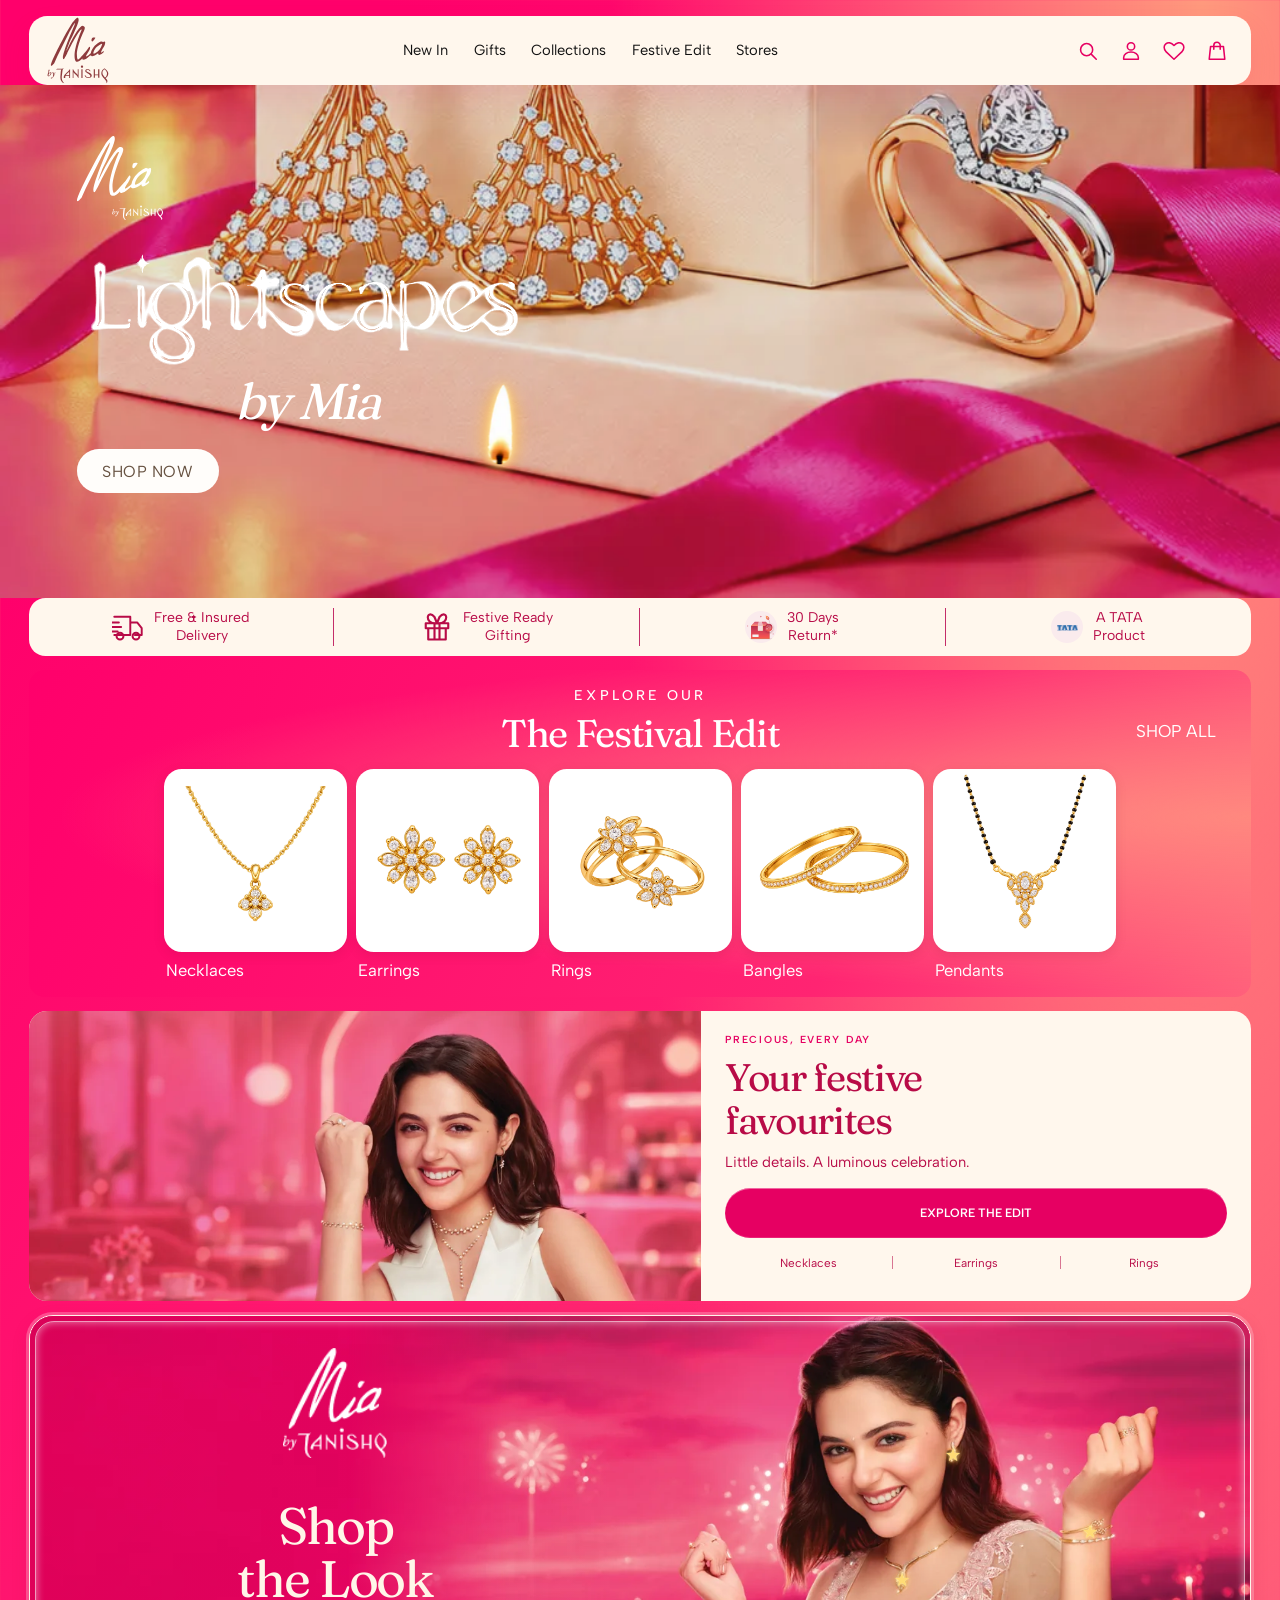
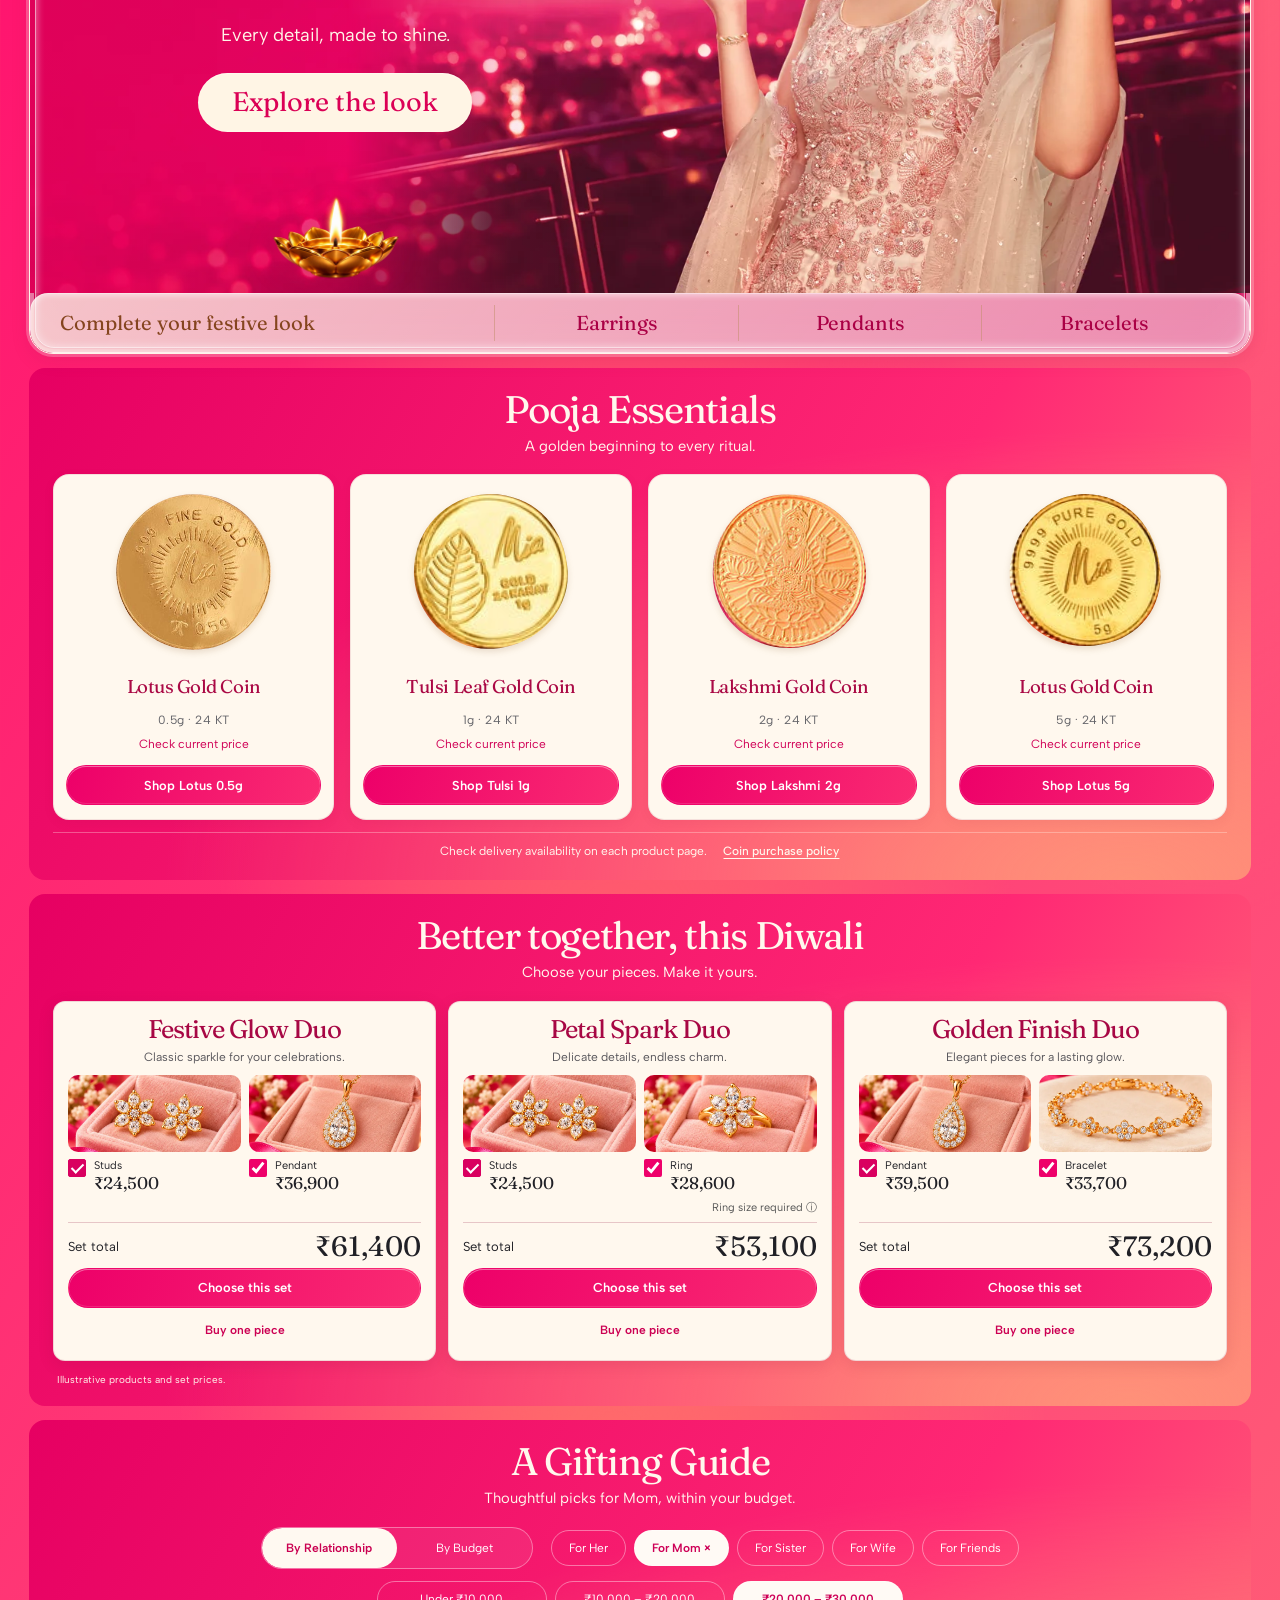
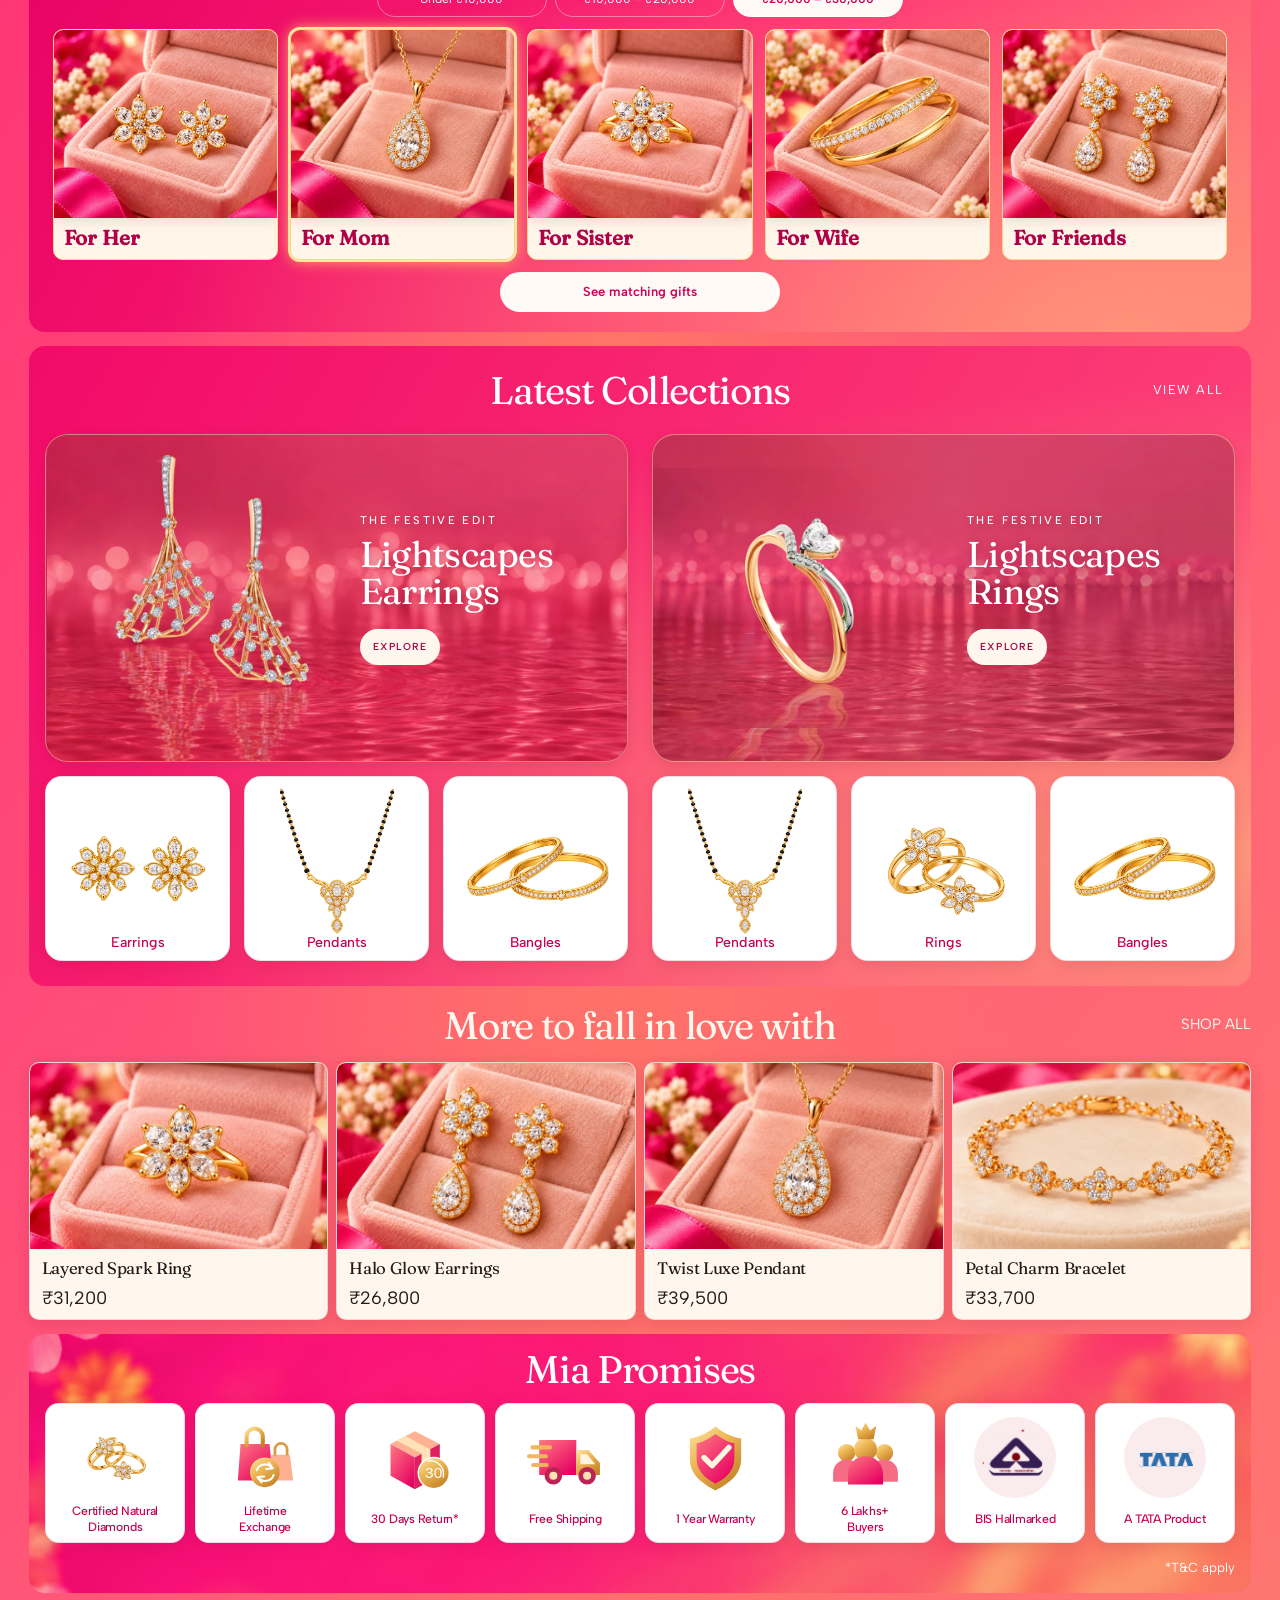
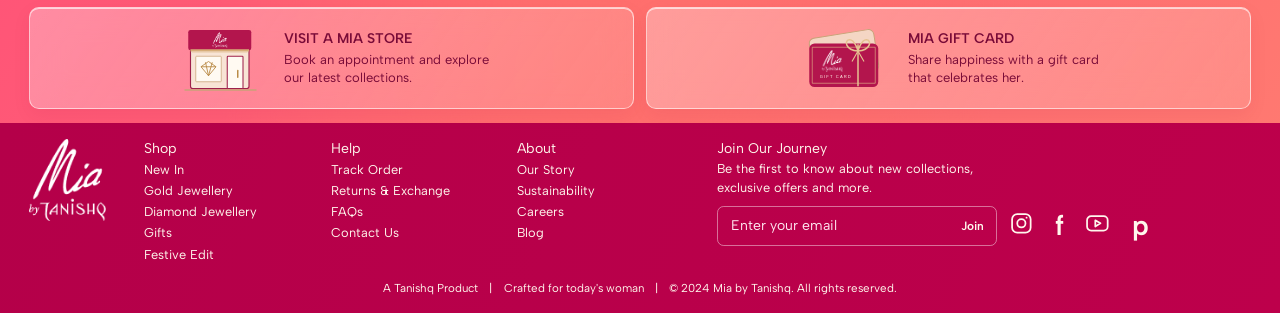
==== index.html @ 95e350fb "Centre desktop Shop the Look diya and animate flame; bold mobile Shop Now text" ====
<!doctype html>
<html lang="en">
<head>
<meta charset="utf-8"><meta name="viewport" content="width=device-width, initial-scale=1"><meta name="theme-color" content="#f8066b">
<title>Lightscapes by Mia</title><meta name="description" content="Lightscapes by Mia. Shop the festive jewellery look.">
<link rel="preload" as="image" href="assets/look-diya.png" fetchpriority="high">
<style>
.mia-preloader{position:fixed;inset:0;z-index:10000;display:grid;place-items:center;overflow:hidden;background:radial-gradient(ellipse at 75% 90%,#ff997d 0,transparent 65%),linear-gradient(135deg,#e60062,#ff2672 65%,#ff617b);color:#fff7ef;opacity:0;visibility:hidden;pointer-events:none;transition:opacity .42s ease,visibility .42s;isolation:isolate}
html.mia-loading{overflow:hidden}html.mia-loading .mia-preloader{opacity:1;visibility:visible;pointer-events:auto;transition:none}
.mia-preloader-content{display:flex;flex-direction:column;align-items:center;text-align:center;width:min(84vw,360px);padding:24px;position:relative}
.mia-preloader-logo{width:89px;height:94px;object-fit:contain;margin-bottom:18px;filter:drop-shadow(0 0 18px #fff7ef55)}
.mia-preloader-diya{width:124px;height:106px;overflow:visible;fill:none;stroke:#ffe2a1;stroke-width:1.3;flex-shrink:0}
.mia-preloader-flame{animation:mia-loader-flicker .72s ease-in-out infinite alternate}
.mia-preloader-halo{animation:mia-loader-glow 1.8s ease-in-out infinite alternate;transform-origin:448px 1240px}
.mia-preloader-title{font:400 clamp(27px,5.6vw,34px)/1.15 "Fraunces",Georgia,serif;letter-spacing:-.6px;margin:14px 0 12px}
.mia-preloader-caption{font:500 10px/1.6 "Albert Sans",Arial,sans-serif;letter-spacing:2.3px;margin:0;color:#fff7ef}
.mia-preloader-track{width:112px;height:2px;background:#fff7ef40;overflow:hidden;border-radius:2px;margin-top:25px}
.mia-preloader-track:after{content:"";display:block;width:55%;height:100%;background:linear-gradient(90deg,transparent,#ffe2a1,#fff7ef,transparent);animation:mia-loader-shimmer 1.35s ease-in-out infinite}
.mia-preloader-spark{position:absolute;width:7px;height:7px;background:#fff3c8;clip-path:polygon(50% 0,61% 39%,100% 50%,61% 61%,50% 100%,39% 61%,0 50%,39% 39%);animation:mia-loader-sparkle 1.8s ease-in-out infinite alternate;pointer-events:none}
.mia-preloader-spark:nth-child(1){left:16%;top:38%;animation-delay:-.9s}.mia-preloader-spark:nth-child(2){right:16%;top:29%;width:11px;height:11px;animation-delay:-.3s}.mia-preloader-spark:nth-child(3){right:22%;top:61%;animation-delay:-1.4s}
@keyframes mia-loader-flicker{0%{opacity:.86;filter:brightness(.96)}40%{opacity:1;filter:brightness(1.12)}100%{opacity:.94;filter:brightness(1.02)}}
@keyframes mia-loader-glow{from{opacity:.4;transform:scale(.85)}to{opacity:.85;transform:scale(1.15)}}
@keyframes mia-loader-shimmer{from{transform:translateX(-110%)}to{transform:translateX(290%)}}
@keyframes mia-loader-sparkle{from{opacity:.25;transform:scale(.65)}to{opacity:1;transform:scale(1.15)}}
@media(prefers-reduced-motion:reduce){.mia-preloader,.mia-preloader *,.mia-preloader *:after{animation:none!important;transition:none!important}}
</style>
<script>
// Independent of the shop script: always release the page, even if an asset fails.
(()=>{
 const root=document.documentElement,start=performance.now();let dismissed=false;
 root.classList.add('mia-loading');
 const guard=setTimeout(()=>dismiss(true),4000);
 function dismiss(immediate=false){
  if(dismissed)return;
  dismissed=true;clearTimeout(guard);
  const reduced=matchMedia('(prefers-reduced-motion: reduce)').matches;
  setTimeout(()=>{
   root.classList.remove('mia-loading');
   document.getElementById('mia-preloader')?.setAttribute('aria-hidden','true');
   document.getElementById('top')?.removeAttribute('inert');
  },immediate||reduced?0:Math.max(0,1100-(performance.now()-start)));
 }
 document.addEventListener('DOMContentLoaded',()=>{
  if(dismissed)return;
  document.getElementById('top')?.setAttribute('inert','');
  const hero=document.querySelector('.hero-art img');
  const ready=()=>{if(hero?.decode)hero.decode().catch(()=>{}).then(()=>dismiss());else dismiss()};
  if(!hero||hero.complete)ready();
  else{hero.addEventListener('load',ready,{once:true});hero.addEventListener('error',()=>dismiss(),{once:true})}
 },{once:true});
 window.addEventListener('pageshow',event=>{if(event.persisted)dismiss(true)});
 document.addEventListener('keydown',event=>{if(event.key==='Escape')dismiss(true)});
})();
</script>
<link rel="preload" as="image" href="assets/hero-classic-desktop.webp" media="(min-width:701px)"><link rel="preload" as="image" href="assets/hero-classic-mobile.webp" media="(max-width:700px)">
<link rel="stylesheet" href="fonts.css?v=brief-20261023">
<link rel="stylesheet" href="styles.css?v=diya-alignment-20261024"><script src="app.js?v=diya-alignment-20261024" defer></script>
</head>
<body>
<div class="mia-preloader" id="mia-preloader" role="status" aria-label="Mia is lighting up your Diwali. Loading the collection.">
 <div class="mia-preloader-content" aria-hidden="true">
  <i class="mia-preloader-spark"></i><i class="mia-preloader-spark"></i><i class="mia-preloader-spark"></i>
  <img class="mia-preloader-logo" src="assets/mia-white-logo.png" width="89" height="94" alt="" fetchpriority="high">
  <svg class="mia-preloader-diya" viewBox="220 1130 460 310" aria-hidden="true">
   <defs>
    <radialGradient id="mia-loader-light"><stop stop-color="#fff5c9" stop-opacity=".55"/><stop offset="1" stop-color="#ffe2a1" stop-opacity="0"/></radialGradient>
    <clipPath id="mia-loader-photo-bowl"><path d="M239 1282Q264 1287 292 1303L293 1263Q298 1257 308 1270L337 1282Q343 1253 360 1246Q384 1243 431 1275L470 1278Q492 1257 530 1248Q545 1254 551 1281L605 1262Q614 1260 610 1280L605 1300Q638 1281 655 1280Q636 1332 601 1357Q571 1405 485 1419Q402 1430 330 1405Q277 1379 260 1339Z"/></clipPath>
    <clipPath id="mia-loader-photo-flame"><path d="M449 1158C434 1171 429 1228 431 1284L435 1316H465L467 1283C465 1234 458 1168 449 1158Z"/></clipPath>
   </defs>
   <circle class="mia-preloader-halo" cx="448" cy="1240" r="112" fill="url(#mia-loader-light)" stroke="none"/>
   <image href="assets/look-diya.png" width="887" height="1774" clip-path="url(#mia-loader-photo-bowl)"/>
   <g class="mia-preloader-flame"><image href="assets/look-diya.png" width="887" height="1774" clip-path="url(#mia-loader-photo-flame)"/></g>
  </svg>
  <p class="mia-preloader-title">Lightscapes by Mia</p>
  <p class="mia-preloader-caption">LIGHTING UP YOUR DIWALI</p>
  <span class="mia-preloader-track"></span>
 </div>
</div>
<div class="site" id="top">
<header class="header shell">
<button class="icon-button menu-toggle" data-action="menu" aria-label="Open menu" aria-expanded="false"><svg><use href="#menu"/></svg></button>
<a class="brand" href="#top" aria-label="Mia by Tanishq home"><img src="assets/mia-company-logo.svg" width="80" height="80" alt="Mia by Tanishq" fetchpriority="high"></a>
<nav class="navigation" aria-label="Main navigation"><a href="#more">New In</a><a href="#gifts">Gifts</a><a href="#featured">Collections</a><a href="#offers">Festive Edit</a><button data-action="stores">Stores</button></nav>
<div class="header-actions"><button class="icon-button" data-action="search" aria-label="Search jewellery"><svg><use href="#search"/></svg></button><button class="icon-button account" data-action="account" aria-label="Account"><svg><use href="#user"/></svg></button><button class="icon-button" data-action="wishlist" aria-label="Wishlist"><svg><use href="#heart"/></svg><span class="count" id="wish-count" hidden>0</span></button><button class="icon-button" data-action="bag" aria-label="Shopping bag"><svg><use href="#bag"/></svg><span class="count" id="bag-count" hidden>0</span></button></div>
</header>
<section class="hero hero-spotlight hero-classic" aria-labelledby="hero-title">
<picture class="hero-art"><source media="(max-width: 700px)" srcset="assets/hero-classic-mobile.webp" width="1018" height="1545"><img src="assets/hero-classic-desktop.webp" width="1983" height="793" fetchpriority="high" alt="Flame-shaped diamond necklace, cascading gold diamond earrings and a two-tone pear diamond ring on cream gift boxes with pink ribbon and a glowing brass diya"></picture>
<div class="hero-product-links"><svg class="hero-links-desktop" viewBox="0 0 1983 793" preserveAspectRatio="xMidYMax slice" role="group" aria-label="Shop hero jewellery"><a href="https://www.miabytanishq.com/en_IN/radiant-cascading-diamond-jhumka/553126jmeafa09.html" target="_top" aria-label="Shop Radiant Cascading Diamond Jhumka earrings"><path d="M1015 345H1080L1090 510 1160 695 925 695 995 510ZM1195 355H1265L1275 515 1340 715 1120 715 1180 515Z"/></a></svg><svg class="hero-links-mobile" viewBox="0 0 1018 1545" preserveAspectRatio="xMidYMax slice" role="group" aria-label="Shop hero jewellery"><a href="https://www.miabytanishq.com/en_IN/radiant-cascading-diamond-jhumka/553126jmeafa09.html" target="_top" aria-label="Shop Radiant Cascading Diamond Jhumka earrings"><path d="M245 980H310L315 1130 370 1320 160 1320 230 1130ZM410 985H475L480 1130 550 1330 340 1330 395 1130Z"/></a></svg></div>
<div class="hero-flame" aria-hidden="true"><svg class="hero-flame-desktop" viewBox="0 0 1983 793" preserveAspectRatio="xMidYMax slice"><defs><clipPath id="classic-flame-desktop"><path d="M780 462C791 478 795 525 794 556C793 577 783 587 775 587C762 586 754 574 757 552C760 516 767 476 780 462Z"/></clipPath></defs><ellipse class="hero-flame-halo" cx="775" cy="534" rx="28" ry="52"/><g class="hero-flame-motion"><image href="assets/hero-classic-desktop.webp" width="1983" height="793" clip-path="url(#classic-flame-desktop)"/></g></svg><svg class="hero-flame-mobile" viewBox="0 0 1018 1545" preserveAspectRatio="xMidYMax slice"><defs><clipPath id="classic-flame-mobile"><path d="M129 953C139 963 146 1006 145 1041C144 1060 136 1070 127 1070C117 1068 111 1058 113 1039C114 1007 121 964 129 953Z"/></clipPath></defs><ellipse class="hero-flame-halo" cx="128" cy="1016" rx="28" ry="52"/><g class="hero-flame-motion"><image href="assets/hero-classic-mobile.webp" width="1018" height="1545" clip-path="url(#classic-flame-mobile)"/></g></svg></div>
<div class="hero-diamond-shine" aria-hidden="true"><svg class="diamond-shine-desktop" viewBox="0 0 1983 793" preserveAspectRatio="xMidYMax slice"><g transform="translate(1399 326)"><g class="diamond-glint" style="--glint-delay:-0.00s"><circle class="diamond-glint-halo" r="15"/><path class="diamond-glint-ray" d="M0-24 3-4 20 0 3 4 0 24-3 4-20 0-3-4Z"/><circle class="diamond-glint-core" r="3"/></g></g><g transform="translate(1454 399)"><g class="diamond-glint" style="--glint-delay:-0.37s"><circle class="diamond-glint-halo" r="15"/><path class="diamond-glint-ray" d="M0-24 3-4 20 0 3 4 0 24-3 4-20 0-3-4Z"/><circle class="diamond-glint-core" r="3"/></g></g><g transform="translate(1504 209)"><g class="diamond-glint" style="--glint-delay:-0.74s"><circle class="diamond-glint-halo" r="15"/><path class="diamond-glint-ray" d="M0-24 3-4 20 0 3 4 0 24-3 4-20 0-3-4Z"/><circle class="diamond-glint-core" r="3"/></g></g><g transform="translate(1045 478)"><g class="diamond-glint" style="--glint-delay:-1.11s"><circle class="diamond-glint-halo" r="15"/><path class="diamond-glint-ray" d="M0-24 3-4 20 0 3 4 0 24-3 4-20 0-3-4Z"/><circle class="diamond-glint-core" r="3"/></g></g><g transform="translate(1020 633)"><g class="diamond-glint" style="--glint-delay:-1.48s"><circle class="diamond-glint-halo" r="15"/><path class="diamond-glint-ray" d="M0-24 3-4 20 0 3 4 0 24-3 4-20 0-3-4Z"/><circle class="diamond-glint-core" r="3"/></g></g><g transform="translate(1228 487)"><g class="diamond-glint" style="--glint-delay:-1.85s"><circle class="diamond-glint-halo" r="15"/><path class="diamond-glint-ray" d="M0-24 3-4 20 0 3 4 0 24-3 4-20 0-3-4Z"/><circle class="diamond-glint-core" r="3"/></g></g><g transform="translate(1265 621)"><g class="diamond-glint" style="--glint-delay:-2.22s"><circle class="diamond-glint-halo" r="15"/><path class="diamond-glint-ray" d="M0-24 3-4 20 0 3 4 0 24-3 4-20 0-3-4Z"/><circle class="diamond-glint-core" r="3"/></g></g><g transform="translate(1644 541)"><g class="diamond-glint" style="--glint-delay:-2.59s"><circle class="diamond-glint-halo" r="15"/><path class="diamond-glint-ray" d="M0-24 3-4 20 0 3 4 0 24-3 4-20 0-3-4Z"/><circle class="diamond-glint-core" r="3"/></g></g></svg><svg class="diamond-shine-mobile" viewBox="0 0 1018 1545" preserveAspectRatio="xMidYMax slice"><g transform="translate(536 912)"><g class="diamond-glint" style="--glint-delay:-0.00s"><circle class="diamond-glint-halo" r="15"/><path class="diamond-glint-ray" d="M0-24 3-4 20 0 3 4 0 24-3 4-20 0-3-4Z"/><circle class="diamond-glint-core" r="3"/></g></g><g transform="translate(596 998)"><g class="diamond-glint" style="--glint-delay:-0.37s"><circle class="diamond-glint-halo" r="15"/><path class="diamond-glint-ray" d="M0-24 3-4 20 0 3 4 0 24-3 4-20 0-3-4Z"/><circle class="diamond-glint-core" r="3"/></g></g><g transform="translate(743 733)"><g class="diamond-glint" style="--glint-delay:-0.74s"><circle class="diamond-glint-halo" r="15"/><path class="diamond-glint-ray" d="M0-24 3-4 20 0 3 4 0 24-3 4-20 0-3-4Z"/><circle class="diamond-glint-core" r="3"/></g></g><g transform="translate(281 1109)"><g class="diamond-glint" style="--glint-delay:-1.11s"><circle class="diamond-glint-halo" r="15"/><path class="diamond-glint-ray" d="M0-24 3-4 20 0 3 4 0 24-3 4-20 0-3-4Z"/><circle class="diamond-glint-core" r="3"/></g></g><g transform="translate(247 1240)"><g class="diamond-glint" style="--glint-delay:-1.48s"><circle class="diamond-glint-halo" r="15"/><path class="diamond-glint-ray" d="M0-24 3-4 20 0 3 4 0 24-3 4-20 0-3-4Z"/><circle class="diamond-glint-core" r="3"/></g></g><g transform="translate(445 1115)"><g class="diamond-glint" style="--glint-delay:-1.85s"><circle class="diamond-glint-halo" r="15"/><path class="diamond-glint-ray" d="M0-24 3-4 20 0 3 4 0 24-3 4-20 0-3-4Z"/><circle class="diamond-glint-core" r="3"/></g></g><g transform="translate(481 1254)"><g class="diamond-glint" style="--glint-delay:-2.22s"><circle class="diamond-glint-halo" r="15"/><path class="diamond-glint-ray" d="M0-24 3-4 20 0 3 4 0 24-3 4-20 0-3-4Z"/><circle class="diamond-glint-core" r="3"/></g></g><g transform="translate(811 1167)"><g class="diamond-glint" style="--glint-delay:-2.59s"><circle class="diamond-glint-halo" r="15"/><path class="diamond-glint-ray" d="M0-24 3-4 20 0 3 4 0 24-3 4-20 0-3-4Z"/><circle class="diamond-glint-core" r="3"/></g></g></svg></div>
<div class="hero-copy"><picture class="campaign-logo-wrap"><source media="(max-width: 700px)" srcset="assets/mia-lockup-white.svg" width="116" height="112"><img class="campaign-logo" src="assets/mia-white-logo.png" alt="Mia by Tanishq" width="89" height="94"></picture><h1 id="hero-title"><svg class="lightscapes-original-wordmark" viewBox="1030 225 750 200" role="img" aria-label="Lightscapes"><defs><clipPath id="lightscapes-lettering-only"><path d="M1030 225H1780V400H1280V425H1030Z"/></clipPath><filter id="lightscapes-ink" color-interpolation-filters="sRGB"><feColorMatrix type="matrix" values="0 0 0 0 1  0 0 0 0 1  0 0 0 0 1  0 5 0 0 -3"/></filter></defs><image href="assets/mia-original-hero-desktop.webp" width="1920" height="860" clip-path="url(#lightscapes-lettering-only)" filter="url(#lightscapes-ink)"/></svg><span>by Mia</span></h1><a class="pill hero-cta" href="#featured">SHOP NOW</a></div>
</section>
<section class="trust shell" aria-label="Shopping benefits"><div><svg><use href="#truck"/></svg><span><span class="trust-line">Free &amp; Insured</span><span class="trust-line">Delivery</span></span></div><div><svg><use href="#gift"/></svg><span><span class="trust-line">Festive Ready</span><span class="trust-line">Gifting</span></span></div><div><img class="trust-mark" src="assets/mia-original-return.svg" alt="" width="32" height="32"><a href="https://www.miabytanishq.com/en_IN/content/privacy-policy?cid=returnpolicy" title="30 days for gold, diamond and gemstone jewellery; 7 days for silver. Coins and gift cards excluded. Terms apply."><span class="trust-line">30 Days</span><span class="trust-line">Return*</span></a></div><div><img class="trust-mark" src="assets/mia-original-tata.svg" alt="" width="32" height="32"><span><span class="trust-line">A TATA</span><span class="trust-line">Product</span></span></div></section>
<main>
<section class="festival-edit shell" id="featured" aria-labelledby="festival-title">
  <header class="festival-heading"><p>EXPLORE OUR</p><h2 id="festival-title">The Festival Edit</h2><button class="shop-link" data-action="festival">SHOP ALL</button></header>
  <div class="festival-grid" aria-label="Shop jewellery categories">
    <button class="festival-card" data-category="necklaces"><span class="festival-image"><img src="assets/necklaces.webp" alt="Gold necklace with a diamond floral pendant" width="640" height="640" loading="lazy"></span><span class="festival-label">Necklaces</span></button>
    <button class="festival-card" data-category="earrings"><span class="festival-image"><img src="assets/earrings.webp" alt="Floral gold and diamond earrings" width="640" height="640" loading="lazy"></span><span class="festival-label">Earrings</span></button>
    <button class="festival-card" data-category="rings"><span class="festival-image"><img src="assets/rings.webp" alt="Floral gold and diamond rings" width="640" height="640" loading="lazy"></span><span class="festival-label">Rings</span></button>
    <button class="festival-card" data-category="bangles"><span class="festival-image"><img src="assets/bangles.webp" alt="Gold bangles set with diamonds" width="640" height="640" loading="lazy"></span><span class="festival-label">Bangles</span></button>
    <button class="festival-card" data-category="pendants"><span class="festival-image"><img src="assets/pendants.webp" alt="Gold and diamond pendant with a black beaded chain" width="640" height="640" loading="lazy"></span><span class="festival-label">Pendants</span></button>
  </div>
  <button class="festival-mobile-shop shop-link" data-action="festival">SHOP ALL</button>
</section>
<section class="offer shell campaign-offer precious-ivory" id="offers" aria-labelledby="offer-title"><div class="offer-art"><img src="assets/campaign-everyday-portrait.webp" width="1000" height="811" alt="Mia campaign portrait featuring layered necklaces, earrings, rings and bracelets" loading="lazy"></div><div class="offer-copy"><span class="campaign-kicker">PRECIOUS, EVERY DAY</span><h2 id="offer-title">Your festive<span>favourites</span></h2><p>Little details. A luminous celebration.</p><a class="pill pink" href="#featured">EXPLORE THE EDIT</a><nav class="precious-categories" aria-label="Explore the festive jewellery edit"><button type="button" data-category="necklaces">Necklaces</button><button type="button" data-category="earrings">Earrings</button><button type="button" data-category="rings">Rings</button></nav></div></section>
<section class="shop-look shell look-approved" id="shop-the-look" aria-labelledby="look-title">
 <div class="look-approved-scene">
  <div class="look-approved-photo"><svg class="look-approved-desktop" viewBox="0 180 1184 850" preserveAspectRatio="xMidYMid slice" role="group" aria-label="Shop jewellery in the festive look"><image href="assets/campaign-festive-portrait.webp" width="1184" height="1200"/><foreignObject x="725" y="338" width="140" height="140"><button xmlns="http://www.w3.org/1999/xhtml" class="look-point" data-category="earrings" aria-label="Explore earrings"><span aria-hidden="true">★</span></button></foreignObject><foreignObject x="658" y="503" width="140" height="140"><button xmlns="http://www.w3.org/1999/xhtml" class="look-point" data-category="pendants" aria-label="Explore pendants"><span aria-hidden="true">★</span></button></foreignObject><foreignObject x="904" y="440" width="140" height="140"><button xmlns="http://www.w3.org/1999/xhtml" class="look-point" data-category="bracelets" aria-label="Explore bracelets"><span aria-hidden="true">★</span></button></foreignObject></svg><svg class="look-approved-mobile" viewBox="300 180 850 650" preserveAspectRatio="xMidYMid slice" role="group" aria-label="Shop jewellery in the festive look"><image href="assets/campaign-festive-portrait.webp" width="1184" height="1200"/><foreignObject x="725" y="338" width="140" height="140"><button xmlns="http://www.w3.org/1999/xhtml" class="look-point" data-category="earrings" aria-label="Explore earrings"><span aria-hidden="true">★</span></button></foreignObject><foreignObject x="658" y="503" width="140" height="140"><button xmlns="http://www.w3.org/1999/xhtml" class="look-point" data-category="pendants" aria-label="Explore pendants"><span aria-hidden="true">★</span></button></foreignObject><foreignObject x="904" y="440" width="140" height="140"><button xmlns="http://www.w3.org/1999/xhtml" class="look-point" data-category="bracelets" aria-label="Explore bracelets"><span aria-hidden="true">★</span></button></foreignObject></svg></div>
  <div class="look-approved-copy"><img src="assets/mia-white-logo.png" width="89" height="94" class="look-approved-logo" alt="Mia by Tanishq"><h2 id="look-title">Shop<span class="look-title-break"><br></span> the Look</h2><p>Every detail, made to shine.</p><button class="look-approved-cta" data-action="look">Explore the look</button></div>
  <svg class="look-approved-diya" viewBox="0 0 600 400" aria-hidden="true" focusable="false">
   <defs><clipPath id="look-flame-clip"><path d="M300 14C324 46 354 119 347 165L325 222H274L249 156C247 110 278 30 300 14Z"/></clipPath></defs>
   <image href="assets/look-lotus-diya.webp" width="600" height="400"/>
   <g class="look-diya-flame"><image href="assets/look-lotus-diya.webp" width="600" height="400" clip-path="url(#look-flame-clip)"/></g>
  </svg>
 </div>
 <nav class="look-approved-rail" aria-label="Complete your festive look"><span class="look-rail-intro">Complete your festive look</span><button data-category="earrings">Earrings</button><button data-category="pendants">Pendants</button><button data-category="bracelets">Bracelets</button><button class="look-rail-explore" data-action="look">Explore the look</button></nav>
</section>
<section class="cro-section cro-pooja shell" id="gifts" aria-labelledby="pooja-title"><header class="cro-heading"><h2 id="pooja-title">Pooja Essentials</h2><p>A golden beginning to every ritual.</p></header><div class="cro-coins"><article class="cro-coin"><a class="cro-coin-image" href="https://www.miabytanishq.com/en_IN/0.5-gm-24-karat-lotus-gold-coin/602923zpzaas00.html" aria-label="View Lotus Gold Coin, 0.5g"><img src="assets/mia-coin-lotus-half-cutout.svg" alt="Original Mia Lotus Gold Coin, 0.5g, 24 karat" width="480" height="480" loading="lazy"></a><div class="cro-coin-copy"><h3>Lotus Gold Coin</h3><p>0.5g · 24 KT</p><a class="cro-price-link" href="https://www.miabytanishq.com/en_IN/0.5-gm-24-karat-lotus-gold-coin/602923zpzaas00.html">Check current price</a><a class="cro-button" href="https://www.miabytanishq.com/en_IN/0.5-gm-24-karat-lotus-gold-coin/602923zpzaas00.html">Shop Lotus 0.5g</a></div></article><article class="cro-coin"><a class="cro-coin-image" href="https://www.miabytanishq.com/en_IN/1-gm-24-karat-tulsi-leaf-gold-coin-%289999-purity%29/602821zwpaaw00.html" aria-label="View Tulsi Leaf Gold Coin, 1g"><img src="assets/mia-coin-tulsi-cutout.svg?v=round2" alt="Original Mia Tulsi Leaf Gold Coin, 1g, 24 karat" width="480" height="480" loading="lazy"></a><div class="cro-coin-copy"><h3>Tulsi Leaf Gold Coin</h3><p>1g · 24 KT</p><a class="cro-price-link" href="https://www.miabytanishq.com/en_IN/1-gm-24-karat-tulsi-leaf-gold-coin-%289999-purity%29/602821zwpaaw00.html">Check current price</a><a class="cro-button" href="https://www.miabytanishq.com/en_IN/1-gm-24-karat-tulsi-leaf-gold-coin-%289999-purity%29/602821zwpaaw00.html">Shop Tulsi 1g</a></div></article><article class="cro-coin"><a class="cro-coin-image" href="https://www.miabytanishq.com/en_IN/2-gm-24-karat-prosperous-lakshmi-gold-coin/60mq26zawaaw00.html" aria-label="View Lakshmi Gold Coin, 2g"><img src="assets/mia-coin-lakshmi-cutout.svg?v=round2" alt="Original Mia Lakshmi Gold Coin, 2g, 24 karat" width="480" height="480" loading="lazy"></a><div class="cro-coin-copy"><h3>Lakshmi Gold Coin</h3><p>2g · 24 KT</p><a class="cro-price-link" href="https://www.miabytanishq.com/en_IN/2-gm-24-karat-prosperous-lakshmi-gold-coin/60mq26zawaaw00.html">Check current price</a><a class="cro-button" href="https://www.miabytanishq.com/en_IN/2-gm-24-karat-prosperous-lakshmi-gold-coin/60mq26zawaaw00.html">Shop Lakshmi 2g</a></div></article><article class="cro-coin"><a class="cro-coin-image" href="https://www.miabytanishq.com/en_IN/5-gm-24-karat-lotus-gold-coin-%289999-purity%29/602820zicaaw00.html" aria-label="View Lotus Gold Coin, 5g"><img src="assets/mia-coin-lotus-cutout.svg?v=round2" alt="Original Mia Lotus Gold Coin, 5g, 24 karat" width="480" height="480" loading="lazy"></a><div class="cro-coin-copy"><h3>Lotus Gold Coin</h3><p>5g · 24 KT</p><a class="cro-price-link" href="https://www.miabytanishq.com/en_IN/5-gm-24-karat-lotus-gold-coin-%289999-purity%29/602820zicaaw00.html">Check current price</a><a class="cro-button" href="https://www.miabytanishq.com/en_IN/5-gm-24-karat-lotus-gold-coin-%289999-purity%29/602820zicaaw00.html">Shop Lotus 5g</a></div></article></div><div class="pooja-shopping-note"><span>Check delivery availability on each product page.</span><a href="https://www.miabytanishq.com/en_IN/content/privacy-policy?cid=clc">Coin purchase policy</a></div></section><section class="cro-section cro-sets shell" id="diwali-bundles" aria-labelledby="bundles-title"><header class="cro-heading cro-gift-heading"><h2 id="bundles-title">Better together,<br> this Diwali</h2><p>Choose your pieces. Make it yours.</p></header><div class="bundle-tabs cro-set-tabs" role="group" aria-label="Choose a Diwali set"><button id="bundle-tab-glow" data-bundle-tab="glow" aria-pressed="true" aria-controls="bundle-glow">Glow</button><button id="bundle-tab-petal" data-bundle-tab="petal" aria-pressed="false" aria-controls="bundle-petal">Petal</button><button id="bundle-tab-golden" data-bundle-tab="golden" aria-pressed="false" aria-controls="bundle-golden">Golden</button></div><div class="cro-sets-grid" id="bundles-grid"></div><p class="cro-note">Illustrative products and set prices.</p></section><section class="cro-section cro-guide shell" id="gifting-guide" aria-labelledby="guide-title"><header class="cro-heading cro-gift-heading"><h2 id="guide-title">A Gifting Guide</h2><p id="guide-subtitle">Thoughtful picks for Mom, within your budget.</p></header><div class="cro-guide-controls"><div class="guide-tabs cro-mode-tabs" role="tablist" aria-label="Find a jewellery gift"><button id="guide-relationship-tab" role="tab" aria-selected="true" aria-controls="guide-panel" data-guide-mode="relationship">By Relationship</button><button id="guide-budget-tab" role="tab" aria-selected="false" aria-controls="guide-panel" tabindex="-1" data-guide-mode="budget">By Budget</button></div><div id="cro-recipients" class="cro-chips" aria-label="Choose recipient"></div></div><div id="cro-budgets" class="cro-chips cro-budget-chips" aria-label="Choose budget"></div><div id="guide-panel" role="tabpanel" aria-labelledby="guide-relationship-tab"><div class="cro-guide-grid" id="guide-grid"></div></div><button class="cro-button cro-matching" id="cro-matching">See matching gifts</button></section>
<section class="latest-collections shell" id="latest-collections" aria-labelledby="latest-title">
  <header class="latest-heading"><h2 id="latest-title">Latest Collections</h2><button class="shop-link" data-action="all">VIEW ALL</button></header>
  <div class="collection-duet">
    <article class="collection-group">
      <button class="collection-banner collection-gold campaign-collection" data-category="earrings" aria-label="Explore earrings"><img class="campaign-collection-photo" src="assets/campaign-earrings.webp" alt="" width="1400" height="788" loading="lazy"><span class="collection-campaign-copy"><span class="collection-eyebrow">THE FESTIVE EDIT</span><span class="collection-campaign-title">Lightscapes<br>Earrings</span><span class="collection-campaign-cta">EXPLORE</span></span></button>
      <div class="collection-products"><button class="collection-product" data-category="earrings" aria-label="Shop Earrings"><span class="collection-product-image"><img class="collection-product-art" src="assets/earrings.webp" alt="" width="640" height="640" loading="lazy"></span><span class="collection-product-label">Earrings</span></button>
<button class="collection-product" data-category="pendants" aria-label="Shop Pendants"><span class="collection-product-image"><img class="collection-product-art" src="assets/pendants.webp" alt="" width="640" height="640" loading="lazy"></span><span class="collection-product-label">Pendants</span></button>
<button class="collection-product" data-category="bangles" aria-label="Shop Bangles"><span class="collection-product-image"><img class="collection-product-art" src="assets/bangles.webp" alt="" width="640" height="640" loading="lazy"></span><span class="collection-product-label">Bangles</span></button></div>
    </article>
    <article class="collection-group">
      <button class="collection-banner collection-diamond campaign-collection" data-category="rings" aria-label="Explore rings"><img class="campaign-collection-photo" src="assets/campaign-ring-desktop.webp" alt="" width="1400" height="788" loading="lazy"><span class="collection-campaign-copy"><span class="collection-eyebrow">THE FESTIVE EDIT</span><span class="collection-campaign-title">Lightscapes<br>Rings</span><span class="collection-campaign-cta">EXPLORE</span></span></button>
      <div class="collection-products"><button class="collection-product" data-category="pendants" aria-label="Shop Pendants"><span class="collection-product-image"><img class="collection-product-art" src="assets/pendants.webp" alt="" width="640" height="640" loading="lazy"></span><span class="collection-product-label">Pendants</span></button>
<button class="collection-product" data-category="rings" aria-label="Shop Rings"><span class="collection-product-image"><img class="collection-product-art" src="assets/rings.webp" alt="" width="640" height="640" loading="lazy"></span><span class="collection-product-label">Rings</span></button>
<button class="collection-product" data-category="bangles" aria-label="Shop Bangles"><span class="collection-product-image"><img class="collection-product-art" src="assets/bangles.webp" alt="" width="640" height="640" loading="lazy"></span><span class="collection-product-label">Bangles</span></button></div>
    </article>
  </div>
</section>
<section class="more shell" id="more" aria-labelledby="more-title"><div class="section-heading"><h2 id="more-title"><span class="desktop-label">More to fall in love with</span><span class="mobile-label">More to love</span></h2><button class="shop-link" data-action="all">SHOP ALL</button></div><div class="more-grid" id="more-grid"></div></section>
<section class="mia-promises shell" id="mia-promises" aria-labelledby="promises-title">
  <h2 id="promises-title">Mia Promises</h2>
  <ul class="promises-grid" aria-label="Our eight promises">
    <li class="promise-card"><span class="promise-art"><img src="assets/rings.webp" width="120" height="120" alt="" loading="lazy"></span><span class="promise-label">Certified Natural<br>Diamonds</span></li>
    <li class="promise-card"><span class="promise-art"><img src="assets/promise-exchange-clean.svg" width="120" height="120" alt="" loading="lazy"></span><span class="promise-label">Lifetime<br>Exchange</span></li>
    <li class="promise-card"><span class="promise-art"><img src="assets/promise-returns-clean.svg" width="120" height="120" alt="" loading="lazy"></span><span class="promise-label">30 Days Return*</span></li>
    <li class="promise-card"><span class="promise-art"><img src="assets/promise-shipping-clean.svg" width="120" height="120" alt="" loading="lazy"></span><span class="promise-label">Free Shipping</span></li>
    <li class="promise-card"><span class="promise-art"><img src="assets/promise-warranty-clean.svg" width="120" height="120" alt="" loading="lazy"></span><span class="promise-label">1 Year Warranty</span></li>
    <li class="promise-card"><span class="promise-art"><img src="assets/promise-buyers-clean.svg" width="120" height="120" alt="" loading="lazy"></span><span class="promise-label">6 Lakhs+<br>Buyers</span></li>
    <li class="promise-card"><span class="promise-art"><img src="assets/mia-original-bis.svg" width="120" height="120" alt="" loading="lazy"></span><span class="promise-label">BIS Hallmarked</span></li>
    <li class="promise-card"><span class="promise-art"><img src="assets/mia-original-tata.svg" width="120" height="120" alt="" loading="lazy"></span><span class="promise-label">A TATA Product</span></li>
  </ul>
  <button class="promises-terms" data-info="Mia Promises — Terms &amp; Conditions">*T&amp;C apply</button>
</section>
<section class="utilities shell" aria-label="Visit and gifting"><button class="utility" data-action="stores"><img class="utility-icon" src="assets/utility-store-premium.svg" alt="" width="64" height="64"><span><strong>VISIT A MIA STORE</strong><span>Book an appointment and explore<br>our latest collections.</span></span></button><button class="utility" data-action="giftcard"><img class="utility-icon" src="assets/utility-gift-premium.svg" alt="" width="64" height="64"><span><strong>MIA GIFT CARD</strong><span>Share happiness with a gift card<br>that celebrates her.</span></span></button></section>
</main>
<footer class="footer"><div class="footer-top"><a class="footer-brand" href="#top"><img src="assets/mia-white-logo.png" alt="Mia by Tanishq" width="89" height="94" loading="lazy"></a><div class="footer-groups"><details class="footer-group" open><summary>Shop</summary><div><a href="#more">New In</a><a href="#featured" data-link-mood="Gold">Gold Jewellery</a><a href="#featured">Diamond Jewellery</a><a href="#gifts">Gifts</a><a href="#offers">Festive Edit</a></div></details><details class="footer-group" open><summary>Help</summary><div><button data-info="Track Order">Track Order</button><button data-info="Returns &amp; Exchange">Returns &amp; Exchange</button><button data-info="FAQs">FAQs</button><button data-info="Contact Us">Contact Us</button></div></details><details class="footer-group" open><summary>About</summary><div><button data-info="Our Story">Our Story</button><button data-info="Sustainability">Sustainability</button><button data-info="Careers">Careers</button><button data-info="Blog">Blog</button></div></details></div><div class="newsletter"><h3>Join Our Journey</h3><p>Be the first to know about new collections,<br>exclusive offers and more.</p><div class="newsletter-bottom"><form id="newsletter-form"><label class="sr-only" for="newsletter-email">Email address</label><input id="newsletter-email" type="email" required placeholder="Enter your email"><button aria-label="Join our journey">Join</button></form><div class="socials"><button data-info="Instagram" aria-label="Instagram"><svg><use href="#instagram"/></svg></button><button data-info="Facebook" aria-label="Facebook">f</button><button data-info="YouTube" aria-label="YouTube"><svg><use href="#youtube"/></svg></button><button data-info="Pinterest" aria-label="Pinterest">p</button></div></div></div><div class="mobile-socials socials"><button data-info="Instagram" aria-label="Instagram"><svg><use href="#instagram"/></svg></button><button data-info="Facebook" aria-label="Facebook">f</button><button data-info="YouTube" aria-label="YouTube"><svg><use href="#youtube"/></svg></button><button data-info="Pinterest" aria-label="Pinterest">p</button></div></div><p class="copyright">A Tanishq Product <span class="legal-divider">|</span> <span class="desktop-only">Crafted for today's woman <span class="legal-divider">|</span></span> © 2024 Mia by Tanishq. All rights reserved.</p></footer>
</div>
<dialog id="shopping-dialog" aria-labelledby="dialog-title"><header class="dialog-header"><h2 id="dialog-title"></h2><button class="icon-button close-dialog" aria-label="Close"><svg><use href="#close"/></svg></button></header><div id="dialog-content"></div></dialog><div class="toast" id="toast" role="status" aria-live="polite"></div>
<svg class="icon-definitions" xmlns="http://www.w3.org/2000/svg" aria-hidden="true"><defs>
<symbol id="menu" viewBox="0 0 24 24"><path d="M3 6h18M3 12h18M3 18h18"/></symbol>
<symbol id="search" viewBox="0 0 24 24"><circle cx="10.5" cy="10.5" r="6.6"/><path d="m16 16 5 5"/></symbol>
<symbol id="user" viewBox="0 0 24 24"><circle cx="12" cy="7" r="4"/><path d="M4 21v-2a8 6 0 0 1 16 0v2Z"/></symbol>
<symbol id="heart" viewBox="0 0 24 24"><path d="M12 21 3.5 13C-3 6 6-1 12 6 18-1 27 6 20.5 13Z"/></symbol>
<symbol id="bag" viewBox="0 0 24 24"><path d="M5 7h14l1.5 14h-17ZM8.5 10V6a3.5 3.5 0 0 1 7 0v4"/></symbol>


<symbol id="close" viewBox="0 0 24 24"><path d="m5 5 14 14M5 19 19 5"/></symbol>
<symbol id="gift" viewBox="0 0 24 24"><path d="M3 9h18v4H3ZM5 13v9h14v-9M10 9v13M14 9v13M12 9C1 10 4-3 10 4l2 5c11 1 8-12 2-5Z"/></symbol>
<symbol id="shield" viewBox="0 0 24 24"><path d="m12 2 9 4v7c0 4-5 7-9 9-4-2-9-5-9-9V6Z"/><path d="m7 12 3 3 7-7"/></symbol>
<symbol id="truck" viewBox="0 0 28 24"><path d="M2 3h14v16H2m14-11h6l4 5v6h-6M0 8h6M0 12h8M0 16h5"/><circle cx="7" cy="20" r="3"/><circle cx="21" cy="20" r="3"/></symbol>
<symbol id="store" viewBox="0 0 28 30"><path d="M2 12 14 2l12 10ZM5 14h18v14H5ZM1 29h26M10 28V17h8v11M9 10h10M3 14h22"/></symbol>
<symbol id="instagram" viewBox="0 0 24 24"><rect x="3" y="3" width="18" height="18" rx="5"/><circle cx="12" cy="12" r="4"/><path d="M17 6.5h.1"/></symbol>
<symbol id="youtube" viewBox="0 0 24 24"><rect x="2" y="5" width="20" height="14" rx="4"/><path d="m10 9 5 3-5 3Z"/></symbol>
</defs></svg>
</body></html>
---- fonts.css ----
@font-face{font-family:'Albert Sans';font-style:normal;font-weight:400;font-display:swap;src:url('assets/albert-sans-400.woff') format('woff')}
@font-face{font-family:'Albert Sans';font-style:normal;font-weight:500;font-display:swap;src:url('assets/albert-sans-500.woff') format('woff')}
@font-face{font-family:'Albert Sans';font-style:normal;font-weight:600;font-display:swap;src:url('assets/albert-sans-600.woff') format('woff')}
@font-face{font-family:'Fraunces';font-style:normal;font-weight:400;font-display:swap;src:url('assets/fraunces-400.woff') format('woff')}
@font-face{font-family:'Fraunces';font-style:normal;font-weight:500;font-display:swap;src:url('assets/fraunces-500.woff') format('woff')}
---- styles.css ----
/* Reference units: desktop panel 776 px wide; mobile content 224 px wide.
   Independent responsive layouts. No embedded previews or screenshot UI. */
:root{--u:min(.1288659794vw,2.06185567px);--pink:#e60062;--wine:#b80b47;--cream:#fff7ed;--serif:"Times New Roman",Times,serif;--sans:Arial,Helvetica,sans-serif;--ink:#22191a}
*{box-sizing:border-box}html{scroll-behavior:smooth}body{margin:0;background:#fa316f;color:var(--cream);font-family:var(--sans)}button,input{font:inherit}button,a{-webkit-tap-highlight-color:transparent}button{cursor:pointer}button{border:0}a{color:inherit;text-decoration:none}button{color:inherit}h1,h2,h3,p{margin:0}h1,h2,h3{font-family:var(--serif);font-weight:400}svg{width:24px;height:24px;fill:none;stroke:currentColor;stroke-width:1.7;stroke-linecap:round;stroke-linejoin:round;flex-shrink:0}img{max-width:100%;display:block}button:focus-visible,a:focus-visible,input:focus-visible,summary:focus-visible{outline:2px solid #961344;outline-offset:4px}.site{width:100%;max-width:1600px;margin:0 auto;overflow:clip;padding-top:calc(24 * var(--u));background:radial-gradient(ellipse at 94% 0%,#ff997d 0,transparent 35%),radial-gradient(ellipse at 48% 72%,#ff7667 0,transparent 48%),linear-gradient(125deg,#ff006b 8%,#ff4b79 61%,#ff7c70 100%)}.shell{width:calc(100% - 54 * var(--u));margin-left:auto;margin-right:auto}.header{height:calc(54 * var(--u));border-radius:calc(11 * var(--u));background:var(--cream);display:flex;align-items:center;padding:0 calc(21 * var(--u)) 0 calc(31 * var(--u));position:relative;z-index:2;color:var(--pink);box-shadow:0 calc(8 * var(--u)) calc(17 * var(--u)) #d508541b}.brand{width:calc(76 * var(--u))}.brand img{width:100%;height:calc(45 * var(--u));object-fit:contain}.navigation{display:flex;gap:calc(24 * var(--u));align-items:center;margin:auto;color:#111;font-size:calc(11 * var(--u))}.navigation button{font:inherit;padding:0;background:none;color:inherit}.header-actions{display:flex;align-items:center;gap:calc(14 * var(--u))}.icon-button{background:none;padding:0;display:grid;place-items:center;position:relative}.header .icon-button svg{width:calc(20 * var(--u));height:calc(20 * var(--u))}.menu-toggle{display:none}.count{position:absolute;right:-7px;top:-8px;font-size:10px;border-radius:20px;background:#bc0047;color:white;padding:2px 4px}.count[hidden]{display:none}.hero{height:calc(311 * var(--u));position:relative}.hero-art{position:absolute;inset:0;display:block}.hero-art img{width:100%;height:100%;object-fit:fill}.hero-copy{position:absolute;left:calc(40 * var(--u));top:calc(31 * var(--u));z-index:1}.hero h1{letter-spacing:calc(-2.5 * var(--u));line-height:.86}.hero-mia{display:block;font-size:calc(82 * var(--u))}.hero-spectrum{display:block;font-size:calc(62 * var(--u));line-height:1.05;white-space:nowrap}.hero-copy p{font-family:var(--serif);font-size:calc(32 * var(--u));line-height:.94;margin-top:calc(7 * var(--u))}.pill{display:inline-flex;align-items:center;justify-content:center;gap:calc(13 * var(--u));min-height:calc(33 * var(--u));border-radius:100px;background:#fffdfa;color:var(--pink);padding:0 calc(19 * var(--u));font-family:var(--sans);font-weight:600;font-size:calc(10 * var(--u));white-space:nowrap}.pill svg{width:calc(14 * var(--u));height:calc(14 * var(--u));stroke-width:1.9}.hero-cta{margin-top:calc(16 * var(--u));min-height:calc(38 * var(--u));padding:0 calc(25 * var(--u));font-size:calc(12 * var(--u))}.hero-cta svg{width:calc(17 * var(--u))}.trust{height:calc(46 * var(--u));background:var(--cream);border-radius:calc(10 * var(--u));display:flex;align-items:center;color:var(--wine)}.trust>div{width:33.333%;height:calc(23 * var(--u));display:flex;align-items:center;justify-content:center;gap:calc(12 * var(--u));font-size:calc(11 * var(--u));border-right:1px solid #c42d69}.trust>div:last-child{border:0}.trust svg{width:calc(28 * var(--u));height:calc(27 * var(--u));stroke-width:1.7}.featured{margin-top:calc(19 * var(--u))}.mood-panel{display:flex;align-items:center;justify-content:space-between;min-height:calc(74 * var(--u));padding:0 calc(4 * var(--u))}.mood-heading h2{font-size:calc(42 * var(--u));letter-spacing:calc(-1.5 * var(--u));line-height:1.07}.mood-heading p{font:calc(20 * var(--u))/1.1 var(--serif);margin-top:calc(3 * var(--u))}.moods{display:flex;gap:calc(40 * var(--u));padding-right:calc(20 * var(--u))}.mood{display:flex;flex-direction:column;align-items:center;gap:calc(7 * var(--u));padding:0;background:none;font-size:calc(12 * var(--u))}.swatch{width:calc(49 * var(--u));height:calc(49 * var(--u));border-radius:100%;border:1px solid #b2836945;box-shadow:0 calc(3 * var(--u)) calc(5 * var(--u)) #71283419}.magenta{background:radial-gradient(at 23% 17%,#fa2388,#db0060 55%,#a4004d)}.gold{background:linear-gradient(115deg,#edc08b,#ffe6b9 48%,#deb175)}.blush{background:linear-gradient(120deg,#ffd3d5,#ffb0b9 55%,#ffdae0)}.is-selected .swatch{outline:calc(2 * var(--u)) solid #fff5df;outline-offset:calc(3 * var(--u))}.product-grid{display:grid;grid-template-columns:repeat(4,minmax(0,1fr));gap:calc(6 * var(--u));margin-top:calc(12 * var(--u))}.product-card{position:relative;background:var(--cream);border-radius:calc(11 * var(--u));color:var(--ink);overflow:hidden;min-width:0;height:calc(195 * var(--u))}.product-main{display:block;width:100%;height:100%;text-align:left;background:none;color:inherit;padding:0}.product-art{display:block;width:100%;height:calc(141 * var(--u));overflow:hidden}.product-art svg,.gift-art svg,.offer-art svg{display:block;width:100%;height:100%;stroke:none}.product-text{padding:calc(4 * var(--u)) calc(15 * var(--u));padding-right:calc(28 * var(--u));display:block;font-family:var(--serif);font-size:calc(14 * var(--u));line-height:1.15}.product-name{display:block;white-space:nowrap;letter-spacing:calc(-.35 * var(--u))}.product-price{display:block;font-size:calc(16 * var(--u));margin-top:calc(2 * var(--u))}.round-arrow{position:absolute;bottom:calc(15 * var(--u));right:calc(10 * var(--u));width:calc(27 * var(--u));height:calc(27 * var(--u));border:1px solid #ecb7c9;background:#fffefa;border-radius:50%;display:grid;place-items:center;color:var(--pink)}.round-arrow svg{width:55%;height:55%;stroke-width:2}.mobile-featured-heading{display:none}.offer{height:calc(169 * var(--u));margin-top:calc(20 * var(--u));border-radius:calc(14 * var(--u));background:linear-gradient(90deg,#fff1e4,#ffd6bf);position:relative;overflow:hidden;color:var(--wine)}.offer-copy{position:relative;z-index:1;padding:calc(10 * var(--u)) 0 0 calc(26 * var(--u));width:calc(341 * var(--u))}.offer h2{font-size:calc(40 * var(--u));letter-spacing:calc(-1.6 * var(--u));line-height:1.08;display:flex;align-items:center;gap:calc(14 * var(--u));white-space:nowrap}.offer h2:after{content:"";width:calc(102 * var(--u));height:1px;background:#c78193;flex-shrink:0}.offer-values{display:flex;margin-top:calc(3 * var(--u));font-family:var(--serif);line-height:.95}.offer-values>div{padding-right:calc(20 * var(--u))}.offer-values>div+div{border-left:1px solid #c48397;padding-left:calc(25 * var(--u));padding-right:0}.offer-values span{display:block;font-size:calc(19 * var(--u))}.offer-values strong{font-size:calc(40 * var(--u));font-weight:400;white-space:nowrap;letter-spacing:calc(-1.1 * var(--u))}.offer-values sup{font-size:40%;vertical-align:super}.offer .pill{margin-top:calc(6 * var(--u));height:calc(33 * var(--u));font-size:calc(12 * var(--u));padding:0 calc(23 * var(--u))}.pink{background:var(--pink);color:white}.offer-art{position:absolute;right:0;top:0;width:calc(388 * var(--u));height:100%;mask-image:linear-gradient(90deg,transparent,black 18%)}.gifting{margin-top:calc(18 * var(--u))}.section-heading{display:flex;justify-content:space-between;align-items:center}.gift-heading h2{font-size:calc(40 * var(--u));letter-spacing:calc(-1.4 * var(--u));line-height:1}.gift-heading p{font:calc(14 * var(--u))/1.06 var(--sans);margin-top:calc(3 * var(--u))}.gift-grid{display:grid;grid-template-columns:repeat(3,minmax(0,1fr));gap:calc(6 * var(--u));margin-top:calc(9 * var(--u))}.gift-card{position:relative;overflow:hidden;background:var(--cream);border-radius:calc(10 * var(--u));height:calc(136 * var(--u));color:var(--ink)}.gift-art{position:absolute;right:0;top:0;bottom:0;width:55%;mask-image:linear-gradient(90deg,transparent,black 22%)}.gift-copy{position:relative;z-index:1;height:100%;padding:calc(10 * var(--u)) calc(15 * var(--u));display:flex;flex-direction:column;align-items:flex-start;pointer-events:none}.gift-copy h3{font-size:calc(19 * var(--u));color:var(--wine);letter-spacing:calc(-.6 * var(--u));white-space:nowrap}.gift-copy p{font:calc(12 * var(--u))/1.25 var(--sans);margin-top:calc(4 * var(--u));max-width:calc(116 * var(--u))}.gift-copy .pill{border:1px solid #de8caf;height:calc(31 * var(--u));min-height:0;padding:0 calc(15 * var(--u));margin-top:auto;font-size:calc(10 * var(--u));pointer-events:auto}.more{margin-top:calc(12 * var(--u))}.more h2{font-size:calc(28 * var(--u));line-height:1.1;letter-spacing:calc(-.9 * var(--u))}.shop-link{display:flex;align-items:center;gap:calc(7 * var(--u));padding:0;background:none;font-size:calc(9 * var(--u))}.shop-link svg{width:calc(12 * var(--u));height:calc(12 * var(--u))}.more-grid{display:grid;grid-template-columns:repeat(4,minmax(0,1fr));gap:calc(5 * var(--u));margin-top:calc(5 * var(--u))}.more .product-card{height:calc(124 * var(--u));border-radius:calc(6 * var(--u))}.more .product-art{height:calc(87 * var(--u))}.more .product-text{padding:calc(2 * var(--u)) calc(12 * var(--u));font-size:calc(12 * var(--u));line-height:1.08}.more .product-price{font-size:calc(13 * var(--u));margin-top:0}.more .round-arrow{width:calc(24 * var(--u));height:calc(24 * var(--u));bottom:calc(7 * var(--u));right:calc(7 * var(--u))}.utilities{display:grid;grid-template-columns:1fr 1fr;gap:calc(7 * var(--u));margin-top:calc(12 * var(--u))}.utility{display:flex;align-items:center;justify-content:center;gap:calc(25 * var(--u));height:calc(49 * var(--u));background:var(--cream);color:var(--wine);border-radius:calc(6 * var(--u));text-align:left;padding:0 calc(30 * var(--u))}.utility>svg:first-child{width:calc(35 * var(--u));height:calc(35 * var(--u))}.utility strong{font:calc(10 * var(--u))/1.3 var(--sans);display:block}.utility span span{font:calc(10 * var(--u))/1.12 var(--sans);display:block}.utility .chevron{width:calc(13 * var(--u));height:calc(13 * var(--u));margin-left:auto}.footer{margin-top:calc(11 * var(--u));padding:calc(12 * var(--u)) calc(38 * var(--u)) calc(18 * var(--u));background:linear-gradient(115deg,#b40049,#bd004b);min-height:calc(134 * var(--u))}.footer-top{display:flex;gap:calc(40 * var(--u));align-items:flex-start}.footer-brand{width:calc(80 * var(--u));flex-shrink:0}.footer-brand img{width:100%;height:calc(62 * var(--u));object-fit:contain;filter:brightness(0) invert(1)}.footer-groups{display:grid;grid-template-columns:repeat(3,1fr);gap:calc(26 * var(--u));width:calc(260 * var(--u));flex-shrink:0}.footer-group{font-size:calc(9 * var(--u));line-height:1.45}.footer-group summary{list-style:none;font-size:calc(10 * var(--u));cursor:default}.footer-group summary::-webkit-details-marker{display:none}.footer-group button,.footer-group a{display:block;background:none;text-align:left;padding:0;font:inherit}.newsletter{flex:1;min-width:0}.newsletter h3{font:calc(10 * var(--u))/1.3 var(--sans)}.newsletter p{font:calc(9 * var(--u))/1.5 var(--sans)}.newsletter-bottom{display:flex;align-items:center;gap:calc(20 * var(--u));margin-top:calc(5 * var(--u))}.newsletter form{display:flex;border:1px solid #ffffff70;border-radius:calc(4 * var(--u));width:calc(155 * var(--u));height:calc(28 * var(--u))}.newsletter input{min-width:0;width:100%;background:none;color:white;border:0;padding:0 calc(8 * var(--u));font-size:calc(9 * var(--u))}.newsletter input::placeholder{color:#ffe7f1}.newsletter form button{background:none;padding:0 calc(8 * var(--u))}.newsletter svg{width:calc(15 * var(--u));height:calc(15 * var(--u))}.socials{display:flex;gap:calc(13 * var(--u));align-items:center}.socials button{background:none;padding:0;font:700 calc(17 * var(--u))/1 var(--sans)}.socials svg{width:calc(15 * var(--u));height:calc(15 * var(--u))}.copyright{text-align:center;font-size:calc(8 * var(--u));margin-top:calc(15 * var(--u));line-height:1.6}.legal-divider{margin:0 calc(5 * var(--u))}.mobile-label,.mobile-socials{display:none}.icon-definitions{position:absolute;width:0;height:0;overflow:hidden}.sr-only{position:absolute;width:1px;height:1px;clip:rect(0,0,0,0);overflow:hidden}
/* MOBILE: the right-hand reference is a distinct composition. */
@media(max-width:700px){
 :root{--u:calc(100vw / 240)}.site{padding:calc(24 * var(--u)) calc(8 * var(--u)) calc(17 * var(--u));background:radial-gradient(ellipse at 100% 34%,#ff957d,transparent 32%),radial-gradient(ellipse at 13% 86%,#ff3871,transparent 40%),linear-gradient(145deg,#ee0061,#ff2f73 62%,#ee0064)}.shell{width:100%;margin-left:0;margin-right:0}.header{height:calc(47 * var(--u));border-radius:calc(8 * var(--u));padding:0 calc(13 * var(--u));gap:calc(15 * var(--u))}.menu-toggle{display:grid}.header .icon-button svg{width:calc(15 * var(--u));height:calc(15 * var(--u))}.brand{width:calc(58 * var(--u));margin-right:auto}.brand img{height:calc(39 * var(--u));width:100%}.navigation,.account{display:none}.header-actions{gap:calc(15 * var(--u))}.hero{height:calc(283 * var(--u))}.hero-art{inset:0 calc(-1 * var(--u));}.hero-art img{object-fit:cover}.hero-copy{top:calc(11 * var(--u));left:calc(21 * var(--u))}.hero h1{letter-spacing:calc(-1 * var(--u))}.hero-mia{font-size:calc(46 * var(--u));line-height:.85}.hero-spectrum{font-size:calc(33 * var(--u));line-height:1;letter-spacing:calc(-1.25 * var(--u))}.hero-copy p{font-size:calc(20 * var(--u));line-height:.96;margin-top:calc(7 * var(--u))}.hero-cta{min-height:calc(29 * var(--u));height:calc(29 * var(--u));font-size:calc(10 * var(--u));gap:calc(7 * var(--u));padding:0 calc(17 * var(--u));margin-top:calc(11 * var(--u))}.hero-cta svg{width:calc(13 * var(--u));height:calc(13 * var(--u))}.trust{display:none}.featured{margin-top:0}.mood-panel{display:block;background:var(--cream);border-radius:calc(9 * var(--u));color:var(--wine);padding:calc(8 * var(--u)) calc(12 * var(--u)) calc(9 * var(--u));min-height:calc(106 * var(--u))}.mood-heading h2{font-size:calc(24 * var(--u));letter-spacing:calc(-1 * var(--u));line-height:1.1;white-space:nowrap}.mood-heading p{display:none}.moods{justify-content:space-between;margin-top:calc(10 * var(--u));padding:0 calc(5 * var(--u));gap:0}.mood{font-size:calc(9 * var(--u));gap:calc(5 * var(--u))}.swatch{width:calc(36 * var(--u));height:calc(36 * var(--u));box-shadow:none}.is-selected .swatch{outline:1px solid #bd0052;outline-offset:calc(3 * var(--u))}.mobile-featured-heading{display:flex;justify-content:space-between;align-items:center;margin:calc(13 * var(--u)) calc(1 * var(--u)) calc(5 * var(--u))}.mobile-featured-heading h2{font-size:calc(20 * var(--u));letter-spacing:calc(-.7 * var(--u))}.shop-link{font-size:calc(8 * var(--u));gap:calc(5 * var(--u))}.shop-link svg{width:calc(12 * var(--u));height:calc(12 * var(--u))}.product-grid{display:flex;flex-direction:column;gap:calc(6 * var(--u));margin:0 calc(2 * var(--u))}.product-card{height:calc(64 * var(--u));border-radius:calc(8 * var(--u))}.product-main{display:grid;grid-template-columns:calc(98 * var(--u)) minmax(0,1fr);align-items:start}.product-art{height:calc(64 * var(--u));width:100%}.product-text{padding:calc(13 * var(--u)) calc(3 * var(--u)) 0 calc(7 * var(--u));font-size:calc(10.5 * var(--u));line-height:1.15}.product-name{white-space:normal;letter-spacing:calc(-.3 * var(--u))}.product-price{font-size:calc(13 * var(--u));margin-top:calc(4 * var(--u))}.round-arrow{width:calc(22 * var(--u));height:calc(22 * var(--u));right:calc(11 * var(--u));bottom:calc(9 * var(--u))}.offer{height:calc(110 * var(--u));margin-top:calc(14 * var(--u));background:linear-gradient(125deg,#bb054b,#d41150 65%,#f34c65);border-radius:calc(10 * var(--u));color:var(--cream)}.offer-art{display:none}.offer-copy{padding:calc(4 * var(--u)) calc(17 * var(--u));width:100%;text-align:center}.offer h2{font-size:calc(25 * var(--u));letter-spacing:calc(-1 * var(--u));gap:calc(9 * var(--u));justify-content:center}.offer h2:before,.offer h2:after{content:"";height:1px;width:auto;flex:1;background:#f28da5}.offer-values{justify-content:center;text-align:left;margin-top:calc(5 * var(--u));line-height:.98}.offer-values>div{padding-right:calc(15 * var(--u))}.offer-values>div+div{border-color:#f8b4bf;padding-left:calc(15 * var(--u))}.offer-values span{font-size:calc(12 * var(--u))}.offer-values strong{font-size:calc(25 * var(--u));letter-spacing:calc(-1 * var(--u))}.offer-values sup{display:none}.offer .pill{height:calc(28 * var(--u));min-height:0;padding:0 calc(20 * var(--u));font-size:calc(10 * var(--u));background:#fffefa;color:var(--wine);margin-top:calc(5 * var(--u))}.offer .pill svg{display:none}.gifting{background:var(--cream);color:var(--ink);border-radius:calc(11 * var(--u));margin-top:calc(14 * var(--u));padding:calc(7 * var(--u)) calc(12 * var(--u)) calc(10 * var(--u))}.gift-heading h2{font-size:calc(23 * var(--u));color:var(--wine);letter-spacing:calc(-.8 * var(--u))}.gift-heading p,.gift-heading>.pill{display:none}.gift-grid{display:flex;flex-direction:column;gap:0;margin-top:calc(4 * var(--u))}.gift-card{background:none;border-radius:0;height:calc(97 * var(--u));display:grid;grid-template-columns:calc(80 * var(--u)) minmax(0,1fr);gap:calc(9 * var(--u));padding:calc(7 * var(--u)) 0;border-top:1px solid #eedacb;overflow:visible}.gift-card:last-child{padding-bottom:0;height:calc(87 * var(--u))}.gift-art{position:relative;inset:auto;mask-image:none;width:calc(80 * var(--u));height:calc(80 * var(--u));border-radius:calc(5 * var(--u));overflow:hidden}.gift-copy{padding:calc(3 * var(--u)) 0 0;pointer-events:auto}.gift-copy h3{font-size:calc(12.5 * var(--u));letter-spacing:calc(-.4 * var(--u));white-space:nowrap}.gift-copy p{font-size:calc(11 * var(--u));line-height:1.15;max-width:100%;margin-top:calc(2 * var(--u));color:#544d46}.gift-copy .pill{height:calc(25 * var(--u));font-size:calc(9 * var(--u));padding:0 calc(12 * var(--u));gap:calc(7 * var(--u));margin-top:calc(4 * var(--u))}.gift-copy .pill svg{width:calc(12 * var(--u));height:calc(12 * var(--u))}.more{margin-top:calc(7 * var(--u))}.more h2{font-size:calc(21 * var(--u));letter-spacing:calc(-.6 * var(--u))}.desktop-label{display:none}.mobile-label{display:inline}.more-grid{grid-template-columns:1fr 1fr;gap:calc(5 * var(--u));margin:calc(3 * var(--u)) calc(2 * var(--u)) 0}.more .product-card{height:calc(98 * var(--u));border-radius:calc(7 * var(--u))}.more .product-main{display:block}.more .product-card:nth-child(n+3){display:none}.more .product-art{height:calc(63 * var(--u))}.more .product-text{padding:calc(3 * var(--u)) calc(8 * var(--u));font-size:calc(9 * var(--u));line-height:1.05;max-width:calc(90 * var(--u))}.more .product-name{white-space:normal}.more .product-price{font-size:calc(10 * var(--u));margin-top:calc(2 * var(--u))}.more .round-arrow{width:calc(21 * var(--u));height:calc(21 * var(--u));right:calc(6 * var(--u));bottom:calc(7 * var(--u))}.utilities{display:none}.footer{margin-top:calc(10 * var(--u));padding:calc(7 * var(--u)) calc(20 * var(--u)) calc(6 * var(--u));min-height:calc(139 * var(--u));border-radius:calc(9 * var(--u));background:linear-gradient(120deg,#b20748,#b9004b)}.footer-top{display:grid;grid-template-columns:1fr 1fr;gap:0;align-items:center}.footer-brand{width:calc(53 * var(--u));height:calc(34 * var(--u))}.footer-brand img{height:100%}.footer-groups{width:100%;grid-column:1/-1;grid-row:2;display:block;gap:0;margin-top:calc(2 * var(--u))}.footer-group{border-top:1px solid #ffffff42;font-size:calc(9 * var(--u))}.footer-group summary{font-size:calc(9 * var(--u));cursor:pointer;display:flex;justify-content:space-between;padding:calc(4 * var(--u)) 0;line-height:1.35}.footer-group summary:after{content:"⌄"}.footer-group[open] summary:after{content:"⌃"}.footer-group>div{padding-bottom:calc(6 * var(--u))}.newsletter{display:none}.mobile-socials{display:flex;grid-column:2;grid-row:1;justify-content:flex-end;gap:calc(10 * var(--u))}.socials button{font-size:calc(13 * var(--u))}.socials svg{width:calc(12 * var(--u));height:calc(12 * var(--u))}.copyright{font-size:calc(8 * var(--u));margin-top:calc(5 * var(--u));line-height:1.4}.desktop-only{display:none}.legal-divider{margin:0 calc(3 * var(--u))}
}
/* Brand marks use the complete original assets, never screenshot viewports. */
/* Festival category edit replaces the former colour selector and featured row. */
.festival-edit{margin-top:calc(23 * var(--u));scroll-margin-top:20px;container-type:inline-size;border-radius:16px;background:radial-gradient(ellipse at 100% 45%,#ff887f,transparent 69%),linear-gradient(115deg,#ff006b,#ff2472 68%,#ff617b);color:#fff;padding:calc(43 * var(--u)) calc(11 * var(--u)) calc(58 * var(--u))}
.festival-heading{position:relative;text-align:center;padding:0 0 4.5cqw}
.festival-heading>p{font:500 1.65cqw/1.4 var(--sans);letter-spacing:.32cqw;color:#fff}
.festival-heading h2{font-size:6.6cqw;line-height:1.1;letter-spacing:-.15cqw;margin-top:1.1cqw}
.festival-heading>.shop-link{position:absolute;right:1.6cqw;bottom:5.5cqw;font-size:1.8cqw;gap:1.45cqw}
.festival-heading>.shop-link svg{width:2cqw;height:2cqw}
.festival-grid{display:grid;grid-template-columns:repeat(5,minmax(0,1fr));gap:1cqw}
.festival-card{display:block;min-width:0;padding:0;text-align:left;border:0;border-radius:0;background:transparent;color:#fff;box-shadow:none}
.festival-image{display:block;width:100%;aspect-ratio:1 / 1;border-radius:1.5cqw;background:#fff;overflow:hidden}
.festival-image img{display:block;width:100%;height:100%;max-height:none;object-fit:contain;padding:3%;transition:transform .25s ease}
.festival-label{display:flex;align-items:center;justify-content:space-between;gap:.8cqw;min-height:0;padding:2cqw 2cqw 0 .15cqw;font:400 1.95cqw/1.2 var(--sans)}
.festival-label svg{width:2.1cqw;height:2.1cqw;color:#fff;stroke-width:1.4}
.festival-mobile-shop{display:none}
.category-preview{border-radius:12px;overflow:hidden;background:linear-gradient(145deg,#ed3b79,#d72263);margin-bottom:16px}
.category-preview img{width:100%;height:230px;object-fit:contain}
.category-menu{display:grid;grid-template-columns:repeat(2,minmax(0,1fr));gap:12px}
.category-menu button{padding:0;background:#fff9f1;border:1px solid #e8d0c5;border-radius:12px;overflow:hidden;color:var(--wine);text-align:left;font-size:16px}
.category-menu img{width:100%;height:155px;object-fit:contain;background:linear-gradient(145deg,#ed3b79,#d72263)}
.category-menu span{display:block;padding:12px}
@media(hover:hover){.festival-card:hover .festival-image img{transform:scale(1.05)}}
@media(max-width:700px){
 .festival-edit{margin-top:calc(16 * var(--u));padding:calc(21 * var(--u)) calc(5 * var(--u)) calc(22 * var(--u));border-radius:12px}
 .festival-heading{padding-bottom:10.5cqw}
 .festival-heading>p{font-size:3.6cqw;letter-spacing:.65cqw}
 .festival-heading h2{font-size:10.3cqw;line-height:1.13;margin-top:5cqw;letter-spacing:-.34cqw;white-space:nowrap}
 .festival-heading>.shop-link{display:none}
 .festival-grid{display:grid;grid-auto-flow:row;grid-template-columns:repeat(6,minmax(0,1fr));column-gap:2.2cqw;row-gap:6.5cqw}
 .festival-card{grid-column:span 2;min-width:0;border:0;border-radius:0;background:transparent;box-shadow:none}
 .festival-card:nth-child(4){grid-column:2 / span 2}
 .festival-card:nth-child(5){grid-column:4 / span 2}
 .festival-image{aspect-ratio:1 / 1;border-radius:50%;background:#fff}
 .festival-image img{max-height:none;padding:5%;object-fit:contain}
 .festival-label{display:block;text-align:center;font-size:4.5cqw;line-height:1.2;padding:2.1cqw 0 0;min-height:0;background:transparent}
 .festival-label svg{display:none}
 .festival-mobile-shop{display:flex;align-items:center;justify-content:center;gap:4.2cqw;margin:10cqw auto 0;padding:0;font-size:4.5cqw;color:#fff;background:none}
 .festival-mobile-shop svg{width:5.4cqw;height:5.4cqw}
}
/* Lightscapes title, preserving the existing hero artwork and page rhythm. */
/* Isolated photographic flame overlays; match each hero image's exact fit. */
.hero-flame{position:absolute;inset:0;pointer-events:none;overflow:hidden}
.hero-flame svg{display:block;width:100%;height:100%;stroke:none;overflow:hidden}
.hero-flame .hero-flame-mobile{display:none}
.hero-flame-motion,.hero-flame-halo{transform-box:view-box;transform-origin:40.242% 77.554%;will-change:transform,opacity}
.hero-flame-motion{animation:hero-diya-flicker 1.13s ease-in-out infinite;filter:drop-shadow(0 0 5px #fff3b0) drop-shadow(0 0 12px #ffbd50)}
.hero-flame-halo{fill:#ffc76e;filter:blur(18px);mix-blend-mode:screen;opacity:.4;animation:hero-diya-radiance 1.73s ease-in-out infinite}
@keyframes hero-diya-flicker{0%,100%{transform:scale(1.02,1.08) skewX(-1deg);opacity:.82}16%{transform:scale(1.14,1.3) skewX(2deg);opacity:1}31%{transform:scale(1.03,1.12) skewX(-2deg);opacity:.72}48%{transform:scale(1.13,1.24) skewX(1.4deg);opacity:.98}64%{transform:scale(1.02,1.04) skewX(-1deg);opacity:.7}81%{transform:scale(1.1,1.34) skewX(1deg);opacity:1}92%{transform:scale(1.04,1.15) skewX(-1.8deg);opacity:.85}}
@keyframes hero-diya-radiance{0%,100%{opacity:.25;transform:scale(.93,1)}22%{opacity:.65;transform:scale(1.24,1.18)}43%{opacity:.32;transform:scale(1.02,1.04)}67%{opacity:.72;transform:scale(1.3,1.22)}84%{opacity:.38;transform:scale(1.07,1.08)}}
@media(max-width:700px){.hero-flame{inset:0 calc(-1 * var(--u))}.hero-flame .hero-flame-desktop{display:none}.hero-flame .hero-flame-mobile{display:block}.hero-flame-mobile .hero-flame-motion,.hero-flame-mobile .hero-flame-halo{transform-origin:19.34% 83.096%}}
.hero-copy{top:calc(14 * var(--u))}
.campaign-logo{width:calc(48 * var(--u));height:calc(51 * var(--u));object-fit:contain;margin-bottom:calc(5 * var(--u))}
.hero h1{font-size:calc(56 * var(--u));line-height:.87;letter-spacing:calc(-3 * var(--u));color:#fff;animation:lightscapes-glow 3.8s ease-in-out infinite}
@keyframes lightscapes-glow{0%,100%{text-shadow:0 0 1px #fff6,0 0 5px #fff0,0 0 12px #ffe6b800}50%{text-shadow:0 0 2px #ffff,0 0 9px #fff9,0 0 22px #ffe6b855}}
.hero h1>span{display:block}
.hero-copy p{font-size:calc(26 * var(--u));line-height:.98;margin-top:calc(11 * var(--u))}
.hero-cta{margin-top:calc(12 * var(--u))}
/* Shop the Look: real type and controls over two clean photographic assets. */
.shop-look{margin-top:calc(20 * var(--u));border:1px solid #fff4dd;border-radius:calc(11 * var(--u));overflow:hidden;background:var(--cream);scroll-margin-top:20px}
.look-campaign,.look-complete{--u:calc(min(.1288659794vw,2.06185567px) * .8)}
.look-campaign{display:grid;grid-template-columns:38% 62%;aspect-ratio:1100/718.4;background:#e8005a}
.look-copy{position:relative;isolation:isolate;padding:calc(34 * var(--u)) calc(28 * var(--u));overflow:hidden}
.look-backdrop{position:absolute;inset:0;width:100%;height:100%;object-fit:cover;z-index:-1}
.look-logo{width:calc(104 * var(--u));height:calc(87 * var(--u));object-fit:contain;object-position:left center}
.look-rule{display:block;width:calc(63 * var(--u));height:1px;background:#f9d87b;margin:calc(20 * var(--u)) 0 calc(16 * var(--u))}
.look-copy h2{font-size:calc(50 * var(--u));line-height:.94;letter-spacing:calc(-1.9 * var(--u));color:#fff9ee}
.look-copy p{font:calc(21 * var(--u))/1.2 var(--serif);white-space:nowrap;letter-spacing:calc(-.4 * var(--u));margin-top:calc(13 * var(--u))}
.look-cta{min-height:calc(46 * var(--u));padding:0 calc(27 * var(--u));gap:calc(14 * var(--u));margin-top:calc(20 * var(--u));font-size:calc(14 * var(--u));letter-spacing:calc(-.4 * var(--u));background:#fff4df}
.look-cta svg{width:calc(19 * var(--u));height:calc(19 * var(--u))}
.look-photo{position:relative;overflow:hidden;border-left:calc(4 * var(--u)) solid #f2cb7c;border-top-left-radius:calc(45 * var(--u))}
.look-model{position:absolute;inset:0;width:100%;height:100%;object-fit:cover;object-position:50% 0%}
.look-leaders{position:absolute;inset:0;width:100%;height:100%;stroke:#ffe2a1;stroke-width:.25;pointer-events:none}
.look-leaders circle{fill:#f5c574;stroke:#fff2cc;stroke-width:.15}
.look-mobile-leaders{display:none}
.look-hotspot{position:absolute;display:flex;align-items:center;justify-content:center;gap:calc(5 * var(--u));padding:calc(5 * var(--u)) calc(7 * var(--u)) calc(5 * var(--u)) calc(10 * var(--u));border-radius:100px;background:#fffaf0;color:#aa003f;font-size:calc(13 * var(--u));font-weight:500;line-height:1;white-space:nowrap;transform:translateY(-50%);transition:background .2s}
.look-hotspot span{display:grid;place-items:center;width:calc(17 * var(--u));height:calc(17 * var(--u));background:var(--pink);border-radius:50%;font:400 calc(18 * var(--u))/1 var(--sans);color:white}
.look-earrings{left:13%;top:25%}.look-necklace{right:5%;top:35%}.look-bangles{left:11%;top:65%}.look-bracelet{right:4%;top:69%}.look-rings{right:9%;top:84%}
.look-complete{display:none}
@media(hover:hover){.look-hotspot:hover{background:#ffe6ba}.look-cta:hover{background:white}}
@media(max-width:700px){
 .hero-copy{top:calc(10 * var(--u));left:calc(21 * var(--u))}
 .campaign-logo{width:calc(30 * var(--u));height:calc(32 * var(--u));margin-bottom:calc(5 * var(--u))}
 .hero h1{font-size:calc(35 * var(--u));line-height:.88;letter-spacing:calc(-1.8 * var(--u))}
 .hero-copy p{font-size:calc(19 * var(--u));line-height:.96;margin-top:calc(7 * var(--u))}
 .hero-cta{margin-top:calc(10 * var(--u))}
 .shop-look{margin-top:calc(14 * var(--u));border-radius:calc(10 * var(--u));border:0}
 .look-campaign,.look-complete{--u:calc(100vw / 300)}
 .look-campaign{display:block;aspect-ratio:auto}
 .look-copy{height:calc(125 * var(--u));padding:calc(9 * var(--u)) calc(18 * var(--u));background:#ed0058}
 .look-backdrop{left:auto;right:calc(-9 * var(--u));top:auto;bottom:calc(-10 * var(--u));width:calc(91 * var(--u));height:calc(182 * var(--u));object-fit:cover;mask-image:linear-gradient(90deg,transparent,#000 27%)}
 .look-logo,.look-rule{display:none}
 .look-copy h2{font-size:calc(29 * var(--u));line-height:.88;letter-spacing:calc(-1 * var(--u))}
 .look-copy p{font-size:calc(13.3 * var(--u));margin-top:calc(7 * var(--u));letter-spacing:calc(-.2 * var(--u))}
 .look-cta{min-height:calc(25 * var(--u));height:calc(25 * var(--u));padding:0 calc(19 * var(--u));gap:calc(10 * var(--u));font-size:calc(8 * var(--u));letter-spacing:calc(-.15 * var(--u));margin-top:calc(9 * var(--u))}
 .look-cta svg{width:calc(12 * var(--u));height:calc(12 * var(--u))}
 .look-photo{height:calc(208 * var(--u));border:0;border-top-left-radius:calc(14 * var(--u))}
 .look-model{object-position:50% 20%}
 .look-leaders{display:none}
 .look-mobile-leaders{display:block;position:absolute;inset:0;width:100%;height:100%;stroke:#ffe2a1;stroke-width:.4;pointer-events:none}
 .look-hotspot{font-size:calc(8.5 * var(--u));gap:calc(4 * var(--u));padding:calc(4 * var(--u)) calc(6 * var(--u)) calc(4 * var(--u)) calc(8 * var(--u));min-height:calc(23 * var(--u))}
 .look-hotspot span{width:calc(14 * var(--u));height:calc(14 * var(--u));font-size:calc(14 * var(--u))}
 .look-earrings{left:6%;top:22%}.look-necklace{right:7%;top:47%}.look-rings{right:12%;top:88%}
 .look-bangles,.look-bracelet{display:none}
 .look-complete{display:block;color:#b60048;background:#fff7ef;padding:0 calc(9 * var(--u)) calc(15 * var(--u))}
 .look-dots{height:calc(23 * var(--u));display:flex;align-items:center;justify-content:center;gap:calc(7 * var(--u))}
 .look-dots button{width:calc(7 * var(--u));height:calc(7 * var(--u));padding:0;border-radius:50%;background:#efc4bc;position:relative}
 .look-dots button:before{content:"";position:absolute;inset:calc(-4 * var(--u))}
 .look-dots button.active{background:var(--pink)}
 .look-complete header{display:flex;align-items:center;justify-content:space-between;gap:calc(6 * var(--u));padding:calc(3 * var(--u)) calc(4 * var(--u)) calc(7 * var(--u))}
 .look-complete h3{font-size:calc(17 * var(--u));letter-spacing:calc(-.65 * var(--u));white-space:nowrap}
 .look-complete header button{display:flex;align-items:center;gap:calc(3 * var(--u));background:none;padding:0;color:#a5003e;font-size:calc(7 * var(--u));white-space:nowrap}
 .look-complete header svg{width:calc(10 * var(--u));height:calc(10 * var(--u))}
 .look-products{display:grid;grid-template-columns:repeat(3,minmax(0,1fr));gap:calc(5 * var(--u))}
 .look-products .product-card{height:calc(114 * var(--u));border-radius:calc(8 * var(--u));background:#fcebdd}
 .look-products .product-main{display:block}
 .look-products .product-art{height:calc(69 * var(--u))}
 .look-products .product-text{padding:calc(3 * var(--u)) calc(5 * var(--u));font:calc(6.8 * var(--u))/1.2 var(--sans)}
 .look-products .product-name{white-space:nowrap;letter-spacing:calc(-.26 * var(--u))}
 .look-products .product-price{font:calc(8.5 * var(--u))/1.2 var(--sans);margin-top:calc(3 * var(--u))}
 .look-products .round-arrow{width:calc(16 * var(--u));height:calc(16 * var(--u));right:calc(4 * var(--u));bottom:calc(4 * var(--u))}
}
/* Approved festive gift-box guide; all text, tabs and card controls are live UI. */
.gifting-guide{margin-top:calc(18 * var(--u));padding:calc(18 * var(--u)) calc(10 * var(--u)) calc(24 * var(--u));border:1px solid #f5cb80;border-radius:calc(12 * var(--u));background:radial-gradient(ellipse at 94% 0%,#ff8d7c99,transparent 55%),radial-gradient(ellipse at 4% 100%,#ffb193b3,transparent 45%),linear-gradient(115deg,#e00057,#ff075f 55%,#ff7184);overflow:hidden}
.guide-heading{display:flex;align-items:center;justify-content:space-between;gap:calc(15 * var(--u));padding:0 calc(6 * var(--u));margin-bottom:calc(14 * var(--u))}
.guide-heading h2{color:#fff;font:400 calc(46 * var(--u))/1.08 var(--serif);letter-spacing:calc(-1.5 * var(--u))}
.guide-heading p{color:#fff;font:400 calc(17 * var(--u))/1.3 var(--sans);margin-top:calc(5 * var(--u))}
.guide-tabs{display:flex;flex-shrink:0;border:1px solid #fff5;border-radius:100px;background:#ffffff0d;overflow:hidden}
.guide-tabs button{background:transparent;color:#ffe3e7;min-height:calc(32 * var(--u));padding:0 calc(17 * var(--u));font-size:calc(11 * var(--u));border-radius:100px;white-space:nowrap}
.guide-tabs [aria-selected="true"]{background:#fff8ec;color:#cb004c;font-weight:600}
.guide-grid{display:grid;grid-template-columns:repeat(5,minmax(0,1fr));gap:calc(5 * var(--u));align-items:stretch}
.guide-card{border:1px solid #f5d998;border-radius:calc(11 * var(--u));background:#fff7ef;overflow:hidden;min-width:0}
.guide-card-button{display:block;width:100%;height:100%;padding:0;background:none;color:#bd004b;text-align:left}
.guide-photo{display:block;overflow:hidden;aspect-ratio:247/374;background:#f8d5bc}
.guide-photo svg{display:block;width:100%;height:100%;stroke:none}
.guide-caption{display:flex;flex-direction:column;justify-content:center;position:relative;min-height:calc(52 * var(--u));padding:calc(8 * var(--u)) calc(28 * var(--u)) calc(8 * var(--u)) calc(10 * var(--u))}
.guide-name{font:400 calc(17 * var(--u))/1.12 var(--serif);letter-spacing:calc(-.5 * var(--u));white-space:nowrap}
.guide-description{font:400 calc(9.5 * var(--u))/1.25 var(--sans);color:#59474a;margin-top:calc(4 * var(--u));white-space:nowrap;letter-spacing:calc(-.16 * var(--u))}
.guide-grid[data-mode="budget"] .guide-name{font-size:calc(13.5 * var(--u));white-space:normal}
.guide-grid[data-mode="budget"] .guide-description{white-space:normal}
.guide-arrow{position:absolute;right:calc(9 * var(--u));top:50%;transform:translateY(-50%);display:grid;place-items:center;width:calc(22 * var(--u));height:calc(22 * var(--u));border-radius:50%;background:#ffd6d7;color:#ed0058}
.guide-arrow svg{width:calc(15 * var(--u));height:calc(15 * var(--u))}
.guide-progress{display:none}
.guide-tabs button:focus-visible{outline-offset:-4px}
.guide-card:focus-within{outline:2px solid #fff1c8;outline-offset:3px}
@media(hover:hover){.guide-card-button:hover .guide-arrow{background:#e90062;color:#fff}}
@media(max-width:700px){
 .gifting-guide{margin-top:calc(14 * var(--u));padding:calc(27 * var(--u)) 0 calc(11 * var(--u));border-radius:calc(12 * var(--u));background:radial-gradient(ellipse at 100% 100%,#ffd2a6,transparent 52%),linear-gradient(135deg,#d90056,#ff1764 68%,#ff657d)}
 .guide-heading{display:block;padding:0 calc(9 * var(--u));margin-bottom:calc(12 * var(--u))}
 .guide-heading h2{font-size:calc(30 * var(--u));line-height:1.08;letter-spacing:calc(-1.1 * var(--u));white-space:nowrap}
 .guide-heading p{font-size:calc(14 * var(--u));line-height:1.25;max-width:calc(192 * var(--u));margin-top:calc(4 * var(--u))}
 .guide-tabs{width:100%;margin-top:calc(15 * var(--u))}
 .guide-tabs button{flex:1;min-height:calc(34 * var(--u));padding:0 calc(8 * var(--u));font-size:calc(10.5 * var(--u))}
 .guide-grid{grid-auto-flow:column;grid-auto-columns:43.2%;grid-template-columns:none;gap:calc(5 * var(--u));overflow-x:auto;scroll-snap-type:x mandatory;scroll-padding-inline:calc(6 * var(--u));padding:0 calc(6 * var(--u));overscroll-behavior-inline:contain;scrollbar-width:none}
 .guide-grid::-webkit-scrollbar{display:none}
 .guide-card{scroll-snap-align:start;border-radius:calc(8 * var(--u))}
 .guide-photo{aspect-ratio:154/283}
 .guide-caption{min-height:calc(69 * var(--u));justify-content:flex-start;padding:calc(7 * var(--u)) calc(7 * var(--u)) calc(25 * var(--u))}
 .guide-name{font-size:calc(14 * var(--u));letter-spacing:calc(-.5 * var(--u))}
 .guide-description{font-size:calc(8 * var(--u));line-height:1.2;letter-spacing:calc(-.2 * var(--u));margin-top:calc(3 * var(--u));white-space:normal}
 .guide-grid[data-mode="budget"] .guide-name{font-size:calc(11.5 * var(--u))}
 .guide-arrow{width:calc(21 * var(--u));height:calc(21 * var(--u));right:calc(9 * var(--u));top:auto;bottom:calc(6 * var(--u));transform:none}
 .guide-arrow svg{width:calc(14 * var(--u));height:calc(14 * var(--u))}
 .guide-progress{display:flex;justify-content:center;gap:calc(3 * var(--u));padding:calc(13 * var(--u)) calc(17 * var(--u)) 0}
 .guide-progress button{position:relative;height:calc(4 * var(--u));flex:1;border-radius:99px;padding:0;background:#ffe7d9}
 .guide-progress button:before{content:"";position:absolute;inset:calc(-7 * var(--u)) 0}
 .guide-progress [aria-pressed="true"]{background:#e60062}
}
/* Shopping UI is real browser-local state; no false checkout or subscription. */
dialog{border:0;padding:25px;background:var(--cream);color:var(--ink);border-radius:18px;width:min(590px,calc(100% - 28px));max-height:85dvh;box-shadow:0 24px 100px #49032655}dialog::backdrop{background:#5b143769;backdrop-filter:blur(4px)}.dialog-header{display:flex;align-items:center;justify-content:space-between;gap:20px;margin-bottom:18px}.dialog-header h2{font-size:30px;color:var(--wine)}.dialog-header svg{width:22px;height:22px}.dialog-list{display:grid;gap:12px}.dialog-item{display:grid;grid-template-columns:85px 1fr auto;align-items:center;gap:15px;padding:10px 0;border-bottom:1px solid #e8c9d2}.dialog-item .product-art{width:85px;height:80px;border-radius:8px}.dialog-item h3{font-size:20px}.dialog-item p{font-size:14px;margin:6px 0}.dialog-item button,.dialog-actions button,.dialog-link{background:var(--pink);color:white;padding:10px 15px;border-radius:30px;font:12px var(--sans)}.dialog-actions{display:flex;flex-wrap:wrap;gap:10px;margin-top:18px}.dialog-note{font:13px/1.5 var(--sans);color:#7d626c;margin:18px 0}.detail-art{width:100%;max-height:330px;aspect-ratio:1.4}.detail-art svg{width:100%;height:100%;stroke:none}.detail-price{font-size:24px;margin:15px 0}.search-field{width:100%;padding:14px;border:1px solid #d4adb9;border-radius:10px;background:#fff;color:var(--ink);margin-bottom:15px;font-size:16px}.menu-links{display:grid;gap:17px;font:28px var(--serif);color:var(--wine)}.toast{position:fixed;z-index:30;bottom:24px;left:50%;transform:translate(-50%,140%);opacity:0;transition:transform .2s,opacity .2s;background:#fff9f0;color:var(--wine);padding:14px 20px;border:1px solid #ebb7cd;border-radius:12px;width:max-content;max-width:calc(100% - 30px);font-size:14px;box-shadow:0 6px 22px #66153330;pointer-events:none}.toast.visible{opacity:1;transform:translate(-50%,0)}@media(prefers-reduced-motion:reduce){html{scroll-behavior:auto}*,*:before,*:after{transition:none!important;animation:none!important}}
/* Approved Ritual Coin Gallery: independent desktop and mobile compositions. */
.pooja-essentials{margin-top:calc(18 * var(--u));border-radius:16px;overflow:hidden;background:radial-gradient(ellipse at 79% 52%,#ff917e 0,transparent 66%),linear-gradient(125deg,#f51470,#ff3678);box-shadow:0 7px 13px #c5004e15;color:#fff7ef}
.pooja-container{container-type:inline-size}
.pooja-content{position:relative;padding:6.1% 2.56% 3.65%}
.pooja-decoration{position:absolute;inset:0;overflow:hidden;pointer-events:none}
.pooja-rangoli{position:absolute;right:-1.5%;top:1%;width:39%;height:auto;stroke:#fff4de;stroke-width:1.5;opacity:.13;transform:rotate(-12deg) scaleY(.76);filter:blur(1px)}
.pooja-marigold{position:absolute;right:0;top:0;width:15.2%;height:auto;stroke:none;mask-image:linear-gradient(140deg,transparent 0,#000 35%,#000 78%,transparent 100%)}
.pooja-heading{position:relative;display:flex;justify-content:space-between;align-items:center;padding:0 .73cqw;margin-bottom:3.1cqw}
.pooja-heading h2{font:400 6.86cqw/1.06 var(--serif);letter-spacing:-.23cqw;color:#fff9f0}
.pooja-heading p{font:400 2.74cqw/1.19 var(--sans);margin-top:1.02cqw;color:#fff}
.coin-all,.coin-shop{display:inline-flex;align-items:center;justify-content:center;gap:1.7cqw;border-radius:100px;color:#e60062;font:600 1.55cqw/1 var(--sans);white-space:nowrap}
.coin-all{background:#fffaf4;min-height:5.67cqw;padding:0 2.92cqw;margin-top:3.9cqw;margin-right:.1cqw}
.coin-all svg,.coin-shop svg{width:2.2cqw;height:2.2cqw;stroke-width:1.8}
.coin-grid{position:relative;display:grid;grid-template-columns:repeat(3,minmax(0,1fr));gap:.91cqw}
.coin-card{min-width:0;padding:.64cqw;border-radius:1.83cqw;background:linear-gradient(145deg,#ffe296,#fff6eb 67%);color:#bd0750;overflow:hidden}
.coin-photo{display:block;aspect-ratio:333/373;border-radius:1.37cqw;overflow:hidden}
.coin-photo svg{width:100%;height:100%;display:block;stroke:none}
.coin-photo .coin-photo-mobile{display:none}
.coin-copy{padding:1.25cqw 1.46cqw 1.19cqw}
.coin-copy h3{font:600 2.83cqw/1.06 var(--serif);letter-spacing:-.11cqw;white-space:nowrap}
.coin-copy p{margin-top:1.14cqw;font:600 1.28cqw/1.1 var(--sans);letter-spacing:.36cqw;color:#766d68}
.coin-shop{margin-top:1.83cqw;min-height:4.66cqw;min-width:18.28cqw;border:1px solid #ff4280;background:#fffaf466;padding:0 2.3cqw}
.coin-shop:hover,.coin-all:hover{background:#fff;box-shadow:0 3px 12px #e6006218}
.pooja-essentials a:focus-visible{outline:2px solid #9e0846;outline-offset:3px}
@media(max-width:700px){
 .pooja-essentials{margin-top:calc(14 * var(--u));border-radius:14px;background:radial-gradient(ellipse at 83% 75%,#ff9a88,transparent 64%),linear-gradient(140deg,#f51270,#ff4877)}
 .pooja-content{padding:9.1% 3.74% 2.94%}
 .pooja-heading{display:block;padding:0 2.67cqw;margin-bottom:7.75cqw}
 .pooja-heading h2{font-size:11.23cqw;line-height:1.08;letter-spacing:-.4cqw;white-space:nowrap}
 .pooja-heading p{font-size:5.35cqw;line-height:1.2;margin-top:1.6cqw}
 .coin-all{font-size:4.01cqw;min-height:13.1cqw;gap:5.3cqw;padding:0 7.22cqw;margin:4.8cqw 0 0}
 .coin-all svg,.coin-shop svg{width:5.35cqw;height:5.35cqw}
 .pooja-marigold{width:30%;height:24cqw}
 .pooja-rangoli{right:-18%;top:8%;width:64%;transform:rotate(-12deg) scaleY(.8)}
 .coin-grid{grid-template-columns:1fr;gap:2.67cqw}
 .coin-card{display:grid;grid-template-columns:50.76% minmax(0,1fr);gap:4.55cqw;padding:2.4cqw;border-radius:4.81cqw;background:#fff6eb}
 .coin-photo{aspect-ratio:167/177;border-radius:3.48cqw}
 .coin-photo .coin-photo-desktop{display:none}
 .coin-photo .coin-photo-mobile{display:block}
 .coin-copy{display:flex;flex-direction:column;align-items:flex-start;min-width:0;padding:3.74cqw .8cqw 2.67cqw 0}
 .coin-copy h3{font-size:6.95cqw;line-height:1.02;letter-spacing:-.25cqw;white-space:normal}
 .coin-copy p{font-size:3.21cqw;line-height:1.1;letter-spacing:.56cqw;margin-top:4.55cqw;white-space:nowrap}
 .coin-shop{font-size:3.48cqw;min-height:11.5cqw;min-width:0;width:100%;gap:3.2cqw;padding:0 3.21cqw;margin-top:auto}
}
/* Compact only Festival Edit and Pooja Essentials; retain their full row widths. */
@media(min-width:701px){
 .festival-edit{margin-top:calc(14 * var(--u));padding-top:calc(20 * var(--u));padding-bottom:calc(20 * var(--u))}
 .festival-heading{padding-bottom:2cqw}
 .festival-heading h2{font-size:5.6cqw;margin-top:.7cqw}
 .festival-heading>.shop-link{bottom:2.8cqw}
 .festival-label{padding-top:1cqw}
 .pooja-essentials{margin-top:calc(12 * var(--u))}
 .pooja-content{padding-top:2.5%;padding-bottom:2%}
 .pooja-heading{margin-bottom:1.6cqw}
 .pooja-heading h2{font-size:5.5cqw}
 .pooja-heading p{font-size:2.2cqw;margin-top:.6cqw}
 .coin-all{min-height:4.5cqw;margin-top:1.7cqw}
 .coin-photo{aspect-ratio:1 / 1}
 .coin-copy{padding-top:.9cqw;padding-bottom:.9cqw}
 .coin-copy h3{font-size:2.4cqw}
 .coin-copy p{margin-top:.65cqw}
 .coin-shop{min-height:3.8cqw;margin-top:1.1cqw}
}
@media(max-width:700px){
 .festival-edit{margin-top:calc(10 * var(--u));padding-top:calc(11 * var(--u));padding-bottom:calc(11 * var(--u))}
 .festival-heading{padding-bottom:5cqw}
 .festival-heading h2{font-size:9.6cqw;margin-top:2cqw}
 .festival-grid{row-gap:4cqw}
 .festival-label{padding-top:1.4cqw}
 .festival-mobile-shop{margin-top:5cqw;min-height:40px}
 .pooja-essentials{margin-top:calc(10 * var(--u))}
 .pooja-content{padding-top:5%;padding-bottom:2.5%}
 .pooja-heading{margin-bottom:4cqw}
 .pooja-heading h2{font-size:9.8cqw}
 .pooja-heading p{font-size:4.7cqw;margin-top:1.2cqw}
 .coin-all{min-height:44px;margin-top:3cqw;padding-right:5cqw;padding-left:5cqw}
 .coin-grid{gap:2cqw}
 .coin-card{grid-template-columns:45% minmax(0,1fr);gap:3.2cqw;padding:1.8cqw}
 .coin-photo{aspect-ratio:1 / 1}
 .coin-copy{padding-top:1.4cqw;padding-bottom:1.4cqw}
 .coin-copy h3{font-size:6cqw}
 .coin-copy p{margin-top:2.2cqw}
 .coin-shop{min-height:44px;padding-right:2.4cqw;padding-left:2.4cqw}
}
/* Further proportional reduction from the previous compact release. */
@media(min-width:701px){
 .festival-edit{padding-top:calc(16 * var(--u));padding-bottom:calc(16 * var(--u))}
 .festival-heading{padding-bottom:1.6cqw}
 .festival-heading>p{font-size:1.32cqw;letter-spacing:.256cqw}
 .festival-heading h2{font-size:4.48cqw;margin-top:.56cqw}
 .festival-heading>.shop-link{font-size:1.44cqw;bottom:2.24cqw}
 .festival-grid{width:80%;margin-inline:auto;gap:.8cqw}
 .festival-label{font-size:1.56cqw;padding-top:.8cqw}
 .festival-label svg{width:1.68cqw;height:1.68cqw}
 .pooja-content{padding-top:2%;padding-bottom:1.6%}
 .pooja-heading{margin-bottom:1.28cqw}
 .pooja-heading h2{font-size:4.4cqw}
 .pooja-heading p{font-size:1.76cqw;margin-top:.48cqw}
 .coin-all,.coin-shop{font-size:1.24cqw}
 .coin-all{min-height:3.6cqw;margin-top:1.36cqw}
 .coin-all svg,.coin-shop svg{width:1.76cqw;height:1.76cqw}
 .coin-grid{width:80%;margin-inline:auto;gap:.728cqw}
 .coin-card{padding:.512cqw}
 .coin-copy{padding:.72cqw 1.168cqw}
 .coin-copy h3{font-size:1.92cqw}
 .coin-copy p{font-size:1.024cqw;margin-top:.52cqw;letter-spacing:.288cqw}
 .coin-shop{min-height:3.04cqw;min-width:14.624cqw;margin-top:.88cqw}
}
@media(max-width:700px){
 .festival-edit{padding-top:calc(9.35 * var(--u));padding-bottom:calc(9.35 * var(--u))}
 .festival-heading{padding-bottom:3.6cqw}
 .festival-heading>p{font-size:3.06cqw;letter-spacing:.55cqw}
 .festival-heading h2{font-size:8.16cqw;margin-top:1.7cqw}
 .festival-grid{width:85%;margin-inline:auto;column-gap:1.87cqw;row-gap:3.4cqw}
 .festival-label{font-size:3.825cqw;padding-top:1.19cqw}
 .festival-mobile-shop{margin-top:2.4cqw;font-size:3.825cqw;min-height:40px}
 .pooja-content{padding-top:4.25%;padding-bottom:2.125%}
 .pooja-heading{margin-bottom:2.5cqw}
 .pooja-heading h2{font-size:8.33cqw}
 .pooja-heading p{font-size:3.995cqw;margin-top:1.02cqw}
 .coin-all{font-size:3.41cqw;margin-top:2cqw;min-height:44px}
 .coin-grid{gap:1.7cqw}
 .coin-card{grid-template-columns:37.5% minmax(0,1fr);gap:2.72cqw;padding:1.53cqw}
 .coin-copy{padding-top:1.19cqw;padding-bottom:1.19cqw}
 .coin-copy h3{font-size:5.1cqw}
 .coin-copy p{font-size:3cqw;margin-top:1.4cqw}
 .coin-shop{font-size:3.2cqw;min-height:44px;max-width:150px}
}
/* Both guide tabs share the same square card geometry and flexible caption. */
.guide-card{aspect-ratio:1 / 1;min-height:0}
.guide-card-button{display:grid;grid-template-rows:minmax(0,1fr) auto;min-height:0;overflow:hidden}
.guide-photo{aspect-ratio:auto;min-height:0;height:100%}
.guide-caption{min-height:0;padding:calc(6 * var(--u)) calc(25 * var(--u)) calc(6 * var(--u)) calc(8 * var(--u))}
.guide-name{font-size:calc(14 * var(--u));white-space:normal}
.guide-description{font-size:calc(8.5 * var(--u));line-height:1.2;margin-top:calc(2 * var(--u));white-space:normal}
.guide-grid[data-mode="budget"] .guide-name{font-size:calc(11.5 * var(--u))}
.guide-arrow{width:calc(17 * var(--u));height:calc(17 * var(--u));right:calc(5 * var(--u));top:50%;bottom:auto;transform:translateY(-50%)}
.guide-arrow svg{width:calc(12 * var(--u));height:calc(12 * var(--u))}
@media(max-width:700px){
 .guide-grid{grid-auto-columns:47.5%}
 .guide-caption{padding:calc(5 * var(--u)) calc(23 * var(--u)) calc(5 * var(--u)) calc(6 * var(--u))}
 .guide-name{font-size:calc(12 * var(--u))}
 .guide-description{font-size:calc(8 * var(--u))}
 .guide-grid[data-mode="budget"] .guide-name{font-size:calc(10.5 * var(--u))}
}
/* Facet-aligned diamond glints use the same image coordinates and fit as each hero. */
.hero-diamond-shine{position:absolute;inset:0;overflow:hidden;pointer-events:none}
.hero-diamond-shine svg{display:block;width:100%;height:100%;stroke:none;fill:#fff;overflow:hidden}
.hero-diamond-shine .diamond-shine-mobile{display:none}
.diamond-glint{opacity:.12;transform-box:fill-box;transform-origin:center;animation:diamond-facet-shine 4.8s ease-in-out infinite;animation-delay:var(--glint-delay)}
.diamond-glint-ray{fill:#fff;filter:drop-shadow(0 0 2px #fff) drop-shadow(0 0 5px #fff4e8)}
.diamond-glint-halo{fill:#fff;opacity:.45;filter:blur(5px)}
.diamond-glint-core{fill:#fff}
@keyframes diamond-facet-shine{0%,48%,100%{opacity:.08;transform:scale(.45) rotate(-8deg)}10%{opacity:.6;transform:scale(.8) rotate(-3deg)}19%{opacity:1;transform:scale(1.15) rotate(0)}28%{opacity:.65;transform:scale(.88) rotate(4deg)}40%{opacity:.12;transform:scale(.5) rotate(8deg)}}
@media(max-width:700px){.hero-diamond-shine{inset:0 calc(-1 * var(--u))}.hero-diamond-shine .diamond-shine-desktop{display:none}.hero-diamond-shine .diamond-shine-mobile{display:block}}
@media(prefers-reduced-motion:reduce){.hero-diamond-shine .diamond-glint{animation:none;opacity:.42;transform:scale(.65)}}
/* Festive Collection Duet; height is synchronized with Pooja Essentials. */
/* Curated Diwali Sets: standalone artwork, Pooja-matched outer height. */
.diwali-bundles{container-type:inline-size;height:var(--bundles-height,calc(347 * var(--u)));margin-top:calc(12 * var(--u));padding:1.8% 1.25% 1.5%;border-radius:16px;background:#ff276f url("assets/bundle-background.png") center/cover;display:grid;grid-template-rows:auto minmax(0,1fr);gap:1.4cqw;color:#fff;overflow:hidden}
.bundles-heading{text-align:center}
.bundles-heading h2{font:400 4.4cqw/1.08 var(--serif);letter-spacing:-.1cqw}
.bundles-heading p{font:400 1.5cqw/1.25 var(--sans);letter-spacing:.06cqw;margin-top:.6cqw}
.bundle-tabs{display:none}
.bundles-grid{display:grid;grid-template-columns:repeat(3,minmax(0,1fr));gap:.9cqw;min-height:0}
.bundle-card{min-width:0;min-height:0;padding:1cqw 1.25cqw .75cqw;border-radius:1.3cqw;background:#fff;color:#c5004e;display:grid;grid-template-rows:minmax(0,1fr) auto auto auto auto auto auto;align-items:center;gap:.45cqw;text-align:center}
.bundle-pair{display:grid;grid-template-columns:minmax(0,1fr) auto minmax(0,1fr);gap:.5cqw;min-width:0;min-height:0;height:100%;align-items:center}
.bundle-piece{display:grid;grid-template-rows:minmax(0,1fr);min-width:0;min-height:0;height:100%;margin:0}
.bundle-image{display:block;min-width:0;min-height:0;height:100%;background:#fff}
.bundle-image img{display:block;width:100%;height:100%;min-height:0;object-fit:contain}
.bundle-piece figcaption{display:none}
.bundle-plus{font:400 2cqw/1 var(--sans)}
.bundle-count{justify-self:center;border-radius:30px;background:#ffe1e9;font:500 1.05cqw/1.4 var(--sans);padding:0 1.1cqw}
.bundle-card h3{font:400 2.4cqw/1.15 var(--serif);letter-spacing:-.06cqw}
.bundle-includes{font:400 1.03cqw/1.25 var(--sans);color:#995479;min-height:2.6em;display:flex;align-items:center;justify-content:center}
.bundle-price{border-top:1px solid #f5ccd9;padding-top:.5cqw}
.bundle-price span{display:block;font:400 1.05cqw/1.2 var(--sans)}
.bundle-price strong{display:block;font:400 2.75cqw/1.12 var(--serif)}
.bundle-view{width:100%;min-height:32px;height:3.1cqw;background:#ef0064;color:#fff;border-radius:30px;font:600 1.02cqw/1 var(--sans);letter-spacing:.1cqw;display:flex;align-items:center;justify-content:center;gap:1cqw}
.bundle-view svg{display:none}
.bundle-size-row{height:1.7cqw;min-height:16px}
.bundle-size-link{background:none;color:#e60062;font:400 1.02cqw/1.2 var(--sans);padding:0}
.bundle-size-link:after{content:'⌄';margin-left:.6cqw}
.bundle-card button:focus-visible{outline-color:#a40042}
.bundle-review-items{display:grid;grid-template-columns:repeat(2,minmax(0,1fr));gap:14px;margin-bottom:18px}
.bundle-review-item{min-width:0;text-align:center;background:#fff;border-radius:12px;padding:12px}
.bundle-review-item img{width:100%;height:150px;object-fit:contain}
.bundle-review-item h3{font-size:19px;margin:6px 0}
.bundle-ring-field{display:grid;gap:7px;margin:18px 0;font-size:14px}
.bundle-ring-field select{width:100%;min-height:44px;border:1px solid #e5abc1;background:#fff;color:#a40042;border-radius:8px;padding:8px}
.bundle-size-error{color:#b30043;font-size:13px;min-height:1.3em}
@media(max-width:700px){
 .diwali-bundles{height:var(--bundles-height,calc(345 * var(--u)));margin-top:calc(10 * var(--u));padding:3.5cqw 3cqw 3cqw;border-radius:14px;grid-template-rows:auto auto minmax(0,1fr);gap:2.5cqw}
 .bundles-heading h2{font-size:8.9cqw;line-height:1.08;letter-spacing:-.2cqw;max-width:90%;margin:auto}
 .bundles-heading p{font-size:3.35cqw;line-height:1.2;letter-spacing:0;margin-top:1.5cqw}
 .bundle-tabs{display:grid;grid-template-columns:repeat(3,minmax(0,1fr));gap:1.7cqw}
 .bundle-tabs button{min-height:44px;border:1px solid #fff;border-radius:4cqw;background:transparent;color:#fff;font:400 3.2cqw/1.15 var(--sans);padding:1cqw .8cqw}
 .bundle-tabs button[aria-pressed="true"]{background:#fff;color:#e60062}
 .bundle-tabs button:focus-visible{outline-color:#fff3cb}
 .bundles-grid{display:block;min-height:0}
 .bundle-card{height:100%;padding:0;border-radius:0;background:none;color:#fff;grid-template-rows:minmax(0,1fr) auto auto auto auto;gap:1.4cqw;position:relative}
 .bundle-card:not(.is-active){display:none}
 .bundle-pair{gap:1.8cqw;min-height:0;align-items:center}
 .bundle-piece{height:auto;grid-template-rows:auto auto;gap:1.4cqw;align-self:center}
 .bundle-image{width:100%;height:auto;aspect-ratio:1;border-radius:50%;padding:2cqw;overflow:hidden}
 .bundle-image img{height:100%;width:100%;object-fit:contain}
 .bundle-piece figcaption{display:block;color:#fff;font:400 3cqw/1.25 var(--sans);min-height:2.5em}
 .bundle-plus{font-size:5.7cqw;align-self:center;padding-bottom:7cqw}
 .bundle-count{font-size:3cqw;color:#c5004e;padding:.25cqw 2.6cqw;grid-row:3}
 .bundle-card h3{font-size:7cqw;line-height:1.1;letter-spacing:-.1cqw;grid-row:2}
 .bundle-includes{display:none}
 .bundle-price{border:0;padding:0;grid-row:4}
 .bundle-price span{font-size:3.25cqw}
 .bundle-price strong{font-size:8.5cqw;line-height:1.05;margin-top:.3cqw}
 .bundle-view{grid-row:5;background:#fff;color:#e60062;font-size:3cqw;letter-spacing:.2cqw;min-height:44px;height:44px;gap:2cqw}
 .bundle-view svg{display:block;width:4cqw;height:4cqw}
 .bundle-size-row{display:none}
 .bundle-card[data-bundle="petal"]{grid-template-rows:minmax(0,1fr) auto auto auto auto auto}
 .bundle-card[data-bundle="petal"] .bundle-size-row{display:block;grid-row:6;height:auto;min-height:24px}
 .bundle-size-link{font-size:3.2cqw;color:#fff}
 .bundle-card button:focus-visible{outline-color:#fff3cb}
}
/* Mia Promises: independent artwork, compact cards, 20% shorter than Pooja. */
.mia-promises{container-type:inline-size;height:var(--promises-height,calc(277.6 * var(--u)));margin-top:calc(12 * var(--u));padding:1.3% 1.5% .6%;border-radius:16px;overflow:hidden;background:radial-gradient(ellipse at 100% 80%,#ff947e,transparent 70%),linear-gradient(120deg,#ff006b,#ff4778);background-image:url("assets/mia-promises-background.png");background-size:cover;background-position:center;display:grid;grid-template-rows:auto minmax(0,1fr) auto;gap:.8cqw;color:#fff}
.mia-promises h2{font:400 4.3cqw/1.1 var(--serif);letter-spacing:-.1cqw;margin:0}
.promises-grid{list-style:none;margin:0;padding:0;display:grid;grid-template-columns:repeat(8,minmax(0,1fr));gap:.8cqw;min-height:0;align-items:stretch}
.promise-card{display:grid;grid-template-rows:minmax(0,1fr) auto;min-width:0;min-height:0;padding:.65cqw .35cqw .65cqw;background:#fff;color:#c5004e;border:1px solid #e9b96180;border-radius:1.15cqw}
.promise-art{display:grid;place-items:center;min-width:0;min-height:0;background:#fff;padding:.45cqw}
.promise-art img{display:block;width:100%;height:100%;min-height:0;object-fit:contain;object-position:center;max-height:9cqw}
.promise-label{display:flex;align-items:center;justify-content:center;text-align:center;min-height:2.6cqw;font:500 clamp(9px,1.08cqw,17px)/1.25 var(--sans);letter-spacing:-.02cqw}
.promises-terms{justify-self:end;padding:0;background:transparent;color:#fff;font:400 clamp(10px,1.1cqw,17px)/1.3 var(--sans);min-height:24px}
.promises-terms:focus-visible{outline-color:#fff}
@media(max-width:700px){
 .mia-promises{height:var(--promises-height,calc(276 * var(--u)));margin-top:calc(10 * var(--u));padding:3cqw 2.5cqw 1.5cqw;border-radius:14px;gap:2cqw;background-position:center}
 .mia-promises h2{margin:0;text-align:center;font-size:8cqw;line-height:1.1;letter-spacing:-.15cqw}
 .promises-grid{grid-template-columns:repeat(4,minmax(0,1fr));grid-template-rows:repeat(2,minmax(0,1fr));column-gap:2cqw;row-gap:2.5cqw;align-items:center}
 .promise-card{display:flex;flex-direction:column;align-items:center;gap:1.6cqw;aspect-ratio:auto;padding:0;background:transparent;border:0;border-radius:0;color:#fff}
 .promise-art{width:100%;aspect-ratio:1 / 1;flex:none;border-radius:50%;padding:2.1cqw;border:1px solid #e9b96170}
 .promise-art img{max-height:none}
 .promise-label{display:block;min-height:2.5em;font-size:clamp(10px,3.05cqw,15px);line-height:1.25;letter-spacing:-.06cqw}
 .promises-terms{font-size:3cqw;min-height:24px}
}
.latest-collections{container-type:inline-size;height:var(--collections-height,calc(347 * var(--u)));margin-top:calc(12 * var(--u));padding:calc(14 * var(--u)) calc(15 * var(--u)) calc(15 * var(--u));border-radius:16px;background:radial-gradient(ellipse at 99% 80%,#ff957b,transparent 66%),linear-gradient(120deg,#f20a69,#ff4b79);display:grid;grid-template-rows:auto minmax(0,1fr);gap:1.7cqw;color:#fff}
.latest-heading{position:relative;display:flex;align-items:center;justify-content:center;min-height:5.7cqw}
.latest-heading h2{font:400 4.7cqw/1.1 var(--serif);letter-spacing:-.1cqw;text-align:center}
.latest-heading .shop-link{position:absolute;right:1cqw;font-size:1.05cqw;letter-spacing:.12cqw;gap:.8cqw;min-height:32px}
.latest-heading .shop-link svg{width:1.7cqw;height:1.7cqw}
.collection-duet{display:grid;grid-template-columns:repeat(2,minmax(0,1fr));gap:2cqw;min-height:0}
.collection-group{display:grid;grid-template-rows:minmax(0,1fr) auto;min-height:0;min-width:0}
.collection-banner{display:grid;grid-template-columns:53% minmax(0,1fr);align-items:center;position:relative;min-height:0;min-width:0;width:100%;padding:1.2cqw 1.6cqw 2.4cqw;overflow:hidden;border-radius:1.9cqw;border:1px solid #f7d39b80;background:radial-gradient(ellipse at 20% 40%,#fff6d6,transparent 70%),linear-gradient(135deg,#e8bc78,#f6d6a3);color:#843c20;text-align:left}
.collection-diamond{background:radial-gradient(ellipse at 22% 40%,#ff9baf,transparent 65%),linear-gradient(135deg,#e80760,#ce004d);color:#fff}
.collection-banner.collection-gold{background-image:url("assets/collection-gold-satin.png");background-size:cover;background-position:center}
.collection-banner.collection-diamond{background-image:url("assets/collection-diamond-satin.png");background-size:cover;background-position:center}
.collection-campaign-jewel{display:block;width:100%;height:100%;min-height:0;object-fit:contain;object-position:center}
.collection-campaign-copy{position:relative;display:flex;flex-direction:column;gap:.7cqw;padding-left:1cqw;min-width:0}
.collection-eyebrow{font:500 .95cqw/1.2 var(--sans);letter-spacing:.2cqw}
.collection-campaign-title{font:400 3cqw/1.04 var(--serif);letter-spacing:-.06cqw}
.collection-campaign-cta{display:flex;align-items:center;gap:.5cqw;font:600 .85cqw/1.3 var(--sans);letter-spacing:.1cqw;margin-top:.6cqw}
.collection-campaign-cta svg{width:1.6cqw;height:1.6cqw}
.collection-products{display:grid;grid-template-columns:repeat(3,minmax(0,1fr));gap:1.2cqw;width:89%;margin:-3cqw auto 0;position:relative;z-index:1}
.collection-product{display:grid;grid-template-rows:minmax(0,1fr) auto;aspect-ratio:1 / 1;min-width:0;padding:.5cqw .5cqw .7cqw;border-radius:1.4cqw;background:#fff;color:#ca0050;box-shadow:0 .5cqw 1cqw #b8004d18}
.collection-product-image{display:block;min-height:0;min-width:0;overflow:hidden;background:#fff}
.collection-product-art{display:block;width:100%;height:100%;min-height:0;object-fit:contain;object-position:center;padding:.4cqw}
.collection-product-label{font:500 1.2cqw/1.3 var(--sans);padding-top:.2cqw;text-align:center}
.latest-collections button:focus-visible{outline:2px solid #fff4cb;outline-offset:3px}
.collection-product:focus-visible{outline-color:#a50045}
@media(hover:hover){.collection-product:hover{box-shadow:0 .5cqw 1.4cqw #a4004e38}.collection-banner:hover{filter:brightness(1.05)}}
@media(max-width:700px){
 .latest-collections{height:var(--collections-height,calc(345 * var(--u)));margin-top:calc(10 * var(--u));padding:calc(9 * var(--u)) calc(10 * var(--u));border-radius:14px;gap:2.4cqw}
 .latest-heading{display:block;min-height:0}
 .latest-heading h2{font-size:8.3cqw;line-height:1.1;letter-spacing:-.2cqw;white-space:nowrap}
 .latest-heading .shop-link{position:static;justify-content:flex-end;font-size:3cqw;letter-spacing:.25cqw;gap:2cqw;width:100%;min-height:24px;margin-top:1cqw}
 .latest-heading .shop-link svg{width:4cqw;height:4cqw}
 .collection-duet{grid-template-columns:1fr;grid-template-rows:repeat(2,minmax(0,1fr));gap:3.2cqw}
 .collection-banner{border-radius:4.6cqw;padding:1.5cqw 3cqw;grid-template-columns:51% minmax(0,1fr)}
 .collection-campaign-copy{gap:1.2cqw;padding-left:2cqw}
 .collection-eyebrow{font-size:2.3cqw;letter-spacing:.4cqw}
 .collection-campaign-title{font-size:7cqw;letter-spacing:-.1cqw}
 .collection-campaign-cta{font-size:2.2cqw;gap:1.4cqw;margin-top:1cqw}
 .collection-campaign-cta svg{width:3.6cqw;height:3.6cqw}
 .collection-products{width:88%;gap:4cqw;margin:1cqw auto 0}
 .collection-product{display:flex;flex-direction:column;align-items:center;aspect-ratio:auto;padding:0;background:transparent;border-radius:0;box-shadow:none;color:#fff}
 .collection-product-image{width:100%;max-width:21cqw;aspect-ratio:1 / 1;border-radius:50%;padding:1.3cqw;flex:none}
 .collection-product-label{font-size:3.4cqw;line-height:1.15;padding-top:1cqw}
 .collection-product-art{padding:.5cqw}
}

/* Shared spacing rhythm and original, uncropped Mia identity. */
:root{--page-gutter:clamp(20px,2.25vw,36px);--section-gap:clamp(12px,1.1vw,18px);--section-inset:clamp(12px,1.5vw,24px);--heading-size:clamp(30px,4.1vw,58px)}
body{-webkit-font-smoothing:antialiased;text-rendering:optimizeLegibility}
.site{padding-top:16px;width:100%;max-width:none;margin-inline:0;padding-inline:0}
.shell{width:calc(100% - 2 * var(--page-gutter));margin-inline:auto}
.header{height:clamp(70px,6.2vw,88px);padding-inline:var(--section-inset);gap:16px}
.brand{width:clamp(64px,6vw,80px);height:100%;display:flex;align-items:center;justify-content:center;flex:none;margin:0}
.brand img{width:100%;height:100%;object-fit:contain;object-position:center;filter:none;clip-path:none}
.navigation{gap:clamp(14px,2vw,28px);font-size:clamp(12px,1.15vw,16px);line-height:1.3}
.header-actions{gap:clamp(2px,.55vw,8px)}
.header .icon-button{width:36px;height:44px}
.header .icon-button svg{width:22px;height:22px}
.campaign-logo,.look-logo,.footer-brand img{object-fit:contain;clip-path:none;filter:none}
.footer-brand{width:clamp(64px,6vw,86px);height:auto;display:block}
.footer-brand img{width:100%;height:auto;aspect-ratio:89 / 94}
.festival-edit,.offer,.shop-look,.pooja-essentials,.diwali-bundles,.gifting-guide,.latest-collections,.more,.mia-promises,.utilities{margin-top:var(--section-gap)}
.festival-edit{padding-block:var(--section-inset);padding-inline:var(--section-inset)}
.pooja-content{padding:var(--section-inset)}
.pooja-heading{padding-inline:0}
.gifting-guide{padding:var(--section-inset)}
.guide-heading{padding:0;margin-bottom:12px}
.diwali-bundles,.latest-collections,.mia-promises{padding-inline:var(--section-inset)}
.festival-heading h2,.pooja-heading h2,.guide-heading h2,.bundles-heading h2,.latest-heading h2,.mia-promises h2{font-size:var(--heading-size);line-height:1.1;letter-spacing:-.035em;text-wrap:balance}
.guide-heading p,.pooja-heading p{font-size:clamp(14px,1.6vw,22px);line-height:1.3;margin-top:6px}
.section-heading{gap:12px}
.section-heading>*{min-width:0}
.shop-link{flex-shrink:0;line-height:1.3}
.product-name{white-space:normal;line-height:1.2;letter-spacing:-.02em}
.product-price{font-variant-numeric:tabular-nums;line-height:1.2}
.more .product-card{height:auto;min-height:calc(124 * var(--u))}
.more .product-main{display:grid;grid-template-columns:minmax(0,1fr);grid-template-rows:calc(87 * var(--u)) auto}
.more .product-art{height:100%}
.more .product-text{max-width:none;padding:6px 42px 10px 12px;font-size:clamp(13px,1.3vw,19px);line-height:1.2}
.more .product-price{font-size:clamp(14px,1.4vw,20px);margin-top:3px}
.more .round-arrow{width:28px;height:28px;right:8px;bottom:10px}
.footer{margin-top:var(--section-gap);padding:var(--section-inset) var(--page-gutter);min-height:0}
.footer-top{gap:clamp(18px,3vw,44px)}
.footer-groups{width:auto;flex:1;gap:clamp(16px,2vw,28px)}
.footer-group{font-size:clamp(12px,1vw,15px);line-height:1.65}
.footer-group summary,.newsletter h3{font-size:clamp(13px,1.1vw,16px);line-height:1.4}
.newsletter p{font-size:clamp(12px,1vw,14px);line-height:1.5}
.newsletter-bottom{gap:12px;flex-wrap:wrap;margin-top:8px}
.newsletter form{width:100%;max-width:280px;height:40px}
.newsletter input{font-size:14px}
.copyright{font-size:clamp(10px,.9vw,13px);margin-top:14px}
@media(min-width:701px){
 .look-campaign{aspect-ratio:1100 / 574.72}
 .promises-grid{align-items:center}
 .promise-card{width:100%;height:auto;aspect-ratio:1 / 1}
}
@media(min-width:701px) and (max-width:1000px){
 .guide-heading{flex-wrap:wrap;gap:10px}
 .guide-tabs button{min-height:36px;font-size:12px}
 .latest-heading .shop-link{position:static;min-height:28px;font-size:11px}
 .latest-heading{gap:10px;flex-wrap:wrap;justify-content:center}
 .footer-top{flex-wrap:wrap}
 .newsletter{flex-basis:100%}
}
@media(max-width:700px){
 :root{--u:clamp(1.333333px,.4166667vw,1.75px);--page-gutter:clamp(12px,3.2vw,20px);--section-gap:10px;--section-inset:12px;--heading-size:clamp(28px,7.6vw,38px)}
 .site{padding:10px 0 12px}
 .header{height:66px;padding-inline:8px;display:grid;grid-template-columns:minmax(0,1fr) 66px minmax(0,1fr);gap:0}
 .brand{width:66px;height:62px;justify-self:center}
 .header .menu-toggle{justify-self:start;width:36px}
 .header-actions{justify-self:end;gap:0}
 .header .icon-button{width:32px;height:44px}
 .header .icon-button svg{width:20px;height:20px}
 .hero-copy{left:calc(var(--page-gutter) + 12px)}
 .festival-edit{padding-block:12px}
 .festival-heading{padding-bottom:10px}
 .festival-heading h2{margin-top:5px}
 .festival-mobile-shop{margin-top:8px}
 .pooja-heading{margin-bottom:10px}
 .pooja-heading h2{white-space:normal}
 .coin-all{margin-top:8px}
 .coin-copy h3{font-size:clamp(18px,5.1vw,28px);line-height:1.1;letter-spacing:-.035em}
 .coin-copy p{font-size:clamp(10px,3vw,14px);letter-spacing:.12em}
 .coin-shop{font-size:clamp(11px,3.2vw,14px)}
 .guide-heading h2{white-space:normal}
 .guide-heading p{max-width:none;font-size:15px}
 .guide-tabs{margin-top:10px}
 .guide-tabs button{min-height:44px;font-size:13px}
 .guide-grid{padding-inline:0;scroll-padding-inline:0}
 .guide-progress{padding:12px 0 2px}
 .bundles-heading h2{max-width:100%}
 .bundles-heading p{font-size:clamp(12px,3.35vw,16px)}
 .latest-heading h2{white-space:normal}
 .latest-heading .shop-link{margin-top:0}
 .more-grid{margin-inline:0;gap:8px}
 .more .product-main{grid-template-rows:calc(63 * var(--u)) auto}
 .more .product-card{min-height:0}
 .more .product-text{font-size:14px;padding:6px 38px 10px 10px}
 .more .product-price{font-size:15px}
 .footer{width:calc(100% - 2 * var(--page-gutter));margin-inline:auto;padding:12px}
 .footer-top{gap:10px}
 .footer-brand{width:52px;height:auto}
 .footer-groups{margin-top:0;width:100%}
 .footer-group summary{font-size:14px;padding:10px 0}
 .footer-group{font-size:13px}
 .footer-group>div{padding-bottom:8px}
 .copyright{margin-top:10px;line-height:1.5}
 /* Mobile content determines height; no empty tracks inherited from Pooja. */
 .diwali-bundles{height:auto;grid-template-rows:auto auto auto;padding-block:12px;gap:10px}
 .bundle-card{height:auto;grid-template-rows:auto auto auto auto auto;gap:6px;align-content:start}
 .bundle-card[data-bundle="petal"]{grid-template-rows:repeat(6,auto)}
 .bundle-pair{height:auto;align-items:start}
 .bundle-piece{align-self:start;gap:5px}
 .mia-promises{height:auto;grid-template-rows:auto auto auto;padding-block:12px;gap:10px}
 .promises-grid{grid-template-rows:repeat(2,auto);row-gap:12px;align-items:start}
 .promise-card{gap:6px}
}

/* Responsive polish: bounded type, balanced gutters and content-led spacing. */
:root{--heading-size:clamp(28px,3.3vw,46px);--section-inset:clamp(12px,1.25vw,20px)}
html{-webkit-text-size-adjust:100%;text-size-adjust:100%}
.header{height:clamp(64px,5.4vw,78px)}
.brand{width:clamp(60px,5.2vw,72px)}
.trust{height:clamp(54px,4.5vw,68px)}
.trust>div{font-size:clamp(12px,1.2vw,17px);gap:12px}
.trust svg{width:32px;height:30px}
.hero h1{font-size:clamp(48px,6.1vw,88px);letter-spacing:-.055em}
.hero-copy p{font-size:clamp(22px,2.65vw,38px);line-height:1.06}
.hero-cta{min-height:44px;height:auto;font-size:clamp(13px,1.25vw,18px);padding:12px 26px}
.guide-heading p,.pooja-heading p{font-size:clamp(14px,1.3vw,18px)}
.guide-tabs button{min-height:44px;font-size:clamp(12px,1.1vw,16px)}
.coin-copy h3{white-space:normal;line-height:1.15}
.mia-promises{height:auto;grid-template-rows:auto auto auto;padding-block:14px;gap:12px}
.promises-grid{align-items:start}
.promises-terms{min-height:24px}
@media(min-width:701px){
 .hero-copy{top:calc(12 * var(--u))}
 .festival-heading{padding-bottom:14px}
 .festival-heading h2{margin-top:6px}
 .festival-heading>p{font-size:clamp(11px,1.1vw,15px)}
 .festival-label{font-size:clamp(12px,1.3vw,18px)}
 .coin-copy h3{font-size:clamp(17px,1.65vw,25px)}
 .coin-copy p{font-size:clamp(10px,.9vw,14px)}
 .coin-all,.coin-shop{font-size:clamp(11px,1vw,15px);min-height:40px}
 .bundles-heading p{font-size:clamp(13px,1.2vw,17px)}
 .bundle-card h3{font-size:clamp(21px,2vw,30px)}
 .bundle-includes,.bundle-count,.bundle-price span,.bundle-size-link{font-size:clamp(11px,1vw,15px)}
 .bundle-view{font-size:clamp(11px,1vw,15px);min-height:40px}
 .bundle-size-row{min-height:22px}
 .latest-heading{min-height:0}
 .latest-heading .shop-link{font-size:clamp(11px,1vw,14px)}
 .collection-product-label{font-size:clamp(12px,1.1vw,16px)}
 .promise-label{font-size:clamp(10px,.95vw,14px);line-height:1.3}
}
@media(min-width:701px) and (max-width:1000px){
 .header{gap:8px;padding-inline:12px}
 .navigation{gap:12px;font-size:12px}
 .header .icon-button{width:30px}
 .diwali-bundles{height:auto;grid-template-rows:auto auto;padding-block:14px}
 .bundle-pair{height:120px}
 .bundle-card{grid-template-rows:120px auto auto auto auto auto auto;gap:5px}
 .promise-label{font-size:10px}
}
@media(max-width:700px){
 :root{--u:clamp(1.14px,.357142857vw,1.5px);--page-gutter:clamp(12px,3.2vw,18px);--section-inset:12px;--section-gap:10px;--heading-size:clamp(26px,6.7vw,32px)}
 .site{padding-top:8px}
 .header{height:58px;grid-template-columns:minmax(0,1fr) 56px minmax(0,1fr);border-radius:12px}
 .brand{width:56px;height:54px}
 .header .icon-button{width:30px;min-height:44px}
 .header .icon-button svg{width:19px;height:19px}
 .hero{height:clamp(348px,112vw,620px)}
 .hero-copy{left:calc(var(--page-gutter) + 6px);top:14px}
 .campaign-logo{width:36px;height:38px;margin-bottom:7px}
 .hero h1{font-size:clamp(40px,11vw,58px);line-height:.94;letter-spacing:-.055em}
 .hero-copy p{font-size:clamp(21px,5.6vw,28px);line-height:1.04;margin-top:10px}
 .hero-cta{font-size:12px;min-height:44px;height:auto;padding:10px 21px;margin-top:12px;gap:12px}
 .hero-cta svg{width:17px;height:17px}
 .festival-edit,.gifting-guide,.diwali-bundles,.latest-collections,.mia-promises{padding:12px}
 .festival-heading>p{font-size:11px;letter-spacing:2px}
 .festival-grid{width:88%;max-width:380px;column-gap:8px;row-gap:10px}
 .festival-label{font-size:clamp(12px,3.3vw,15px);padding-top:6px}
 .festival-mobile-shop{font-size:12px;min-height:44px;margin-top:4px;gap:10px}
 .pooja-heading p,.guide-heading p{font-size:13px;line-height:1.35;margin-top:5px}
 .coin-card{grid-template-columns:34% minmax(0,1fr);gap:10px;padding:6px;border-radius:12px;align-items:center}
 .coin-photo{border-radius:9px}
 .coin-copy{padding:2px 4px 2px 0;gap:4px}
 .coin-copy h3{font-size:clamp(17px,4.5vw,22px);line-height:1.15}
 .coin-copy p{font-size:10px;margin:0;letter-spacing:1.2px}
 .coin-shop{min-height:44px;max-width:144px;font-size:11px;margin-top:0;padding:0 12px;gap:10px}
 .coin-all{font-size:11px;min-height:44px;margin-top:8px;gap:12px}
 .coin-shop svg,.coin-all svg{width:17px;height:17px}
 .look-campaign,.look-complete{--u:clamp(1.066667px,.333333333vw,1.5px)}
 .look-copy{height:auto;min-height:150px;padding:14px 16px}
 .look-copy h2{font-size:32px;line-height:1}
 .look-copy p{font-size:15px;white-space:normal;max-width:75%;margin-top:6px}
 .look-cta{height:auto;min-height:44px;font-size:11px;padding:8px 18px;margin-top:8px}
 .look-products .product-card{height:auto;min-height:0}
 .look-products .product-text{padding:6px 6px 30px;font-size:11px;line-height:1.2}
 .look-products .product-name{white-space:normal;letter-spacing:0}
 .look-products .product-price{font-size:12px;margin-top:4px}
 .look-complete h3{font-size:21px}
 .look-complete header button{font-size:10px;min-height:36px}
 .look-complete header{gap:8px;flex-wrap:wrap}
 .bundles-heading p{font-size:12px}
 .bundle-tabs{gap:6px}
 .bundle-tabs button{font-size:11px;border-radius:14px;min-height:44px;padding:5px}
 .bundle-pair{width:100%;max-width:310px;margin-inline:auto;gap:8px}
 .bundle-piece figcaption{font-size:11px;min-height:2.5em}
 .bundle-card h3{font-size:24px;line-height:1.15}
 .bundle-count{font-size:11px;padding:2px 10px}
 .bundle-price span{font-size:12px}
 .bundle-price strong{font-size:28px;line-height:1.15}
 .bundle-view{font-size:11px;letter-spacing:1px;min-height:44px}
 .bundle-size-link{font-size:12px;min-height:32px}
 .guide-heading{margin-bottom:10px}
 .guide-tabs{margin-top:8px}
 .guide-tabs button{font-size:12px}
 .guide-name{font-size:16px}
 .guide-grid[data-mode="budget"] .guide-name{font-size:14px}
 .guide-description{font-size:11px}
 .guide-caption{padding:7px 26px 7px 8px}
 .latest-heading .shop-link{font-size:11px;min-height:32px}
 .collection-campaign-title{font-size:clamp(23px,6vw,32px)}
 .collection-eyebrow{font-size:10px}
 .collection-campaign-cta{font-size:10px}
 .collection-product-label{font-size:12px;padding-top:5px}
 .collection-product-image{max-width:76px}
 .more h2{font-size:clamp(24px,6.4vw,30px)}
 .more .shop-link{font-size:11px;min-height:36px}
 .more .product-text{font-size:13px}
 .more .product-price{font-size:14px}
 .promises-grid{gap:10px 8px}
 .promise-art{max-width:76px}
 .promise-label{font-size:11px;line-height:1.25;letter-spacing:0}
 .promises-terms{font-size:11px}
 dialog{padding:18px;max-height:88dvh}
 .dialog-header{gap:12px;margin-bottom:14px}
 .dialog-header h2{font-size:25px}
 .close-dialog{min-width:44px;min-height:44px}
 .dialog-item{grid-template-columns:64px minmax(0,1fr) auto;gap:8px}
 .dialog-item .product-art{width:64px;height:64px}
 .dialog-item h3{font-size:17px}
 .dialog-item button{padding:10px;font-size:11px;min-height:44px}
 .newsletter input,.bundle-ring-field select{font-size:16px}
}

/* Approved CRO replacements: native UI and individually generated photographic assets. */
.cro-section{--cro-height:clamp(500px,40vw,570px);height:var(--cro-height);padding:20px 24px;margin-top:var(--section-gap);border-radius:16px;background:radial-gradient(ellipse at 90% 100%,#ff9179,transparent 62%),linear-gradient(120deg,#e60062,#ff2874 65%,#ff6e77);color:#fff8ed;display:flex;flex-direction:column;gap:12px;overflow:hidden;container-type:normal}
.cro-heading{position:relative;flex:none;min-height:75px;z-index:0}
.cro-heading h2{font:400 clamp(30px,3.4vw,48px)/1.02 var(--serif);letter-spacing:-.035em;text-wrap:balance;max-width:75%}
.cro-heading p{font:400 clamp(13px,1.3vw,18px)/1.3 var(--sans);margin-top:5px}
.cro-gift-heading:before{content:'';position:absolute;z-index:-1;right:-24px;top:-20px;width:45%;height:130px;background:url('assets/cro-gifts.webp') right center/cover no-repeat;mask-image:linear-gradient(90deg,transparent,#000 35%);opacity:.95}
.cro-heading h2 br{display:none}
.cro-coins{display:grid;grid-template-columns:repeat(3,minmax(0,1fr));gap:12px;flex:1;min-height:0}
.cro-coin{background:#fff8ee;color:#aa0945;border-radius:12px;padding:6px;display:flex;flex-direction:column;min-width:0;min-height:0}
.cro-coin-image{display:block;flex:1;min-height:0;overflow:hidden;border-radius:9px}
.cro-coin-image img{width:100%;height:100%;object-fit:cover}
.cro-coin-copy{padding:8px 10px;display:flex;flex-direction:column;gap:5px}
.cro-coin-copy h3{font:400 clamp(18px,1.9vw,28px)/1.05 var(--serif);letter-spacing:-.04em}
.cro-coin-copy p{font:400 13px/1.2 var(--sans);color:#646469}
.cro-price-link{display:flex;align-items:center;gap:10px;font-size:13px;min-height:24px;color:#d00056}
.cro-section svg{width:18px;height:18px;flex:none}
.cro-button{display:flex;align-items:center;justify-content:center;gap:12px;min-height:40px;padding:8px 16px;border-radius:99px;background:linear-gradient(110deg,#ed0069,#fa2b72);color:#fff;font:600 13px/1.2 var(--sans);border:1px solid transparent;text-align:center}
.cro-button:hover{filter:brightness(.95)}
.cro-delivery{display:flex;align-items:center;justify-content:space-between;gap:14px;padding:10px 18px;min-height:65px;border-radius:12px;background:#fff8ee;color:#27272b;flex:none}
.cro-location{font-size:30px;color:#d20058}
.cro-delivery strong{font-size:14px;font-weight:400}.cro-delivery p{font-size:11px;color:#6b6265;margin-top:3px}.cro-delivery .cro-button{min-width:130px}
.cro-policy{font-size:11px;max-width:145px;border-left:1px solid #e9c5ce;padding-left:16px}
.cro-set-tabs{display:none}
.cro-sets-grid{display:grid;grid-template-columns:repeat(3,minmax(0,1fr));gap:12px;flex:1;min-height:0}
.cro-set-card{background:#fff8ee;color:#202026;border-radius:12px;padding:14px;display:flex;flex-direction:column;gap:6px;min-width:0;min-height:0}
.cro-set-card h3{font:400 clamp(20px,2vw,28px)/1.05 var(--serif);letter-spacing:-.04em;color:#a70744}
.cro-set-card>p{font-size:12px;line-height:1.3;color:#58565b}
.cro-pieces{display:grid;grid-template-columns:1fr 1fr;gap:8px;flex:1;min-height:0;margin-top:3px}
.cro-piece{min-width:0;display:flex;flex-direction:column;min-height:0;gap:7px;cursor:pointer}
.cro-piece>img{width:100%;flex:1;min-height:0;object-fit:cover;border-radius:10px}
.cro-piece>span{display:flex;gap:8px;font-size:11px;align-items:flex-start}.cro-piece input{width:18px;height:18px;margin:0;accent-color:#ee006a;flex:none}.cro-piece strong{display:block;font:400 17px/1.3 var(--serif)}
.cro-size-note{min-height:16px;text-align:right;font-size:10px}.cro-size-note button{background:none;color:#555;font-size:11px;padding:0}
.cro-set-total{border-top:1px solid #e7c6c7;display:flex;justify-content:space-between;align-items:center;padding-top:8px;font-size:13px}.cro-set-total strong{font:400 28px/1.1 var(--serif)}
.cro-single{background:transparent;color:#cc0053;display:flex;justify-content:center;align-items:center;gap:12px;min-height:32px;font:600 12px var(--sans)}
.cro-note{font-size:10px;flex:none;margin:0 4px}
.cro-guide-controls{display:flex;gap:18px;align-items:center;flex:none}
.cro-mode-tabs{position:static;margin:0;display:flex;background:#ffffff12;border:1px solid #ffffff60;border-radius:99px;padding:0;flex:none;width:auto;overflow:hidden}
.cro-mode-tabs button{min-height:40px;min-width:135px;padding:7px 15px;background:transparent;color:#fff;font-size:12px;border-radius:99px;border:0}
.cro-mode-tabs button[aria-selected=true]{background:#fff9f1;color:#ca0051;font-weight:600}
.cro-chips{display:flex;gap:8px;min-width:0;overflow-x:auto;scrollbar-width:none}
.cro-chips button{background:transparent;border:1px solid #ffffff66;color:white;border-radius:99px;padding:7px 17px;min-height:36px;white-space:nowrap;font-size:12px;flex-shrink:0}
.cro-chips button[aria-pressed=true]{background:#fffaf5;color:#ce0057;font-weight:600}
.cro-budget-chips{flex:none}.cro-budget-chips button{min-width:170px}
.cro-guide #guide-panel{flex:1;min-height:0}
.cro-guide-grid{display:grid;grid-template-columns:repeat(5,minmax(0,1fr));gap:12px;height:100%}
.cro-gift-card{padding:0;background:#fff6e9;border:1px solid #f9d68f;border-radius:10px;overflow:hidden;display:flex;flex-direction:column;min-width:0;min-height:0;color:#b00048}
.cro-gift-card.is-selected{box-shadow:0 0 0 2px #ffe79f,0 0 15px #ffcd67}
.cro-gift-card img{width:100%;flex:1;min-height:0;object-fit:cover}
.cro-gift-card>span{display:flex;align-items:center;justify-content:space-between;padding:9px 10px;font:600 clamp(17px,1.6vw,24px)/1.1 var(--serif)}
.cro-gift-card svg{background:#fbd0db;border-radius:50%;padding:4px;width:25px;height:25px}
.cro-matching{background:#fffaf6;color:#ce0058;align-self:center;min-width:280px;flex:none}
.cro-section :is(a,button,input):focus-visible{outline:2px solid #7d0039;outline-offset:2px}
@media(min-width:701px) and (max-width:1050px){.cro-section{padding:16px;gap:10px}.cro-guide-controls{gap:10px;flex-wrap:wrap}.cro-mode-tabs button{min-width:110px}.cro-set-card{padding:10px}.cro-set-card>p{font-size:11px}.cro-heading{min-height:70px}.cro-coin-copy{padding:8px 5px}.cro-price-link{font-size:11px}.cro-coin-copy h3{font-size:20px}}
@media(max-width:700px){
 .cro-section{--cro-height:560px;padding:14px;border-radius:14px;gap:9px}
 .cro-heading{min-height:62px}.cro-heading h2{font-size:32px;line-height:1;max-width:100%;letter-spacing:-1.2px}.cro-heading p{font-size:13px;max-width:95%;margin-top:5px}
 .cro-heading h2 br{display:block}.cro-gift-heading:before{display:none}
 .cro-coins{grid-template-columns:1fr;gap:8px}
 .cro-coin{flex-direction:row;align-items:center;padding:7px;gap:10px;border-radius:11px}
 .cro-coin-image{width:32%;max-width:115px;flex:none;aspect-ratio:1;border-radius:50%;height:auto}
 .cro-coin-image img{aspect-ratio:1;object-fit:cover}
 .cro-coin-copy{padding:0;gap:4px;flex:1;min-width:0}.cro-coin-copy h3{font-size:19px;line-height:1.05}.cro-coin-copy p{font-size:11px}.cro-price-link{font-size:11px;min-height:20px;gap:5px}
 .cro-coin-copy .cro-button{background:transparent;border:1px solid #dc0760;color:#cf0055;font-size:11px;min-height:36px;padding:6px 10px;gap:7px;align-self:flex-start;min-width:130px}
 .cro-delivery{padding:9px 11px;gap:8px;flex-wrap:wrap;min-height:74px}.cro-location{display:none}.cro-delivery strong{font-size:12px}.cro-delivery p{font-size:10px}.cro-delivery .cro-button{min-width:90px;min-height:36px;font-size:12px}.cro-policy{max-width:none;flex-basis:100%;border:0;padding:0;text-align:center;font-size:10px}
 .cro-set-tabs{display:flex;border:1px solid #ffffff80;border-radius:99px;padding:1px;gap:0;flex:none;background:#ffffff10}
 .cro-set-tabs button{flex:1;border:0;min-height:36px;border-radius:99px;font-size:12px;background:transparent;color:#fff;padding:6px}
 .cro-set-tabs button[aria-pressed=true]{background:#fffaf3;color:#d00058}
 .cro-sets-grid{display:block}.cro-set-card{height:100%;padding:14px;gap:6px}.cro-set-card:not(.is-active){display:none}
 .cro-set-card h3{font-size:25px}.cro-set-card>p{font-size:12px}.cro-pieces{gap:10px;max-height:190px}
 .cro-piece>img{border-radius:50%;aspect-ratio:1;object-fit:cover;flex:1;max-height:150px;align-self:center;width:100%}
 .cro-piece>span{font-size:11px;gap:7px}.cro-piece strong{font-size:17px}.cro-size-note{min-height:14px}.cro-set-total{padding-top:8px;margin-top:auto}.cro-set-total strong{font-size:27px}.cro-set-card .cro-button{min-height:38px}.cro-single{min-height:30px}.cro-note{font-size:9px}
 .cro-guide-controls{flex-direction:column;align-items:stretch;gap:8px}.cro-mode-tabs{width:100%;margin:0}.cro-mode-tabs button{flex:1;min-width:0;min-height:36px;font-size:11px}.cro-chips{gap:7px}.cro-chips button{font-size:11px;min-height:32px;padding:6px 13px}.cro-budget-chips{flex-wrap:wrap;justify-content:center;gap:5px}.cro-budget-chips button{min-width:0;flex:1;white-space:nowrap;padding-inline:9px}.cro-budget-chips button:last-child{flex:0 0 auto}
 .cro-guide-grid{grid-template-columns:1fr 1fr;grid-template-rows:1fr 1fr;gap:7px 16px;max-width:320px;margin:auto}
 .cro-gift-card{background:none;border:0;align-items:center;overflow:visible;border-radius:0}.cro-gift-card:nth-child(5){display:none}.cro-gift-card.is-selected{box-shadow:none}.cro-gift-card img{border-radius:50%;border:2px solid #ffdcaa;aspect-ratio:1;width:auto;max-width:100%;height:calc(100% - 23px);flex:none}.cro-gift-card.is-selected img{box-shadow:0 0 0 2px #fff4bf}.cro-gift-card>span{color:#fff;font:400 12px/1.2 var(--sans);padding:4px 0}.cro-gift-card svg{display:none}.cro-matching{min-width:0;width:100%;min-height:38px;font-size:12px}
}
@media(max-width:350px){.cro-section{--cro-height:570px;padding:12px}.cro-heading h2{font-size:29px}.cro-coin-copy h3{font-size:17px}.cro-coin-copy .cro-button{min-width:115px;font-size:10px}.cro-set-card{padding:11px}.cro-set-card h3{font-size:23px}}

/* Jewellery positions share the original artwork coordinate system. */
.hero-product-layers{position:absolute;inset:0;pointer-events:none;overflow:hidden;z-index:1}
.hero-product-layers>svg{display:block;width:100%;height:100%;position:absolute;inset:0;stroke:none;overflow:hidden}
.hero-product-layers .hero-products-mobile{display:none}
.hero-copy{z-index:2}
@media(max-width:700px){
 .hero-product-layers{inset:0 calc(-1 * var(--u))}
 .hero-product-layers .hero-products-desktop{display:none}
 .hero-product-layers .hero-products-mobile{display:block}
}

/* Original Lightscapes campaign assets: native type, compact responsive framing. */
.campaign-offer{background:#fff5ed;color:#a90849;isolation:isolate}
.campaign-offer .offer-art{width:46%;inset:0 auto 0 0;overflow:hidden}
.campaign-offer .offer-art img{width:100%;height:100%;object-fit:cover;object-position:55% 40%}
.campaign-offer .offer-copy{width:54%;margin-left:auto;padding:clamp(16px,2.5vw,38px);position:relative}
.campaign-kicker{display:block;font:600 clamp(9px,.9vw,13px)/1.4 var(--sans);letter-spacing:.16em;margin-bottom:8px}
.campaign-offer h2{font-size:clamp(24px,3.3vw,49px);line-height:1.02;letter-spacing:-.035em}
.campaign-offer h2:before,.campaign-offer h2:after{display:none}
.campaign-offer .offer-copy p{font:clamp(12px,1.2vw,18px)/1.4 var(--sans);margin-top:10px}
.campaign-offer .pill{margin-top:16px;min-height:38px;font-size:11px}
.campaign-look .look-photo{background:#b70b59}
.campaign-look .look-model{object-fit:cover;object-position:50% 32%}
.campaign-look-categories{position:absolute;left:5%;right:5%;bottom:5%;display:flex;justify-content:center;gap:8px}
.campaign-look-categories button{display:flex;align-items:center;justify-content:center;gap:14px;min-height:40px;padding:8px 16px;border:1px solid #f7d9bc;border-radius:30px;background:#fff6ed;color:#a50847;font-size:12px;box-shadow:0 4px 18px #64123924}
.campaign-look .look-complete{display:none}
.collection-banner.campaign-collection{display:flex;justify-content:flex-end;padding:0;background:#c72a57;color:#fff}
.campaign-collection-photo{position:absolute;inset:0;width:100%;height:100%;object-fit:cover;object-position:center}
.campaign-collection .collection-campaign-copy{width:48%;padding:5% 4% 8% 2%;text-shadow:0 1px 8px #8b163e60}
.campaign-collection .collection-campaign-title{font-size:clamp(24px,2.8vw,43px)}
.campaign-collection .collection-campaign-cta{background:#fff7ee;color:#a20b45;text-shadow:none;border-radius:30px;align-self:flex-start;padding:9px 13px;margin-top:10px;min-height:36px}
@media(max-width:700px){
 .campaign-offer{display:grid;grid-template-columns:39% 61%;min-height:180px;height:clamp(180px,47vw,225px);background:#fff5ed;color:#a90849}
 .campaign-offer .offer-art{position:relative;display:block;width:100%;height:100%}
 .campaign-offer .offer-art img{object-position:64% center}
 .campaign-offer .offer-copy{width:100%;padding:14px 12px;text-align:left;align-self:center}
 .campaign-kicker{font-size:8px;letter-spacing:.11em;margin-bottom:6px}
 .campaign-offer h2{font-size:clamp(23px,5.8vw,32px);display:block;line-height:1.03}
 .campaign-offer .offer-copy p{font-size:11px;margin-top:7px;max-width:180px}
 .campaign-offer .pill{padding:0 12px;font-size:9px;margin-top:10px;min-height:36px;height:auto;background:#a90849;color:#fff}
 .campaign-look .look-photo{height:clamp(260px,76vw,420px)}
 .campaign-look .look-model{object-position:50% 28%}
 .campaign-look-categories{gap:6px;left:4%;right:4%;bottom:16px}
 .campaign-look-categories button{font-size:11px;min-height:38px;padding:7px 12px;gap:9px}
 .campaign-collection .collection-campaign-copy{width:47%;padding:5% 3% 5% 1%}
 .campaign-collection .collection-campaign-title{font-size:clamp(22px,6.2vw,32px)}
 .campaign-collection .collection-campaign-cta{font-size:9px;padding:6px 10px;margin-top:6px;min-height:30px}
 .campaign-collection .collection-eyebrow{font-size:8px;letter-spacing:.08em}
}
.campaign-offer .offer-art{mask-image:none}
.campaign-collection-photo{object-fit:contain;object-position:left center}
/* Approved full-width Shop the Look. Total height retains the previous live section. */
.look-approved{container-type:inline-size;aspect-ratio:1100 / 574.72;border:1px solid #eac17b;border-radius:18px;background:#cf0050;display:grid;grid-template-rows:minmax(0,1fr) 9.3%;box-shadow:inset 0 0 0 2px #fff5df;overflow:hidden}
.look-approved-scene{position:relative;min-height:0;isolation:isolate;background:linear-gradient(130deg,#d4004d,#ff155d 65%,#ba0751)}
.look-approved-photo{position:absolute;inset:0 0 0 26%;z-index:-1}
.look-approved-photo>svg{display:block;width:100%;height:100%;stroke:none;overflow:hidden}
.look-approved-scene:after{content:"";position:absolute;inset:0;z-index:-1;pointer-events:none;background:linear-gradient(90deg,#df0054 0%,#df0054 22%,#df0054d9 30%,#df005400 48%)}
.look-approved-copy{position:absolute;left:4.8%;top:5.4%;width:42%;color:#fff6e8}
.look-approved-logo{width:10cqw;height:9cqw;object-fit:contain;object-position:left center;margin-bottom:2.7cqw}
.look-approved-copy h2{font:400 8.5cqw/.89 var(--serif);letter-spacing:-.4cqw}
.look-approved-copy p{font:400 2.35cqw/1.2 var(--serif);margin-top:1.3cqw;white-space:nowrap}
.look-approved-cta{display:inline-flex;align-items:center;justify-content:center;gap:1.4cqw;border-radius:50px;background:#fff5e5;color:#db0055;padding:1.15cqw 2.9cqw;font:400 2cqw/1.1 var(--serif);margin-top:2.3cqw;min-height:40px}
.look-approved-diya{position:absolute;width:24%;height:25%;object-fit:contain;left:4%;bottom:0;pointer-events:none;filter:drop-shadow(0 6px 14px #a70c3e44)}
.look-point{display:grid;place-items:center;width:44px;height:44px;margin:5px;padding:0;border:1px solid #bf8650;border-radius:50%;color:#dd0057;background:#fff6e8;font:300 31px/1 Arial;box-shadow:0 1px 8px #aa15482b}
.look-point:hover,.look-point:focus-visible{background:#ffe4ad;outline:2px solid #fff;outline-offset:2px}
.look-approved-rail{display:grid;grid-template-columns:1.8fr repeat(3,1fr);align-items:center;background:#fff5e7;color:#da0056;padding:0 2%;min-height:0}
.look-rail-intro{font:400 1.65cqw/1.15 var(--serif);color:#85451f;padding-left:1%}
.look-approved-rail button{border-left:1px solid #dfb476;background:transparent;font:400 1.65cqw/1.2 var(--serif);padding:0 10px;min-height:36px;display:flex;align-items:center;justify-content:center;gap:1.7cqw}
.look-approved-rail .look-rail-explore{display:none}
@media(max-width:700px){
 .look-approved{aspect-ratio:auto;height:calc(125 * clamp(1.066667px,.333333333vw,1.5px) + clamp(260px,76vw,420px));grid-template-rows:minmax(0,1fr) 66px;border:1px solid #eac17b;border-radius:13px}
 .look-approved-copy{top:12px;left:5.5%;width:90%;z-index:1}
 .look-approved-logo{width:16%;height:48px;margin-bottom:10px}
 .look-approved-copy h2{font-size:9.5cqw;line-height:1;letter-spacing:-.35cqw;white-space:nowrap}
 .look-approved-copy h2 br{display:none}
 .look-approved-copy h2 br:after{content:" "}
 .look-approved-copy h2{word-spacing:.06em}
 .look-approved-copy p{font-size:4.6cqw;margin-top:7px}
 .look-approved-cta{display:none}
 .look-approved-diya{width:25%;height:70px;top:6px;left:auto;right:4%;bottom:auto;z-index:2}
 .look-approved-photo{inset:140px 0 0;z-index:0}
 .look-approved-scene:after{display:none}
 .look-approved-rail{grid-template-columns:repeat(3,1fr);grid-template-rows:40px 24px;padding:0 3%;}
 .look-rail-intro{display:none}
 .look-approved-rail button{font-size:3.8cqw;min-height:28px;padding:0 5px;gap:2cqw}
 .look-approved-rail button:first-of-type{border:0}
 .look-approved-rail .look-rail-explore{display:flex;grid-column:1/-1;justify-content:flex-end;border:0;font-size:3.5cqw;min-height:24px}
}
@media(max-width:700px){.look-title-break{display:none}}
.look-approved-diya{height:14%;bottom:0}
.look-approved-photo>.look-approved-mobile{display:none}
@media(max-width:700px){.look-approved-diya{height:70px;bottom:auto}.look-approved-photo>.look-approved-desktop{display:none}.look-approved-photo>.look-approved-mobile{display:block}}

/* Approved Refined Ivory campaign section. Original campaign photography, native UI. */
.campaign-offer.precious-ivory{display:grid;grid-template-columns:57% 43%;height:calc(169 * var(--u));min-height:0;background:var(--cream);color:var(--wine);border-radius:18px}
.precious-ivory .offer-art{position:relative;inset:auto;width:100%;height:100%;display:block;mask-image:none}
.precious-ivory .offer-art img{width:100%;height:100%;object-fit:cover;object-position:50% 53%}
.precious-ivory .offer-copy{width:100%;height:100%;margin:0;padding:clamp(12px,1.75vw,28px) clamp(18px,3vw,46px);display:flex;flex-direction:column;justify-content:center;align-items:flex-start;text-align:left;min-width:0}
.precious-ivory .campaign-kicker{font-size:clamp(8px,.8vw,12px);line-height:1.3;letter-spacing:.17em;margin:0 0 clamp(6px,.7vw,11px);color:var(--pink)}
.precious-ivory h2{display:block;white-space:normal;font:400 clamp(28px,3.5vw,55px)/.96 var(--serif);letter-spacing:-.035em}
.precious-ivory h2 span{display:block}
.precious-ivory h2:before,.precious-ivory h2:after{display:none}
.precious-ivory .offer-copy p{font:clamp(10px,1.12vw,17px)/1.35 var(--sans);margin:clamp(7px,.8vw,12px) 0 0;max-width:none}
.precious-ivory .pill{display:inline-flex;flex-shrink:0;background:var(--pink);color:#fff;min-height:38px;height:clamp(38px,3.9vw,56px);width:min(100%,320px);padding:0 24px;margin-top:clamp(10px,1.2vw,18px);font-size:clamp(10px,.95vw,14px);gap:24px}
.precious-ivory .pill svg{display:block;width:24px;height:24px;stroke-width:1.7}
.precious-categories{display:flex;align-items:center;width:min(100%,320px);margin-top:clamp(6px,.7vw,10px);min-height:32px}
.precious-categories button{position:relative;flex:1;min-width:0;min-height:32px;padding:4px 6px;background:none;color:var(--wine);font:clamp(10px,.92vw,14px)/1.2 var(--sans);text-align:center}
.precious-categories button+button:before{content:"";position:absolute;left:0;top:30%;height:40%;width:1px;background:currentColor;opacity:.55}
.precious-categories button:hover{text-decoration:underline;text-underline-offset:4px}
@media(max-width:700px){
 .campaign-offer.precious-ivory{grid-template-columns:1fr;grid-template-rows:auto auto;height:auto;min-height:0;border-radius:16px}
 .precious-ivory .offer-art{height:clamp(220px,76vw,330px)}
 .precious-ivory .offer-art img{object-position:50% 53%}
 .precious-ivory .offer-copy{height:auto;padding:22px 20px 14px;display:flex;align-self:auto}
 .precious-ivory .campaign-kicker{font-size:10px;letter-spacing:.16em;margin-bottom:12px}
 .precious-ivory h2{font-size:clamp(34px,9.4vw,46px);line-height:.98;letter-spacing:-.04em}
 .precious-ivory .offer-copy p{font-size:12px;line-height:1.4;margin-top:10px;max-width:none}
 .precious-ivory .pill{width:100%;height:46px;min-height:46px;font-size:11px;margin-top:18px;justify-content:space-between;padding:0 24px}
 .precious-categories{width:100%;margin-top:12px;min-height:40px}
 .precious-categories button{font-size:11px;min-height:40px}
}

/* Compact jewellery markers: visual diameter 44px × .7; original hit area retained. */
.look-point{position:relative;background:transparent;border:0;box-shadow:none;font-size:0;isolation:isolate}
.look-point:before{content:"";position:absolute;inset:15%;border:1px solid #bd8d69;border-radius:50%;background:#fff7ed;animation:look-marker-blink 1.4s ease-in-out infinite;pointer-events:none}
.look-point:after{content:"+";position:absolute;inset:15%;display:grid;place-items:center;color:var(--pink);font:400 21.7px/1 Arial;animation:look-marker-blink 1.4s ease-in-out infinite;pointer-events:none}
.look-point:hover,.look-point:focus-visible{background:transparent}
.look-point:hover:before,.look-point:hover:after,.look-point:focus-visible:before,.look-point:focus-visible:after{animation:none;opacity:1}
@keyframes look-marker-blink{0%,100%{opacity:1}50%{opacity:.22}}
@media(prefers-reduced-motion:reduce){.look-point:before,.look-point:after{animation:none}}
@media(min-width:701px){
 .campaign-offer.precious-ivory{max-width:none;grid-template-columns:55% 45%}
 .precious-ivory .offer-copy{padding-left:24px;padding-right:24px}
 .precious-ivory .pill,.precious-ivory .precious-categories{width:100%}
}

/* Approved Necklace Spotlight hero — preserve the existing section height rules. */
.hero-spotlight{isolation:isolate;overflow:hidden}
.hero-spotlight .hero-art{inset:0}
.hero-spotlight .hero-art img{object-fit:cover;object-position:center bottom}
.hero-spotlight .hero-flame,.hero-spotlight .hero-diamond-shine{inset:0;z-index:1}
.hero-spotlight .hero-flame-desktop .hero-flame-motion,.hero-spotlight .hero-flame-desktop .hero-flame-halo{transform-origin:39.788% 77.049%}
.hero-spotlight .hero-flame-mobile .hero-flame-motion,.hero-spotlight .hero-flame-mobile .hero-flame-halo{transform-origin:10.071% 66.476%}
.hero-spotlight .hero-copy{left:4%;top:10%;width:36%;text-align:center;color:#fff}
.hero-spotlight .campaign-logo{width:auto;height:clamp(48px,6.7vw,104px);margin:0 auto clamp(8px,1.1vw,17px);object-fit:contain}
.hero-spotlight h1{font-size:clamp(42px,6.2vw,98px);line-height:.95;letter-spacing:-.045em;animation:none}
.hero-spotlight h1>span:last-child{font-size:.53em;line-height:1.2;letter-spacing:-.035em;margin-top:5px}
.hero-spotlight .hero-copy p{font:400 clamp(13px,1.8vw,28px)/1.25 var(--sans);letter-spacing:.06em;margin-top:clamp(8px,1vw,16px);white-space:nowrap}
.hero-spotlight .hero-cta{min-height:44px;margin-top:clamp(12px,1.3vw,20px);padding:10px clamp(22px,2vw,32px);font-size:clamp(11px,1.05vw,16px);letter-spacing:.1em;color:#665140;gap:12px}
.hero-spotlight .hero-cta svg{width:18px;height:18px}
@media(max-width:700px){
 .hero-spotlight .hero-copy{left:5%;top:12px;width:90%}
 .hero-spotlight .campaign-logo{height:clamp(34px,10.8vw,49px);margin-bottom:7px}
 .hero-spotlight h1{font-size:clamp(34px,10.5vw,55px);line-height:.94;letter-spacing:-.04em}
 .hero-spotlight h1>span:last-child{font-size:.54em;margin-top:2px}
 .hero-spotlight .hero-copy p{font-size:clamp(11px,3.2vw,17px);line-height:1.25;letter-spacing:.04em;margin-top:7px}
 .hero-spotlight .hero-cta{min-height:36px;padding:8px 22px;font-size:10px;margin-top:9px;gap:9px}
 .hero-spotlight .hero-cta svg{width:14px;height:14px}
}
@media(prefers-reduced-motion:reduce){
 .hero-spotlight .hero-flame-motion,.hero-spotlight .hero-flame-halo{animation:none;transform:none}
}

/* Lightscapes mobile hero — 1:1 rebuild of the approved mobile reference. Desktop untouched. */
.hero-spotlight .campaign-logo-wrap{display:block}
@media(max-width:700px){
 .hero.hero-spotlight{height:auto;aspect-ratio:704/1069;container-type:inline-size}
 .hero-spotlight .hero-art img{object-fit:cover;object-position:center top}
 .hero-spotlight .hero-flame-mobile .hero-flame-motion,.hero-spotlight .hero-flame-mobile .hero-flame-halo{transform-origin:12.032% 69.131%}
 .hero-spotlight .hero-copy{left:0;right:0;top:3.54cqw;width:auto;display:flex;flex-direction:column;align-items:center;text-align:center;color:#fff;text-shadow:0 .2cqw 2.4cqw rgba(140,10,60,.18)}
 .hero-spotlight .campaign-logo{width:16.43cqw;height:15.86cqw;margin:0;object-fit:contain;transform:translateX(-.28cqw)}
 .hero-spotlight h1{margin-top:2.6cqw;font-family:"EB Garamond",var(--serif);font-weight:400;font-size:14.55cqw;line-height:1;letter-spacing:-.024em;animation:none;transform:translateX(2.05cqw)}
 .hero-spotlight h1>span{display:block;white-space:nowrap}
 .hero-spotlight h1>span:last-child{font-size:.545em;line-height:1;letter-spacing:-.01em;margin-top:.35cqw;transform:translateX(-1.1cqw)}
 .hero-spotlight .hero-copy p{margin-top:2.25cqw;font:400 3.95cqw/1 Montserrat,var(--sans);letter-spacing:.085em;white-space:nowrap;transform:translateX(1.15cqw)}
 .hero-spotlight .hero-cta{box-sizing:border-box;width:37.1cqw;height:9cqw;min-height:0;margin-top:4.1cqw;padding:0;gap:1.8cqw;border-radius:100px;background:#fbf5eb;color:#513526;font:600 2.75cqw/1 Montserrat,var(--sans);letter-spacing:.15em;text-shadow:none;box-shadow:0 .8cqw 2.6cqw rgba(120,10,50,.14);transform:translateX(.65cqw)}
 .hero-spotlight .hero-cta svg{width:3.7cqw;height:3.7cqw;stroke-width:1.5}
}

/* Classic festive reference: photographic assets + native text; existing hero heights retained. */
.hero-classic .hero-flame-desktop .hero-flame-motion,.hero-classic .hero-flame-desktop .hero-flame-halo{transform-origin:39.082% 74.275%}
.hero-classic .hero-flame-mobile .hero-flame-motion,.hero-classic .hero-flame-mobile .hero-flame-halo{transform-origin:12.574% 69.32%}
.hero-classic .hero-copy{left:6%;width:36%;top:10%;text-align:left}
.hero-classic .campaign-logo{margin-left:0;height:clamp(48px,6.5vw,104px);margin-bottom:clamp(12px,1.8vw,28px)}
.hero-classic h1{font-family:var(--serif);font-size:clamp(44px,6.9vw,108px);letter-spacing:-.04em}
.hero-classic h1>span:last-child{text-align:center;font-style:italic;line-height:1.1;font-size:.57em;margin-top:8px}
.hero-classic .hero-copy p{font-family:var(--serif);font-size:clamp(15px,2.1vw,32px);letter-spacing:0;margin-top:clamp(10px,1.4vw,22px)}
.hero-classic .hero-cta{font-family:var(--serif);font-weight:400;letter-spacing:.03em;margin-top:clamp(12px,1.6vw,24px);font-size:clamp(12px,1.25vw,18px)}
.hero-classic .diamond-glint{animation:classic-diamond-bling 3.2s ease-in-out infinite;animation-delay:var(--glint-delay)}
.hero-classic .diamond-glint-ray{filter:drop-shadow(0 0 3px #fff) drop-shadow(0 0 8px #fff7d9)}
@keyframes classic-diamond-bling{0%,50%,100%{opacity:.04;transform:scale(.3) rotate(-12deg)}12%{opacity:.75;transform:scale(.9) rotate(-4deg)}20%{opacity:1;transform:scale(1.4) rotate(0deg)}29%{opacity:.72;transform:scale(.9) rotate(5deg)}38%{opacity:.1;transform:scale(.4) rotate(10deg)}}
@media(max-width:700px){
 .hero-classic .hero-art img{object-position:center bottom}
 .hero-classic .hero-copy{left:0;right:0;top:4cqw;width:100%;text-align:center}
 .hero-classic .campaign-logo{width:14.5cqw;height:14cqw;margin:0 auto;transform:none}
 .hero-classic h1{font-family:var(--serif);font-size:11.9cqw;line-height:1;letter-spacing:-.035em;margin-top:4cqw;transform:none}
 .hero-classic h1>span:last-child{font-size:.68em;line-height:1.12;margin-top:.8cqw;transform:none}
 .hero-classic .hero-copy p{font:400 4.5cqw/1.25 var(--serif);letter-spacing:0;margin-top:3cqw;transform:none}
 .hero-classic .hero-cta{width:35cqw;height:9cqw;font:400 3cqw/1 var(--serif);letter-spacing:.03em;margin-top:4cqw;transform:none}
}
@media(prefers-reduced-motion:reduce){.hero-classic .diamond-glint{animation:none;opacity:.5;transform:scale(.7)}}

/* Clean text-led actions; shine is contained inside primary CTA surfaces. */
.precious-ivory .pill,.cro-button,.look-approved-cta,.collection-campaign-cta{justify-content:center;text-align:center;gap:0}
.product-text{padding-right:calc(15 * var(--u))}
.more .product-text{padding-right:calc(12 * var(--u))}
#newsletter-form button{min-width:48px;font-weight:600;font-size:12px}
:is(.hero-cta,.precious-ivory .pill,.cro-button,.look-approved-cta,.collection-campaign-cta){position:relative;isolation:isolate;overflow:hidden;box-shadow:inset 0 1px 0 #fff6,inset 0 -1px 0 #fff2}
:is(.hero-cta,.precious-ivory .pill,.cro-button,.look-approved-cta,.collection-campaign-cta)::after{content:"";position:absolute;inset:-30% -65%;z-index:-1;pointer-events:none;background:linear-gradient(110deg,transparent 38%,rgba(255,255,255,.15) 44%,rgba(255,255,255,.62) 50%,rgba(255,255,255,.15) 56%,transparent 62%);transform:translateX(-65%);animation:cta-inner-shine 4.8s ease-in-out infinite}
.precious-ivory .pill::after{animation-delay:-1.2s}
.cro-button::after{animation-delay:-2.4s}
.collection-campaign-cta::after{animation-delay:-3.6s}
@keyframes cta-inner-shine{0%,16%{transform:translateX(-65%);opacity:0}22%{opacity:1}45%{transform:translateX(65%);opacity:1}52%,100%{transform:translateX(65%);opacity:0}}
:is(.hero-cta,.precious-ivory .pill,.cro-button,.look-approved-cta):hover{box-shadow:inset 0 0 15px #fff5,inset 0 1px 0 #fff8}
@media(prefers-reduced-motion:reduce){:is(.hero-cta,.precious-ivory .pill,.cro-button,.look-approved-cta,.collection-campaign-cta)::after{animation:none;opacity:0}}

/* Mobile rhythm: content-led sections, consistent inset, undistorted product images. */
@media(max-width:700px){
 :root{--page-gutter:12px;--section-inset:14px;--section-gap:12px}
 .shell{width:calc(100% - 24px)}
 main>section{min-width:0}
 .festival-edit,.cro-section,.latest-collections,.mia-promises,.more{padding:16px 14px;border-radius:14px}
 .cro-section,.latest-collections{height:auto;min-height:0;gap:12px}
 .cro-heading{min-height:0;padding:0}
 .cro-heading h2,.latest-heading h2,.more h2,.mia-promises h2{font-size:clamp(26px,7.5vw,32px);line-height:1.1;letter-spacing:-.035em}
 .cro-heading p{max-width:100%;font-size:12px;line-height:1.45;margin-top:6px}
 .cro-coins,.cro-sets-grid{flex:none;min-height:0;gap:10px}
 .cro-coin{display:grid;grid-template-columns:minmax(76px,30%) minmax(0,1fr);padding:10px;gap:12px;align-items:center}
 .cro-coin-image{width:100%;max-width:none;aspect-ratio:1;min-height:0}
 .cro-coin-copy{gap:5px;padding:0}
 .cro-coin-copy h3{font-size:clamp(17px,4.7vw,21px);line-height:1.12;overflow-wrap:break-word}
 .cro-coin-copy .cro-button{min-width:0;width:100%;min-height:36px;padding:8px;font-size:11px}
 .cro-price-link{font-size:11px;line-height:1.3}
 .cro-delivery{display:grid;grid-template-columns:minmax(0,1fr) auto;gap:8px 12px;padding:12px}
 .cro-delivery .cro-button{min-width:80px}
 .cro-policy{grid-column:1/-1;line-height:1.4;text-align:left}
 .cro-set-tabs{margin:0;min-height:38px}
 .cro-set-card{height:auto;padding:14px;gap:10px}
 .cro-pieces{flex:none;max-height:none;gap:12px;margin-top:2px;align-items:start}
 .cro-piece{gap:8px}
 .cro-piece>img{flex:none;width:100%;height:auto;aspect-ratio:1;max-height:none;object-fit:cover;border-radius:50%}
 .cro-piece>span{line-height:1.3;font-size:11px;min-height:38px}
 .cro-set-total{margin-top:0;padding-top:12px}
 .cro-size-note:empty{display:none}
 .cro-note{margin:0;font-size:10px;line-height:1.4}
 .cro-guide-controls{gap:10px}
 .cro-mode-tabs button{min-height:40px;font-size:11px;padding:8px}
 #cro-recipients{flex-wrap:wrap;overflow:visible;gap:6px}
 #cro-recipients button{padding:7px 10px;font-size:11px;min-height:34px}
 .cro-budget-chips{display:grid;grid-template-columns:repeat(2,minmax(0,1fr));gap:6px}
 .cro-budget-chips button{width:100%;min-width:0;white-space:normal;padding:8px 6px;min-height:36px;line-height:1.3}
 .cro-budget-chips button:last-child{grid-column:1/-1}
 .cro-guide #guide-panel{flex:none;min-height:0;padding:4px 0}
 .cro-guide-grid{height:auto;grid-template-rows:auto auto;gap:14px 16px;max-width:320px;width:100%}
 .cro-gift-card img{width:100%;max-width:124px;height:auto;aspect-ratio:1;object-fit:cover}
 .cro-gift-card>span{padding-top:6px;min-height:24px;justify-content:center}
 .cro-matching{min-height:40px}
 .precious-ivory .offer-copy{padding:20px 14px 14px}
 .precious-ivory .campaign-kicker{margin-bottom:10px}
 .precious-ivory .precious-categories{margin-top:8px}
 .look-approved-rail{padding:4px 8px;grid-template-rows:32px 26px}
 .look-approved-rail .look-rail-explore{justify-content:center}
 .latest-heading,.more .section-heading{align-items:center;gap:10px}
 .latest-heading .shop-link,.more .shop-link{flex:none;white-space:nowrap;font-size:10px}
 .collection-duet{grid-template-rows:auto auto;gap:16px}
 .collection-group{grid-template-rows:auto auto;gap:10px}
 .collection-banner.campaign-collection{aspect-ratio:1.9;height:auto;min-height:150px}
 .collection-products{min-height:0}
 .collection-product-image{width:100%;aspect-ratio:1;height:auto}
 .more-grid{gap:10px;margin-top:12px}
 .more .product-card{height:auto;min-height:0}
 .more .product-main{display:flex;flex-direction:column;height:100%}
 .more .product-art{width:100%;height:auto;aspect-ratio:1.35;flex:none}
 .more .product-text{padding:10px;width:100%;font-size:12px;line-height:1.3}
 .more .product-name{white-space:normal;overflow-wrap:break-word;min-height:2.6em;letter-spacing:0}
 .more .product-price{font-size:15px;line-height:1.2;margin-top:5px}
 .promises-grid{gap:14px 8px}
 .promise-label{font-size:10px;line-height:1.35}
 .footer{margin-top:12px;padding:16px 14px}
 .dialog-item{grid-template-columns:56px minmax(0,1fr);gap:10px}
 .dialog-item .product-art{width:56px;height:56px}
 .dialog-item>button{grid-column:2;justify-self:start;max-width:100%}
}

/* Desktop coin cards: balanced product portraits and aligned shopping details. */
@media(min-width:701px){
 .cro-pooja .cro-coins{gap:16px}
 .cro-pooja .cro-coin{padding:14px 18px 16px;border:1px solid rgba(172,42,83,.12);border-radius:16px;box-shadow:0 3px 12px rgba(127,0,46,.06);align-items:center}
 .cro-pooja .cro-coin-image{width:100%;border-radius:0;display:flex;align-items:center;justify-content:center;overflow:hidden}
 .cro-pooja .cro-coin-image img{width:auto;height:100%;max-width:100%;aspect-ratio:1;object-fit:contain;object-position:center;border-radius:50%;border:3px solid #fff8ee;box-shadow:0 0 0 1px #eacdb7;box-sizing:border-box}
 .cro-pooja .cro-coin-copy{width:100%;padding:12px 0 0;align-items:center;text-align:center;gap:5px}
 .cro-pooja .cro-coin-copy h3{font-size:clamp(18px,1.65vw,25px);line-height:1.15;letter-spacing:-.025em}
 .cro-pooja .cro-coin-copy p{font-size:12px;letter-spacing:.04em}
 .cro-pooja .cro-price-link{font-size:12px;min-height:24px}
 .cro-pooja .cro-coin-copy .cro-button{width:100%;margin-top:4px;min-height:40px}
}
@media(min-width:701px) and (max-width:1050px){
 .cro-pooja .cro-coins{gap:10px}
 .cro-pooja .cro-coin{padding:12px 10px}
 .cro-pooja .cro-coin-copy h3{min-height:42px;display:flex;align-items:center;justify-content:center}
}

/* 23 October brief: shared typography and responsive visual rhythm. */
:root{--serif:'Fraunces',Georgia,serif;--sans:'Albert Sans',Arial,sans-serif;--section-title:clamp(30px,3vw,44px);--section-subtitle:clamp(13px,1.15vw,16px);--card-shadow:0 4px 16px rgba(104,0,38,.12);--card-border:1px solid rgba(170,42,80,.16)}
h1,h2,h3,.collection-campaign-title,.product-name{font-family:var(--serif);font-optical-sizing:none;font-variation-settings:'opsz' 9}
body,button,input,select,p,.collection-eyebrow,.campaign-kicker,.promise-label,.utility strong,.product-price{font-family:var(--sans)}
.festival-edit h2,.precious-ivory h2,.look-approved-copy h2,.cro-heading h2,.latest-heading h2,.more h2,.mia-promises h2{font-family:var(--serif);font-size:var(--section-title);line-height:1.12;font-weight:400;letter-spacing:-.035em;max-width:100%;word-spacing:normal}
.cro-heading p,.precious-ivory .offer-copy>p:not(.campaign-kicker),.look-approved-copy p{font-family:var(--sans);font-size:var(--section-subtitle);line-height:1.4;letter-spacing:0}
.cro-set-card>p{font-family:var(--sans);font-size:12px;line-height:1.4}
.hero.hero-official{background:#be234c;overflow:hidden}
.hero-official .official-hero-link{position:absolute;inset:0;display:block}
.hero-official .hero-art{position:absolute;inset:0;width:100%;height:100%}
.hero-official .hero-art img{width:100%;height:100%;object-fit:contain;object-position:center;filter:brightness(.97) saturate(.94);animation:none;transform:none}
.hero-official .official-glint{position:absolute;width:9px;height:9px;opacity:0;background:#fff8e9;clip-path:polygon(50% 0,58% 42%,100% 50%,58% 58%,50% 100%,42% 58%,0 50%,42% 42%);animation:quiet-diamond-glint 9s ease-in-out infinite;pointer-events:none}
.hero-official .glint-one{left:20.7%;top:29%;animation-delay:-1s}
.hero-official .glint-two{left:39.7%;top:41%;animation-delay:-5s}
@keyframes quiet-diamond-glint{0%,70%,100%{opacity:0;transform:scale(.5)}80%{opacity:.28;transform:scale(1)}90%{opacity:0;transform:scale(.6)}}
.trust{display:grid;grid-template-columns:repeat(4,minmax(0,1fr));gap:0}
.trust>div{min-width:0;width:auto;display:flex;align-items:center;justify-content:center;gap:10px;padding:8px 12px;font-family:var(--sans);font-size:clamp(11px,1.1vw,16px)}
.trust .trust-mark{width:32px;height:32px;object-fit:contain;flex:none}
.trust a{font:inherit;line-height:1.3}
.trust a:hover{text-decoration:underline;text-underline-offset:3px}
.product-card,.cro-coin,.cro-set-card,.collection-product,.promise-card,.utility{box-shadow:var(--card-shadow);border:var(--card-border)}
.category-card,.festival-image,.cro-gift-card img,.collection-banner,.cro-coin-image{box-shadow:0 3px 12px rgba(104,0,38,.12)}
.cro-piece input:disabled{opacity:1;cursor:default;accent-color:#c80057}
.utility .utility-icon{width:clamp(40px,4vw,64px);height:clamp(40px,4vw,64px);object-fit:contain;flex:none}
.utility{gap:20px;padding:12px 24px;min-height:86px;height:auto}
.utility strong{font-size:14px;font-weight:600;line-height:1.3}
.utility span span{font-family:var(--sans);font-size:13px;line-height:1.4;margin-top:3px}
.promise-card .promise-art img{object-fit:contain}
@media(min-width:701px){
 .cro-sets .cro-heading{text-align:center;min-height:75px}
 .cro-sets .cro-heading h2,.cro-sets .cro-heading p{max-width:100%;margin-left:auto;margin-right:auto}
 .cro-gift-heading:before{display:none}
 .more .section-heading{position:relative;display:flex;justify-content:center;align-items:center;min-height:50px;margin-bottom:12px;padding-inline:80px}
 .more .section-heading h2{text-align:center}
 .more .section-heading .shop-link{position:absolute;right:0;top:50%;transform:translateY(-50%)}
 .latest-collections{height:auto;min-height:0;grid-template-rows:auto auto}
 .collection-duet{grid-template-rows:auto}
 .collection-group{grid-template-rows:auto auto;gap:14px}
 .collection-banner.campaign-collection{aspect-ratio:1400/788;height:auto;min-height:0}
 .campaign-collection-photo{object-fit:contain;object-position:center}
 .collection-products{margin:0 auto;width:100%;gap:14px}
 .collection-product{aspect-ratio:1;max-height:190px}
 .collection-campaign-title{font-size:clamp(24px,2.5vw,38px)}
 .more .product-card{height:auto}
 .more .product-art{height:auto;aspect-ratio:1.6}
 .more .product-text{padding:10px 12px;line-height:1.35;font-family:var(--sans)}
 .more .product-name{white-space:normal;min-height:1.4em}
 .more .product-price{margin-top:5px;font-family:var(--sans)}
}
@media(max-width:1050px) and (min-width:701px){
 .cro-section{height:auto;min-height:500px}
 .cro-pieces{flex:none;height:auto}
 .cro-piece>img{aspect-ratio:1;width:100%;height:auto;object-fit:contain;flex:none}
 .cro-set-card h3{font-size:21px;min-height:48px}
 .cro-set-card>p{min-height:36px}
 .cro-set-card .cro-button{margin-top:auto}
 .utility{gap:12px;padding:12px 14px}
}
@media(max-width:700px){
 :root{--section-title:clamp(26px,7.2vw,30px);--section-subtitle:13px}
 .hero-official .hero-art img{object-fit:contain;object-position:center}
 .hero-official .glint-one{left:29%;top:25%}
 .hero-official .glint-two{left:68%;top:39%}
 .trust{height:auto;min-height:90px;grid-template-columns:repeat(2,minmax(0,1fr));padding:6px 0;border-radius:12px}
 .trust>div{min-height:38px;font-size:10px;padding:5px 8px;gap:7px;line-height:1.3;border-right:0}
 .trust>div:nth-child(odd){border-right:1px solid #d3a2ae}
 .trust>div:nth-child(-n+2){border-bottom:1px solid #ead5d8}
 .trust>div svg,.trust .trust-mark{width:23px;height:23px;min-width:23px}
 .latest-heading{position:relative;min-height:56px;padding-bottom:20px}
 .latest-heading .shop-link{position:absolute;right:0;bottom:0}
 .precious-ivory .offer-copy{padding:18px 14px 14px}
 .look-approved-copy{padding-right:26%}
 .look-approved-copy h2{font-size:var(--section-title)}
 .look-approved-copy p{font-size:12px;line-height:1.3}
 .look-approved-photo{top:140px}
 .utility{gap:12px;min-height:82px;padding:12px 14px}
 .utility .utility-icon{width:42px;height:42px}
 .utility strong{font-size:12px}
 .utility span span{font-size:11px;line-height:1.4}
}
@media(prefers-reduced-motion:reduce){.hero-official .official-glint{display:none;animation:none}}

.hero-official:before{content:"";position:absolute;inset:0;background:url("assets/mia-original-hero-desktop.webp") center/cover no-repeat;filter:blur(20px) brightness(.95);transform:scale(1.08)}
@media(max-width:700px){.hero-official:before{background-image:url("assets/mia-original-hero-mobile.webp")}}

.cro-piece input:disabled{appearance:none;background:#d90060;border:1px solid #d90060;border-radius:2px;position:relative}
.cro-piece input:disabled:after{content:"";position:absolute;left:5px;top:1px;width:5px;height:10px;border:solid white;border-width:0 2px 2px 0;transform:rotate(45deg)}
/* Visual QA corrections: keep shadows on visible card surfaces. */
.cro-pooja .cro-coin-image{box-shadow:none}
@media(min-width:701px){
 .hero-official .hero-art{mask-image:linear-gradient(90deg,transparent,#000 8%,#000 92%,transparent)}
 .collection-diamond.campaign-collection{background:url('assets/campaign-ring-desktop.webp') center/cover no-repeat}
 .collection-diamond .campaign-collection-photo{mask-image:linear-gradient(transparent,#000 14%,#000 86%,transparent)}
 .more .product-main{grid-template-rows:auto auto}
}
@media(max-width:700px){
 .collection-product,.promise-card{border:0;box-shadow:none}
 .collection-product-image,.promise-art{border:1px solid rgba(170,42,80,.16);box-shadow:var(--card-shadow);border-radius:50%}
}
@media(min-width:701px){
 .campaign-offer.precious-ivory{height:auto;min-height:clamp(280px,22vw,350px)}
 .precious-ivory .offer-art{height:auto;min-height:0;align-self:stretch}
 .precious-ivory .offer-art img{position:absolute;inset:0;width:100%;height:100%}
 .precious-ivory .offer-copy{height:auto}
}

/* Restore approved hero composition; retain original artwork and diya. */
.hero-classic .hero-art img{filter:brightness(.97) saturate(.93) contrast(.96)}
.hero-classic .lightscapes-original-wordmark{display:block;width:100%;height:auto;aspect-ratio:750/200;overflow:hidden}
.hero-classic .hero-copy p,.hero-classic .hero-cta{font-family:var(--sans)}
.hero-classic .diamond-glint{animation:restrained-classic-glint 10s ease-in-out infinite;animation-delay:var(--glint-delay);opacity:0}
.hero-classic .diamond-glint-ray{filter:none}
.hero-classic .diamond-glint-halo{display:none}
.hero-classic .hero-diamond-shine svg>g:nth-child(even){display:none}
@keyframes restrained-classic-glint{0%,72%,90%,100%{opacity:0;transform:scale(.3)}80%{opacity:.3;transform:scale(.65)}}
@media(max-width:700px){
 .hero-classic .lightscapes-original-wordmark{width:78cqw;margin:0 auto}
 .hero-classic .hero-copy p{font-family:var(--sans);font-size:4cqw}
 .hero-classic .hero-cta{font-family:var(--sans)}
 .look-approved-copy p{font-size:var(--section-subtitle);line-height:1.4}
}
@media(prefers-reduced-motion:reduce){.hero-classic .diamond-glint{animation:none;opacity:0}}

/* PDF follow-up: scoped trust, Pooja and utility refinements. */
.cro-pooja .cro-heading{text-align:center;min-height:0;padding-bottom:6px}
.cro-pooja .cro-heading h2,.cro-pooja .cro-heading p{max-width:100%;margin-left:auto;margin-right:auto}
.cro-pooja .cro-coins{grid-template-columns:repeat(4,minmax(0,1fr));align-items:stretch}
.cro-pooja .cro-coin-image{flex:none;position:relative;width:clamp(125px,13vw,190px);height:clamp(125px,13vw,190px);max-width:100%;aspect-ratio:1;border-radius:50%;margin:auto;overflow:hidden;border:1px solid #eacdb7}
.cro-pooja .cro-coin-image img{position:absolute;inset:0;width:100%;height:100%;max-width:none;object-fit:contain;border:0;border-radius:0;box-shadow:none;transform:scale(1.65)}
.cro-pooja .cro-coin-copy{margin-top:auto}
.cro-pooja .cro-coin-copy h3{font-size:clamp(17px,1.45vw,22px);min-height:2.3em;display:flex;align-items:center;justify-content:center}
.pooja-shopping-note{display:flex;justify-content:center;align-items:center;gap:16px;flex-wrap:wrap;padding:10px 0 0;border-top:1px solid #fff5ed50;font:400 12px/1.4 var(--sans);color:#fff8ee}
.pooja-shopping-note a{text-decoration:underline;text-underline-offset:3px;font-weight:500}
.utilities .utility-icon{width:64px;height:64px}
@media(min-width:701px){.cro-pooja .cro-coin{justify-content:center;padding:16px 12px}.cro-pooja .cro-coin-copy{padding-top:10px}}
@media(min-width:701px) and (max-width:1050px){.cro-pooja{height:auto;min-height:0}.cro-pooja .cro-coins{grid-template-columns:repeat(2,minmax(0,1fr))}.cro-pooja .cro-coin-image{width:145px;height:145px}}
@media(max-width:700px){
 .trust{grid-template-columns:repeat(4,minmax(0,1fr));min-height:74px;padding:8px 3px;gap:0}
 .trust>div{flex-direction:column;gap:5px;justify-content:flex-start;padding:2px 4px;min-height:56px;font-size:9px;line-height:1.2;text-align:center;border:0!important}
 .trust>div:not(:last-child){border-right:1px solid #dec3c5!important}
 .trust>div svg,.trust .trust-mark{width:22px;height:22px;min-width:22px}
 .trust>div span,.trust>div a{max-width:90px;font-size:9px;line-height:1.2}
 .cro-pooja .cro-coins{grid-template-columns:1fr;gap:10px}
 .cro-pooja .cro-coin-image{width:100%;height:auto;max-width:115px;margin:0;aspect-ratio:1}
 .cro-pooja .cro-coin-copy{margin:0;text-align:left}
 .cro-pooja .cro-coin-copy h3{font-size:clamp(17px,4.7vw,21px);min-height:0;justify-content:flex-start}
 .pooja-shopping-note{font-size:11px;gap:4px;text-align:center;flex-direction:column;padding-top:10px}
}

/* Original coin cutouts and centred editorial labels, desktop and mobile. */
.cro-pooja .cro-coin-image{background:transparent;border:0;border-radius:50%;overflow:visible;box-shadow:none}
.cro-pooja .cro-coin-image img{position:absolute;inset:0;width:100%;height:100%;object-fit:contain;transform:none;border:0;border-radius:0;filter:drop-shadow(0 3px 3px rgba(119,76,16,.16))}
.cro-sets .cro-heading,.cro-guide .cro-heading{text-align:center}
.cro-sets .cro-heading h2,.cro-guide .cro-heading h2,.cro-guide .cro-heading p{max-width:100%;margin-left:auto;margin-right:auto}
.cro-set-card>h3,.cro-set-card>p{text-align:center;width:100%}
.utilities .utility-icon{width:90px;height:76px;flex:none}
@media(max-width:700px){.utilities .utility-icon{width:72px;height:64px}}

/* Focused glass and alignment refinement — 23 October */
.utilities .utility{background:linear-gradient(125deg,rgba(255,255,255,.32),rgba(255,245,235,.16));border:1px solid rgba(255,255,255,.58);box-shadow:inset 0 1px 0 rgba(255,255,255,.65),0 6px 18px rgba(141,0,59,.07);backdrop-filter:blur(16px);-webkit-backdrop-filter:blur(16px);color:#790b38}
.cro-guide-controls{justify-content:center}
.cro-guide #cro-recipients,.cro-guide #cro-budgets{justify-content:center;flex-wrap:wrap}
.mia-promises #promises-title{text-align:center;width:100%}
@media(max-width:700px){.cro-guide #cro-recipients{justify-content:center}.cro-guide #cro-budgets button{flex:0 1 auto}.cro-guide #cro-budgets button:last-child{flex:0 1 auto}}

/* Hero-only finish: softer photography, restrained jewellery glints, clear mobile CTA. */
.hero-classic .hero-art img{filter:brightness(.94) saturate(.9) contrast(.92) blur(.18px)}
.hero-classic .hero-diamond-shine svg>g{display:none}
.hero-classic .hero-diamond-shine svg>g:is(:nth-child(1),:nth-child(5),:nth-child(6),:nth-child(8)){display:inline}
.hero-classic .diamond-glint{animation:hero-soft-glint 12s ease-in-out infinite;opacity:0}
.hero-classic .hero-diamond-shine svg>g:nth-child(1) .diamond-glint{animation-delay:0s}
.hero-classic .hero-diamond-shine svg>g:nth-child(5) .diamond-glint{animation-delay:-3s}
.hero-classic .hero-diamond-shine svg>g:nth-child(6) .diamond-glint{animation-delay:-6s}
.hero-classic .hero-diamond-shine svg>g:nth-child(8) .diamond-glint{animation-delay:-9s}
@keyframes hero-soft-glint{0%,65%,100%{opacity:0;transform:scale(.25)}78%{opacity:.32;transform:scale(.55)}90%{opacity:0;transform:scale(.3)}}
@media(max-width:700px){
 .hero-classic .hero-copy{display:flex;flex-direction:column;align-items:center;top:4cqw;gap:0}
 .hero-classic .hero-cta{position:relative;inset:auto;display:inline-flex;align-items:center;justify-content:center;flex:none;width:36cqw;min-width:124px;height:44px;min-height:44px;margin:4cqw auto 0;padding:0 18px;transform:none;line-height:1;font-size:11px}
}
@media(prefers-reduced-motion:reduce){.hero-classic .diamond-glint{animation:none;opacity:0}}

/* Mobile reference: lift trust bar onto the empty ribbon area of the hero. */
@media(max-width:700px){
 .hero-classic + .trust{position:relative;z-index:3;margin-top:-9vw}
}

/* Mobile Festival Edit: remove excess space below Shop All. */
@media(max-width:700px){.festival-edit{padding-bottom:2px}}

/* Selected Fine glass frame: live text, original campaign photo, responsive anchored stars. */
.look-approved{position:relative;border:1px solid #fff4e9;border-radius:24px;box-shadow:inset 0 0 0 4px #fff7,0 0 0 3px #ffc5d455,0 6px 18px #9f144829;isolation:isolate}
.look-approved::after{content:"";position:absolute;inset:5px;border:1px solid #fff9;border-radius:19px;box-shadow:inset 0 0 9px #fff8;pointer-events:none;z-index:4}
.look-approved-scene{background:#e40059 url('assets/look-glass-backdrop.webp') center/cover}
.look-approved-scene:after{background:linear-gradient(90deg,#df00548c 0%,#df005435 27%,transparent 48%)}
.look-approved-photo{mask-image:linear-gradient(90deg,transparent,#000 18%);-webkit-mask-image:linear-gradient(90deg,transparent,#000 18%)}
.look-approved-copy{top:5.5%;left:5%;width:40%;padding:0}
.look-approved-logo{width:10cqw;height:9cqw;margin-bottom:3.4cqw}
.look-approved-copy h2{font:400 4.2cqw/1.04 var(--serif);letter-spacing:-.04em}
.look-approved-copy p{font:400 1.5cqw/1.4 var(--sans);margin-top:1.4cqw}
.look-approved-cta{font:400 2.2cqw/1.15 var(--serif);padding:1.15cqw 2.8cqw;margin-top:2cqw}
.look-approved-diya{width:15%;height:17%;left:5.3%;bottom:1%}
.look-approved-rail{position:relative;z-index:2;border:1px solid #fff9;border-radius:18px;background:linear-gradient(125deg,#fff5e8cc,#ffe2ed99);backdrop-filter:blur(18px);-webkit-backdrop-filter:blur(18px);box-shadow:inset 0 1px 6px #fff9;color:#aa0045}
.look-approved-rail button{color:#aa0045;border-color:#c38e6c88}
.look-approved .look-point{width:140px;height:140px;margin:0;padding:0;display:grid;place-items:center;background:transparent;border:0;box-shadow:none;overflow:visible;border-radius:50%;font-size:0}
.look-approved .look-point::before,.look-approved .look-point::after{content:none;animation:none}
.look-point>span{display:block;font:24px/1 Georgia;color:#ffdb75;text-shadow:0 0 2px #fff4c5,0 0 7px #ffd04e,0 0 12px #ffd04e88;animation:gold-star-breathe 6s ease-in-out infinite;pointer-events:none}
.look-point:hover>span,.look-point:focus-visible>span{color:#fff1be;text-shadow:0 0 4px #fff9d5,0 0 12px #ffcb38}
.look-approved .look-point:focus-visible{outline:2px solid #ffe7a3;outline-offset:-18px}
@keyframes gold-star-breathe{0%,100%{opacity:.2;filter:brightness(.85)}45%,55%{opacity:1;filter:brightness(1.15)}}
@media(max-width:700px){
 .look-approved{height:clamp(440px,133.333vw,560px);grid-template-rows:minmax(0,1fr) 64px;border-radius:22px}
 .look-approved-copy{top:16px;left:7%;width:86%;padding:0;text-align:center;z-index:2}
 .look-approved-logo{width:62px;height:65px;object-position:center;margin:0 auto 12px}
 .look-approved-copy h2{font-size:clamp(27px,7.8cqw,34px);line-height:1.08;letter-spacing:-.035em}
 .look-approved-copy p{font-size:12px;line-height:1.4;margin-top:7px}
 .look-approved-cta{display:inline-flex;min-height:44px;font-size:19px;line-height:1.1;padding:9px 25px;margin-top:13px}
 .look-approved-photo{inset:205px 0 0;mask-image:linear-gradient(180deg,transparent,#000 12%);-webkit-mask-image:linear-gradient(180deg,transparent,#000 12%)}
 .look-approved-diya{display:none}
 .look-approved-rail{grid-template-columns:repeat(3,1fr);grid-template-rows:24px 32px;padding:3px 8px;border-radius:16px}
 .look-rail-intro{display:block;grid-column:1/-1;text-align:center;padding:0;font-size:12px;line-height:1.2}
 .look-approved-rail button{font-size:13px;min-height:30px;padding:0 6px}
 .look-approved-rail .look-rail-explore{display:none}
}
@media(prefers-reduced-motion:reduce){.look-point>span{animation:none}}



/* Keep the new glass View All surface clear of the collection title. */
.latest-heading .shop-link{width:auto}
@media(max-width:700px){.latest-heading{display:flex;flex-direction:column;align-items:center;gap:8px;padding-bottom:0;min-height:76px}.latest-heading .shop-link{position:static;align-self:center;min-height:32px}}

/* PDF feedback: consistent two-line benefits, TATA last, mobile placement and title. */
.trust .trust-line{display:block;white-space:nowrap}
.trust>div>span,.trust>div>a{line-height:1.25;text-align:center}
.hero-product-links{position:absolute;inset:0;z-index:2;pointer-events:none}
.hero-product-links svg{display:block;width:100%;height:100%;stroke:none;overflow:hidden}
.hero-product-links a{pointer-events:all;cursor:pointer}
.hero-product-links path{fill:transparent;stroke:none}
.hero-product-links a:focus-visible{outline:none}
.hero-product-links a:focus-visible path{stroke:#fff2bd;stroke-width:4;fill:#fff2bd12}
.hero-product-links .hero-links-mobile{display:none}
@media(max-width:700px){
 .hero-classic + .trust{margin-top:-18vw}
 .trust>div>span,.trust>div>a{max-width:none;font-size:clamp(8px,2.3vw,10px)}
 .more .section-heading{display:flex;flex-direction:column;align-items:center;justify-content:center;gap:6px}
 .more .section-heading h2{width:100%;text-align:center}
 .more .section-heading .shop-link{position:static;align-self:center;width:auto}
 .hero-product-links .hero-links-desktop{display:none}
 .hero-product-links .hero-links-mobile{display:block}
}

/* Desktop Shop the Look alignment and flame; mobile hero lettering only. */
@media(min-width:701px){
 .look-approved-copy{text-align:center}
 .look-approved-logo{margin-left:auto;margin-right:auto;object-position:center}
 .look-approved-diya{left:17.5%;overflow:visible}
 .look-diya-flame{transform-origin:300px 220px;animation:look-flame-flicker 1.6s ease-in-out infinite;will-change:transform,filter}
}
@keyframes look-flame-flicker{
 0%,100%{transform:scale(.98,1.02) skewX(-1deg);filter:brightness(1.05) drop-shadow(0 0 5px #ffb52c)}
 23%{transform:scale(1.05,1.14) skewX(2deg);filter:brightness(1.25) drop-shadow(0 0 13px #ffbd38)}
 46%{transform:scale(.96,1.05) skewX(-2deg);filter:brightness(1.08) drop-shadow(0 0 7px #ffb52c)}
 68%{transform:scale(1.03,1.18) skewX(1deg);filter:brightness(1.3) drop-shadow(0 0 15px #ffc547)}
 84%{transform:scale(1,1.08);filter:brightness(1.12) drop-shadow(0 0 9px #ffb52c)}
}
@media(max-width:700px){.hero-classic .hero-cta{font-size:14px;font-weight:700}}
@media(prefers-reduced-motion:reduce){.look-diya-flame{animation:none;will-change:auto}}
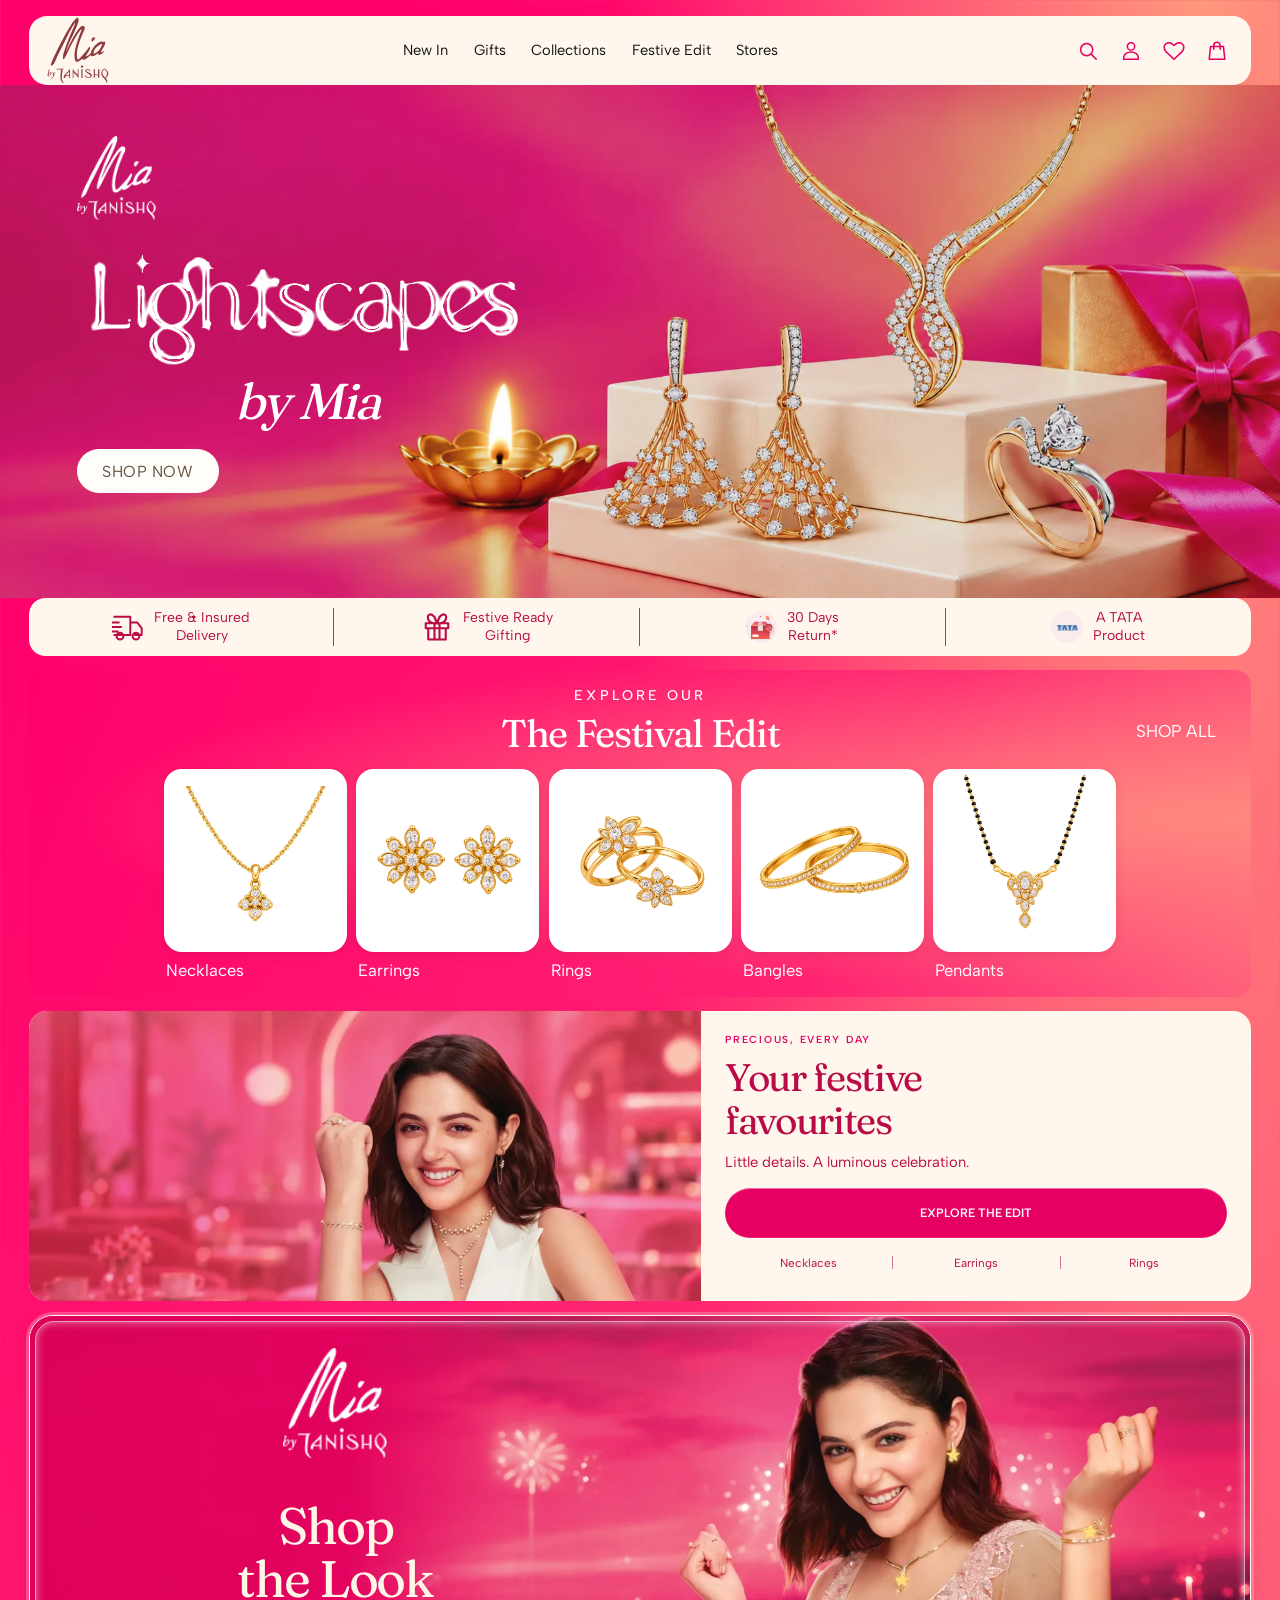
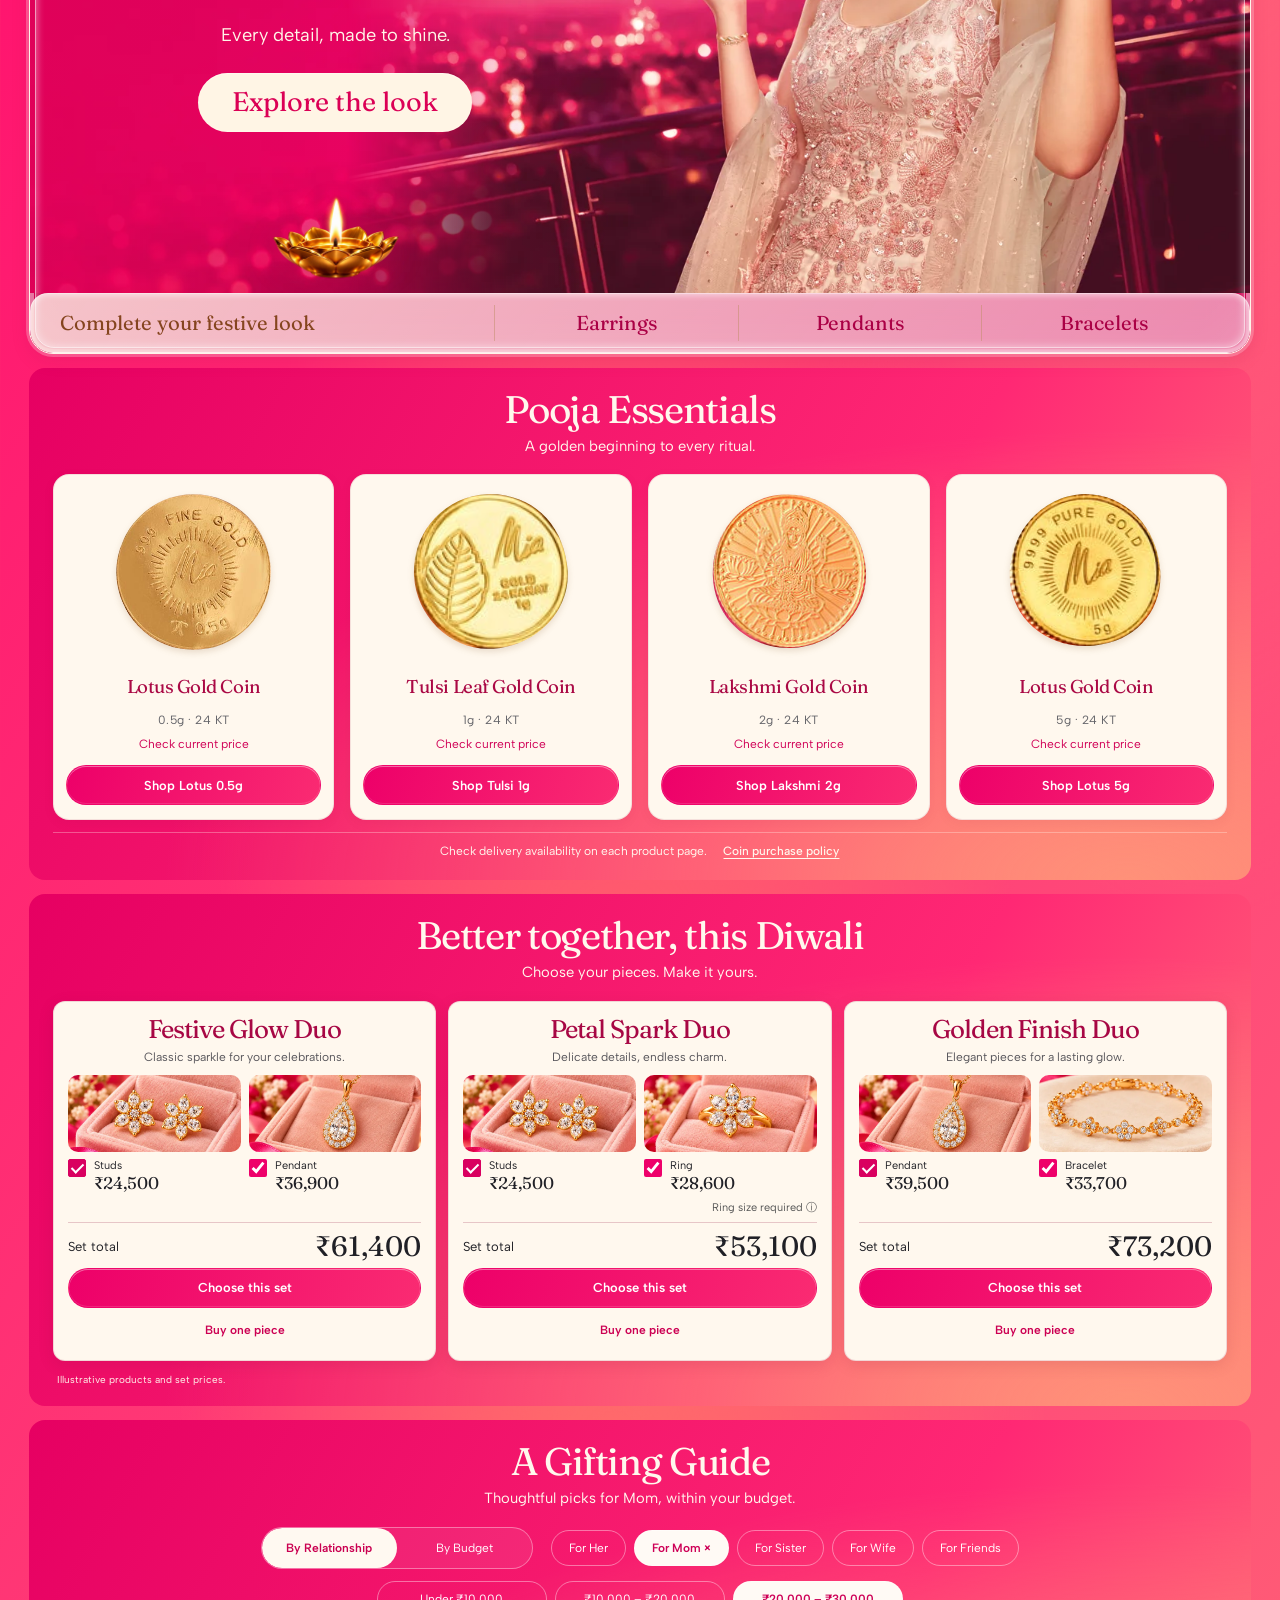
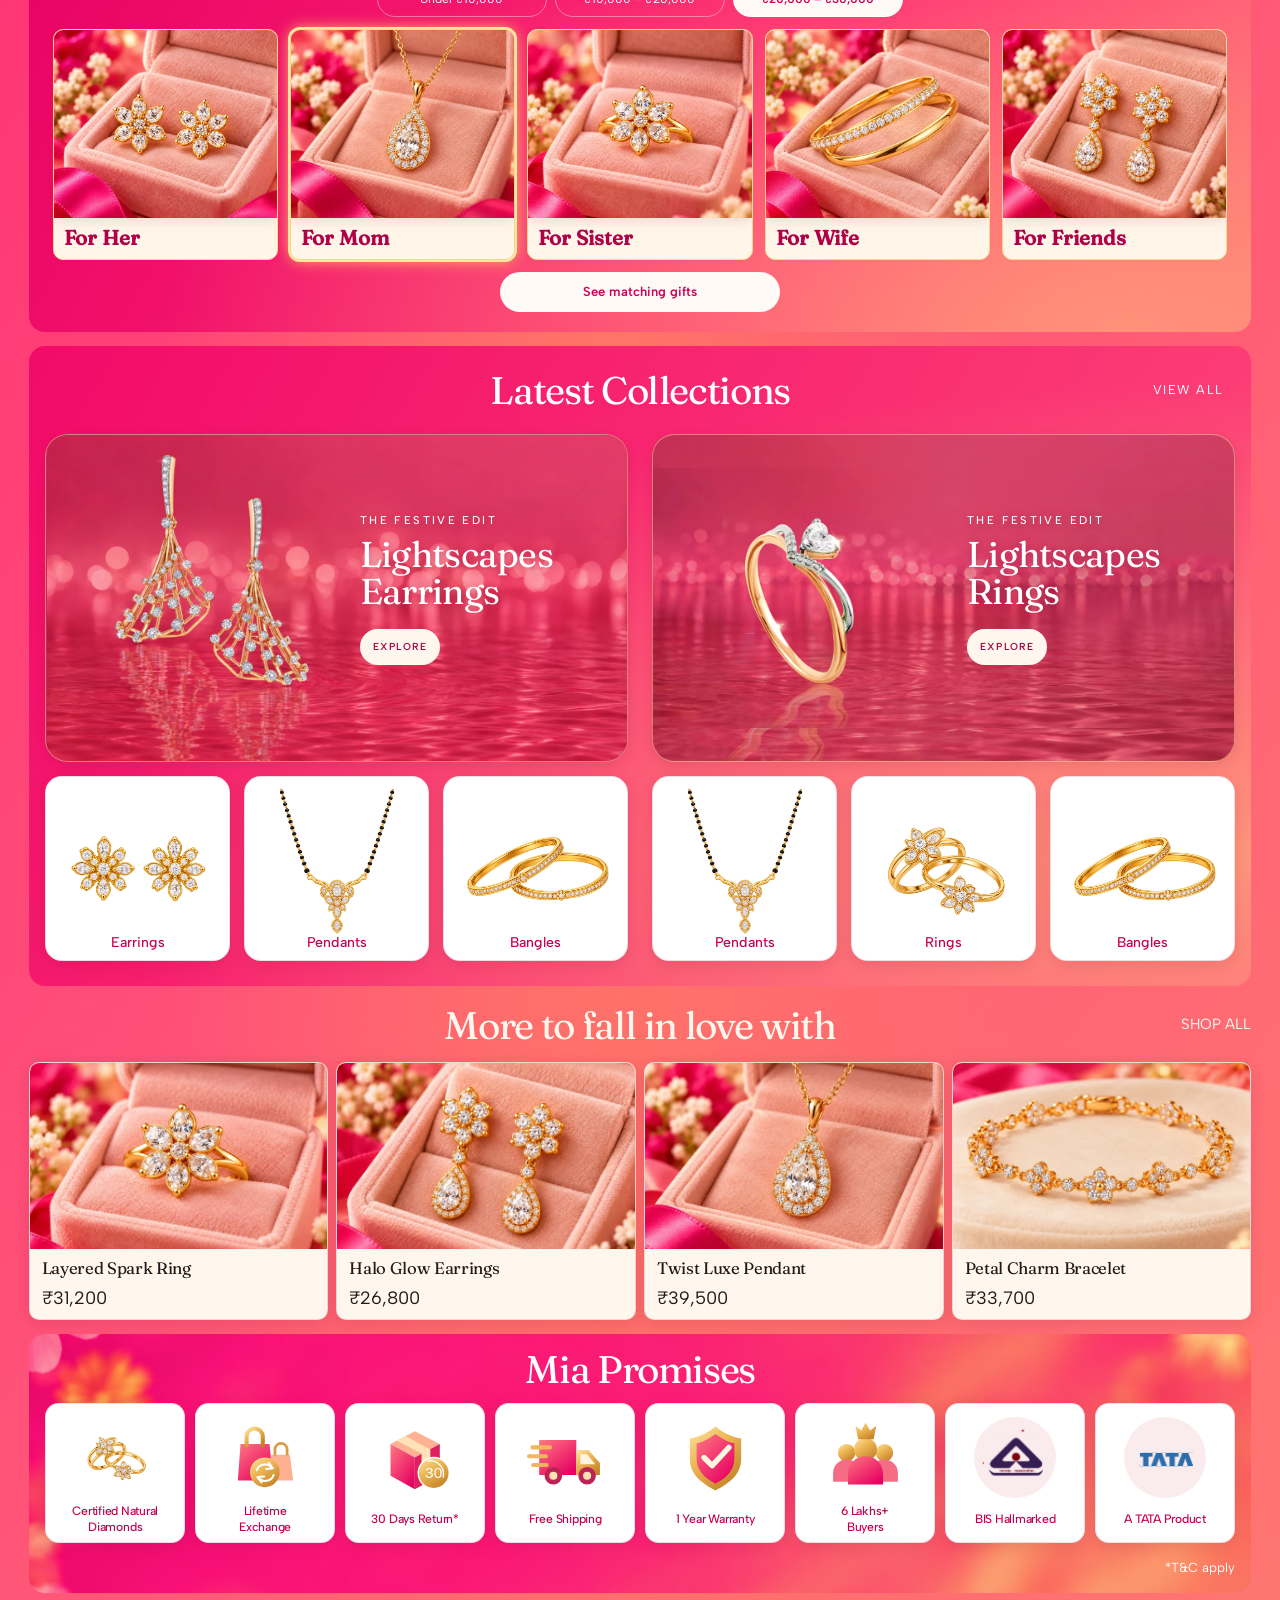
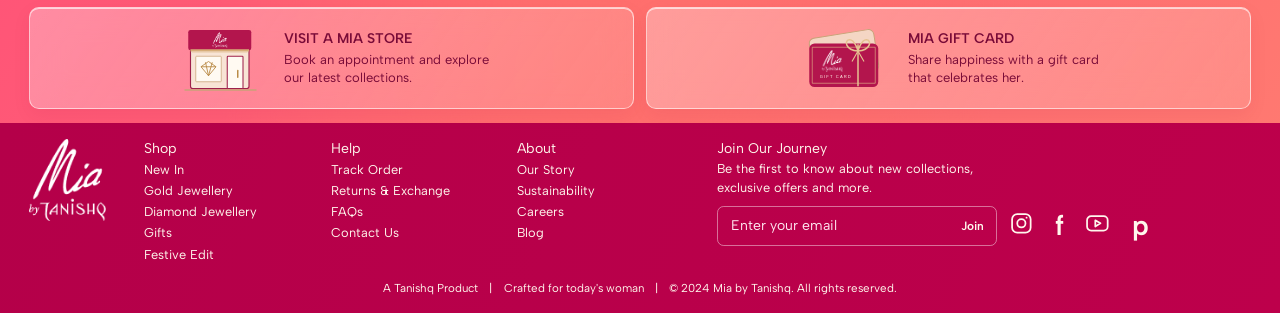
==== commit c90bb2c2: "Crop Precious Every Day poster top on mobile only" ====
--- a/index.html
+++ b/index.html
@@ -54,7 +54,7 @@
 </script>
 <link rel="preload" as="image" href="assets/hero-classic-desktop.webp" media="(min-width:701px)"><link rel="preload" as="image" href="assets/hero-classic-mobile.webp" media="(max-width:700px)">
 <link rel="stylesheet" href="fonts.css?v=brief-20261023">
-<link rel="stylesheet" href="styles.css?v=diya-alignment-20261024"><script src="app.js?v=diya-alignment-20261024" defer></script>
+<link rel="stylesheet" href="styles.css?v=mobile-poster-crop-20261024"><script src="app.js?v=mobile-poster-crop-20261024" defer></script>
 </head>
 <body>
 <div class="mia-preloader" id="mia-preloader" role="status" aria-label="Mia is lighting up your Diwali. Loading the collection.">
--- a/styles.css
+++ b/styles.css
@@ -1347,3 +1347,9 @@
 }
 @media(max-width:700px){.hero-classic .hero-cta{font-size:14px;font-weight:700}}
 @media(prefers-reduced-motion:reduce){.look-diya-flame{animation:none;will-change:auto}}
+
+/* Mobile-only poster trim: remove the marked top background, keep the full lower portrait. */
+@media(max-width:700px){
+ .precious-ivory .offer-art{height:auto;aspect-ratio:1000/610;overflow:hidden}
+ .precious-ivory .offer-art img{position:absolute;inset:auto 0 0;width:100%;height:auto;max-width:none;object-fit:contain}
+}
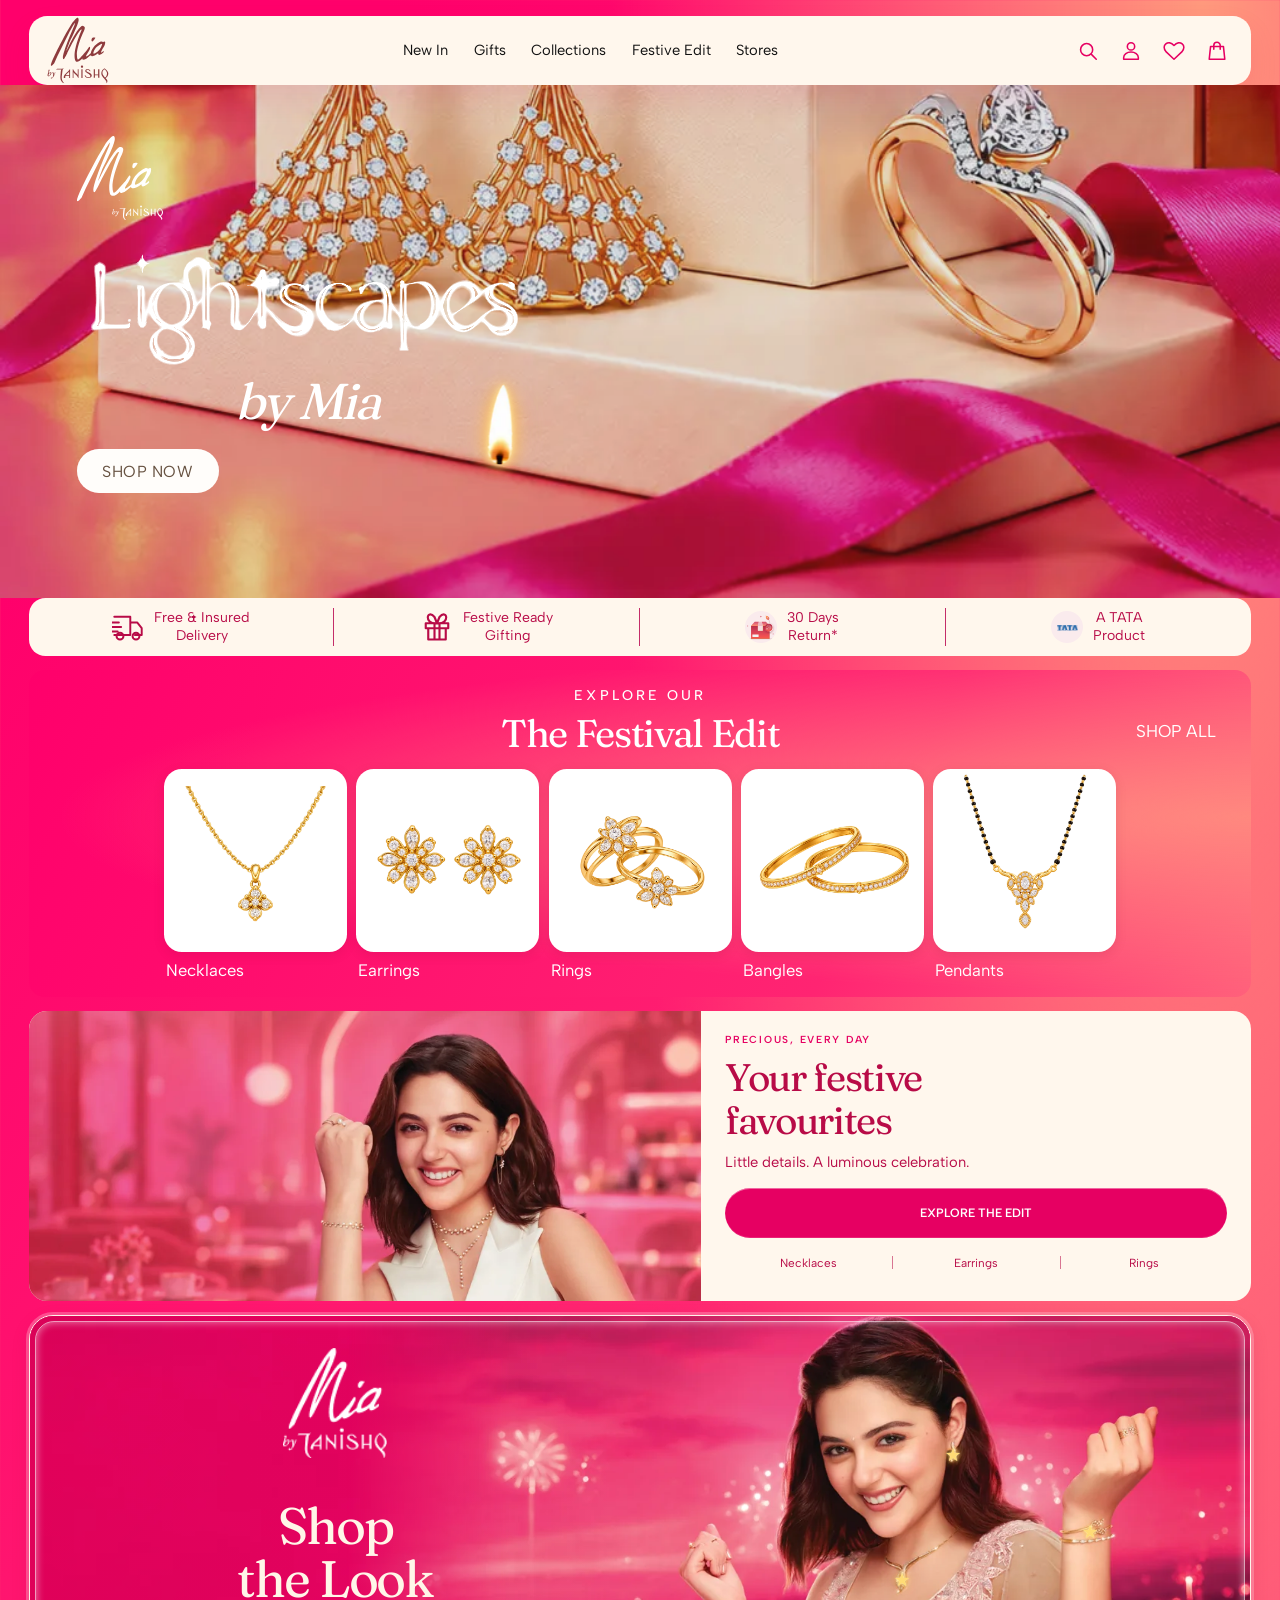
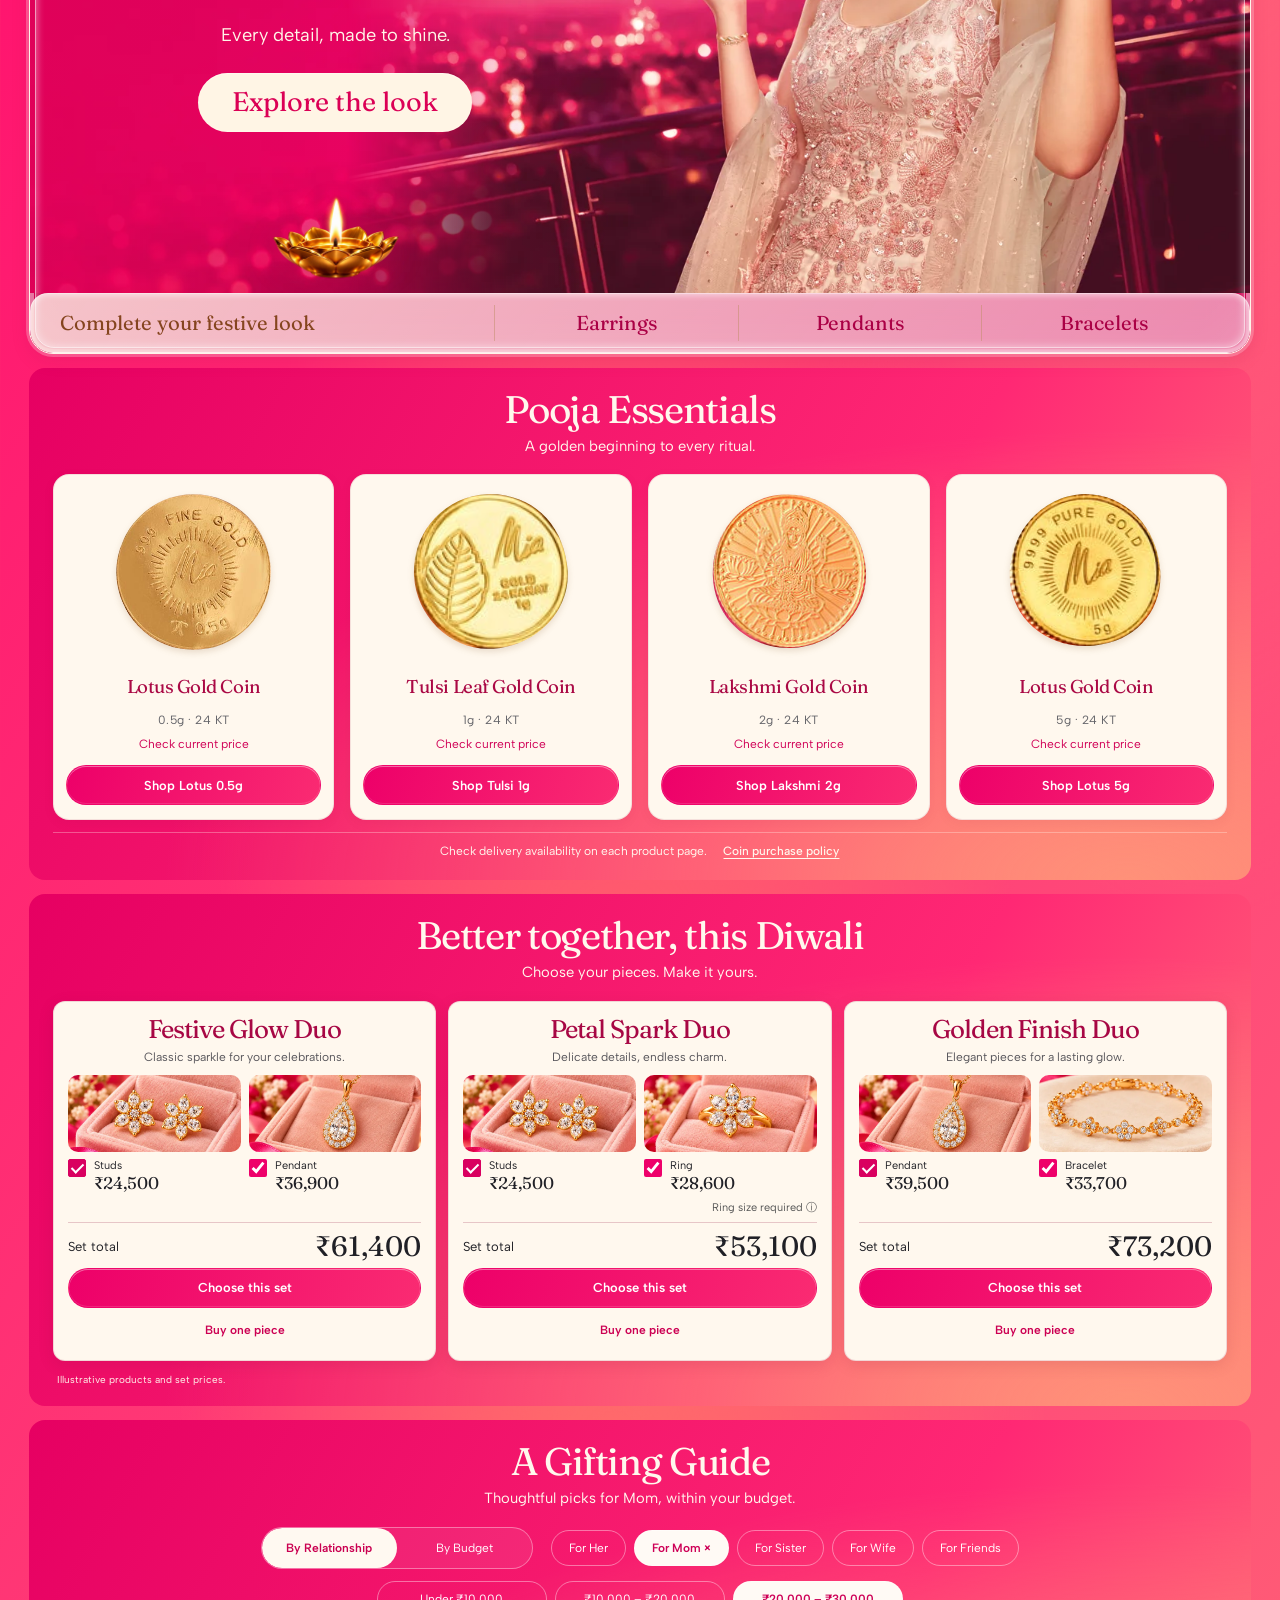
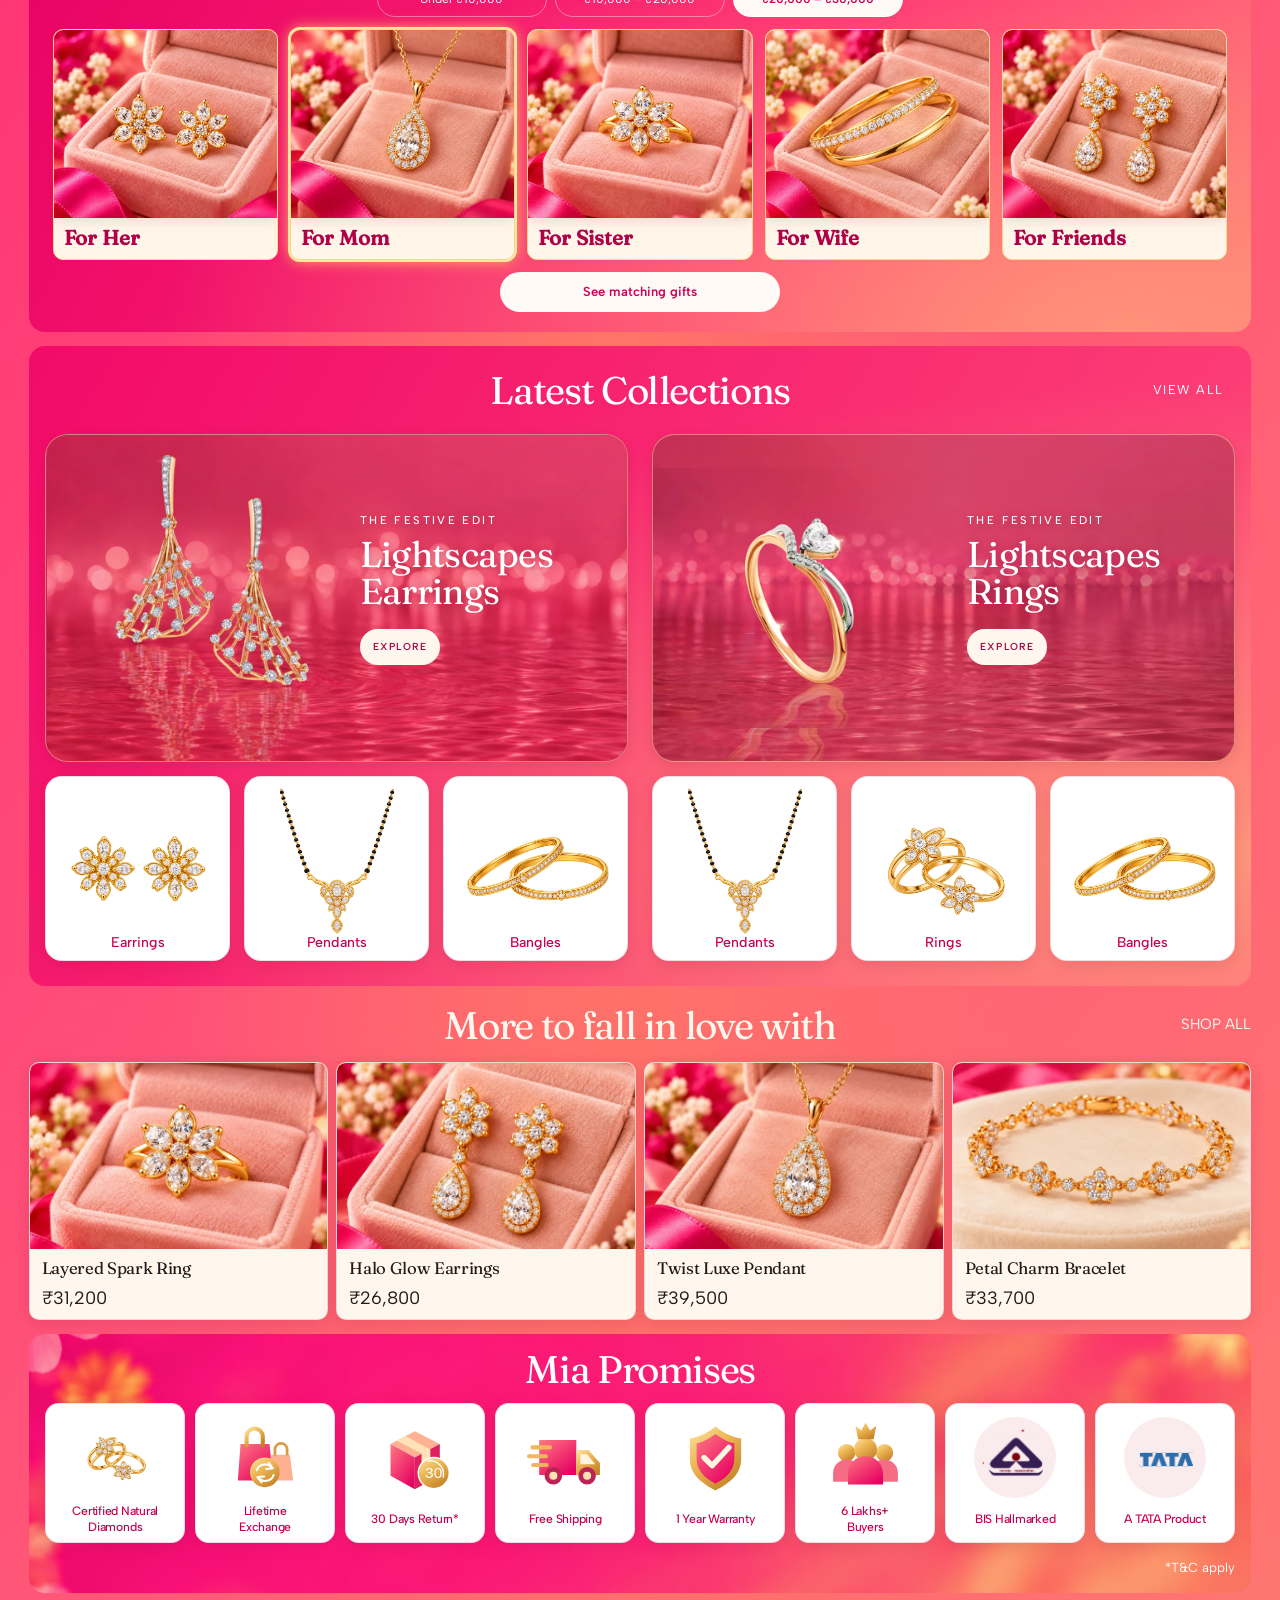
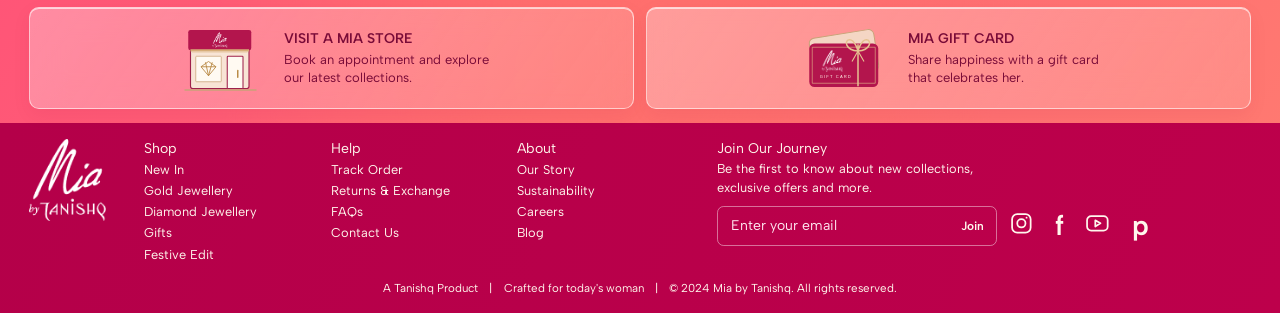
==== commit 2bc433a3: "Add a restrained noticeable diamond blink to each hero product" ====
--- a/index.html
+++ b/index.html
@@ -54,7 +54,7 @@
 </script>
 <link rel="preload" as="image" href="assets/hero-classic-desktop.webp" media="(min-width:701px)"><link rel="preload" as="image" href="assets/hero-classic-mobile.webp" media="(max-width:700px)">
 <link rel="stylesheet" href="fonts.css?v=brief-20261023">
-<link rel="stylesheet" href="styles.css?v=mobile-poster-crop-20261024"><script src="app.js?v=mobile-poster-crop-20261024" defer></script>
+<link rel="stylesheet" href="styles.css?v=hero-subtle-bling-20261024"><script src="app.js?v=hero-subtle-bling-20261024" defer></script>
 </head>
 <body>
 <div class="mia-preloader" id="mia-preloader" role="status" aria-label="Mia is lighting up your Diwali. Loading the collection.">
--- a/styles.css
+++ b/styles.css
@@ -1248,13 +1248,13 @@
 /* Hero-only finish: softer photography, restrained jewellery glints, clear mobile CTA. */
 .hero-classic .hero-art img{filter:brightness(.94) saturate(.9) contrast(.92) blur(.18px)}
 .hero-classic .hero-diamond-shine svg>g{display:none}
-.hero-classic .hero-diamond-shine svg>g:is(:nth-child(1),:nth-child(5),:nth-child(6),:nth-child(8)){display:inline}
-.hero-classic .diamond-glint{animation:hero-soft-glint 12s ease-in-out infinite;opacity:0}
+.hero-classic .hero-diamond-shine svg>g:is(:nth-child(1),:nth-child(5),:nth-child(8)){display:inline}
+.hero-classic .diamond-glint{animation:hero-soft-glint 7s ease-in-out infinite;opacity:0}
 .hero-classic .hero-diamond-shine svg>g:nth-child(1) .diamond-glint{animation-delay:0s}
 .hero-classic .hero-diamond-shine svg>g:nth-child(5) .diamond-glint{animation-delay:-3s}
 .hero-classic .hero-diamond-shine svg>g:nth-child(6) .diamond-glint{animation-delay:-6s}
 .hero-classic .hero-diamond-shine svg>g:nth-child(8) .diamond-glint{animation-delay:-9s}
-@keyframes hero-soft-glint{0%,65%,100%{opacity:0;transform:scale(.25)}78%{opacity:.32;transform:scale(.55)}90%{opacity:0;transform:scale(.3)}}
+@keyframes hero-soft-glint{0%,65%,100%{opacity:0;transform:scale(.25)}78%{opacity:.65;transform:scale(.7)}90%{opacity:0;transform:scale(.3)}}
 @media(max-width:700px){
  .hero-classic .hero-copy{display:flex;flex-direction:column;align-items:center;top:4cqw;gap:0}
  .hero-classic .hero-cta{position:relative;inset:auto;display:inline-flex;align-items:center;justify-content:center;flex:none;width:36cqw;min-width:124px;height:44px;min-height:44px;margin:4cqw auto 0;padding:0 18px;transform:none;line-height:1;font-size:11px}
@@ -1353,3 +1353,5 @@
  .precious-ivory .offer-art{height:auto;aspect-ratio:1000/610;overflow:hidden}
  .precious-ivory .offer-art img{position:absolute;inset:auto 0 0;width:100%;height:auto;max-width:none;object-fit:contain}
 }
+
+@media(prefers-reduced-motion:reduce){.hero-classic .diamond-glint{animation:none;opacity:0}}
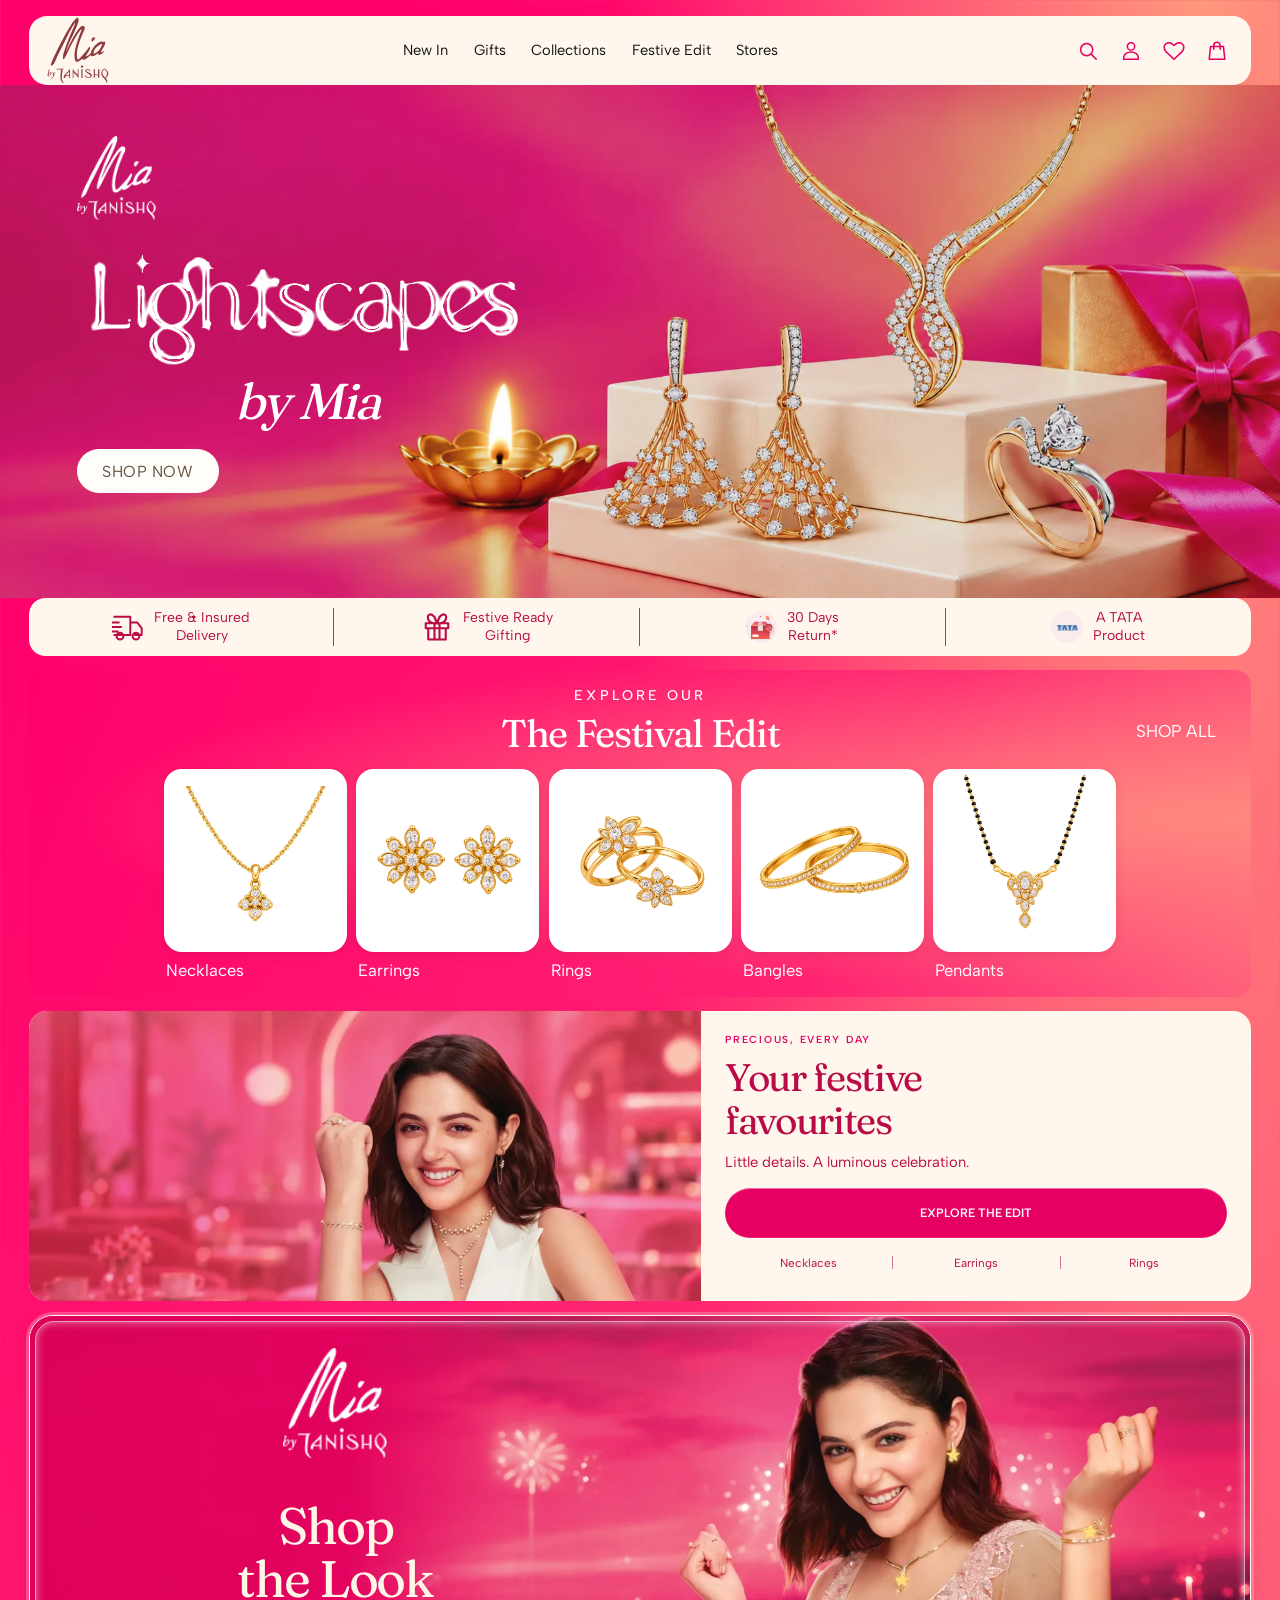
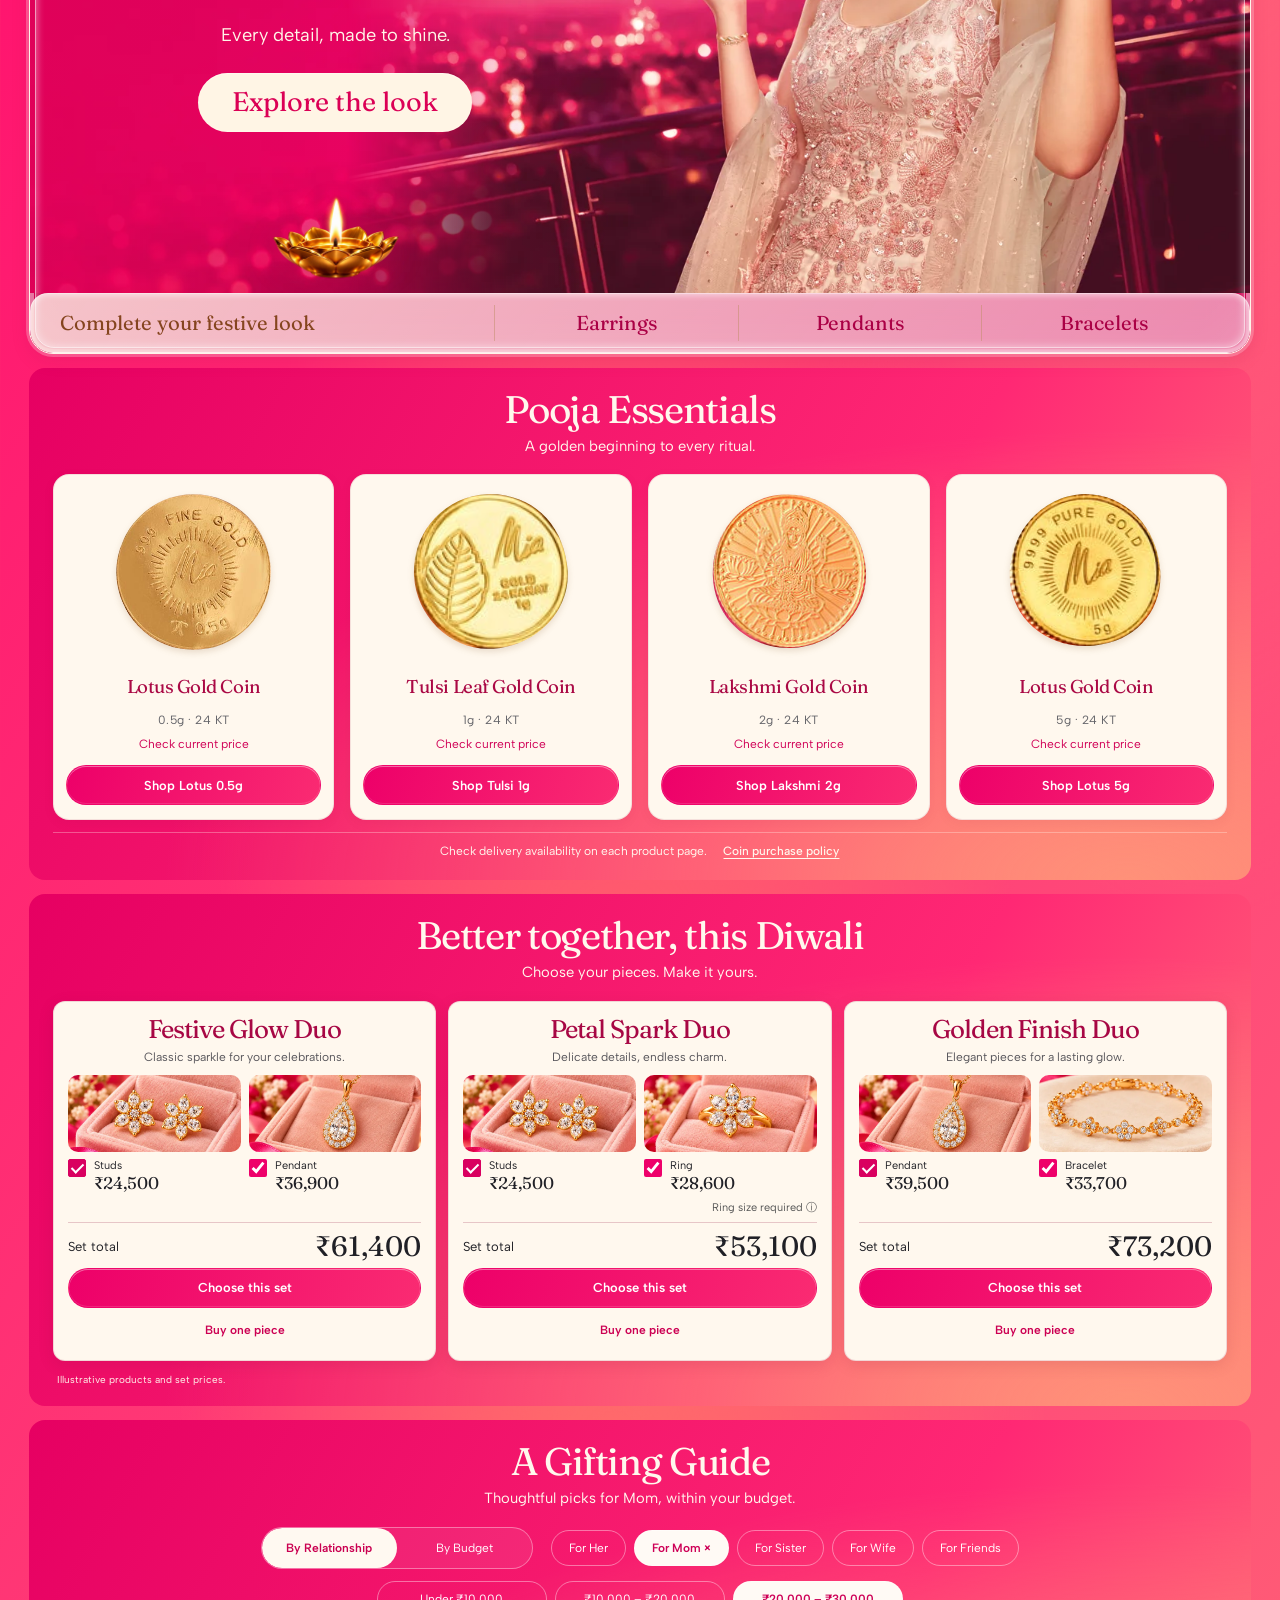
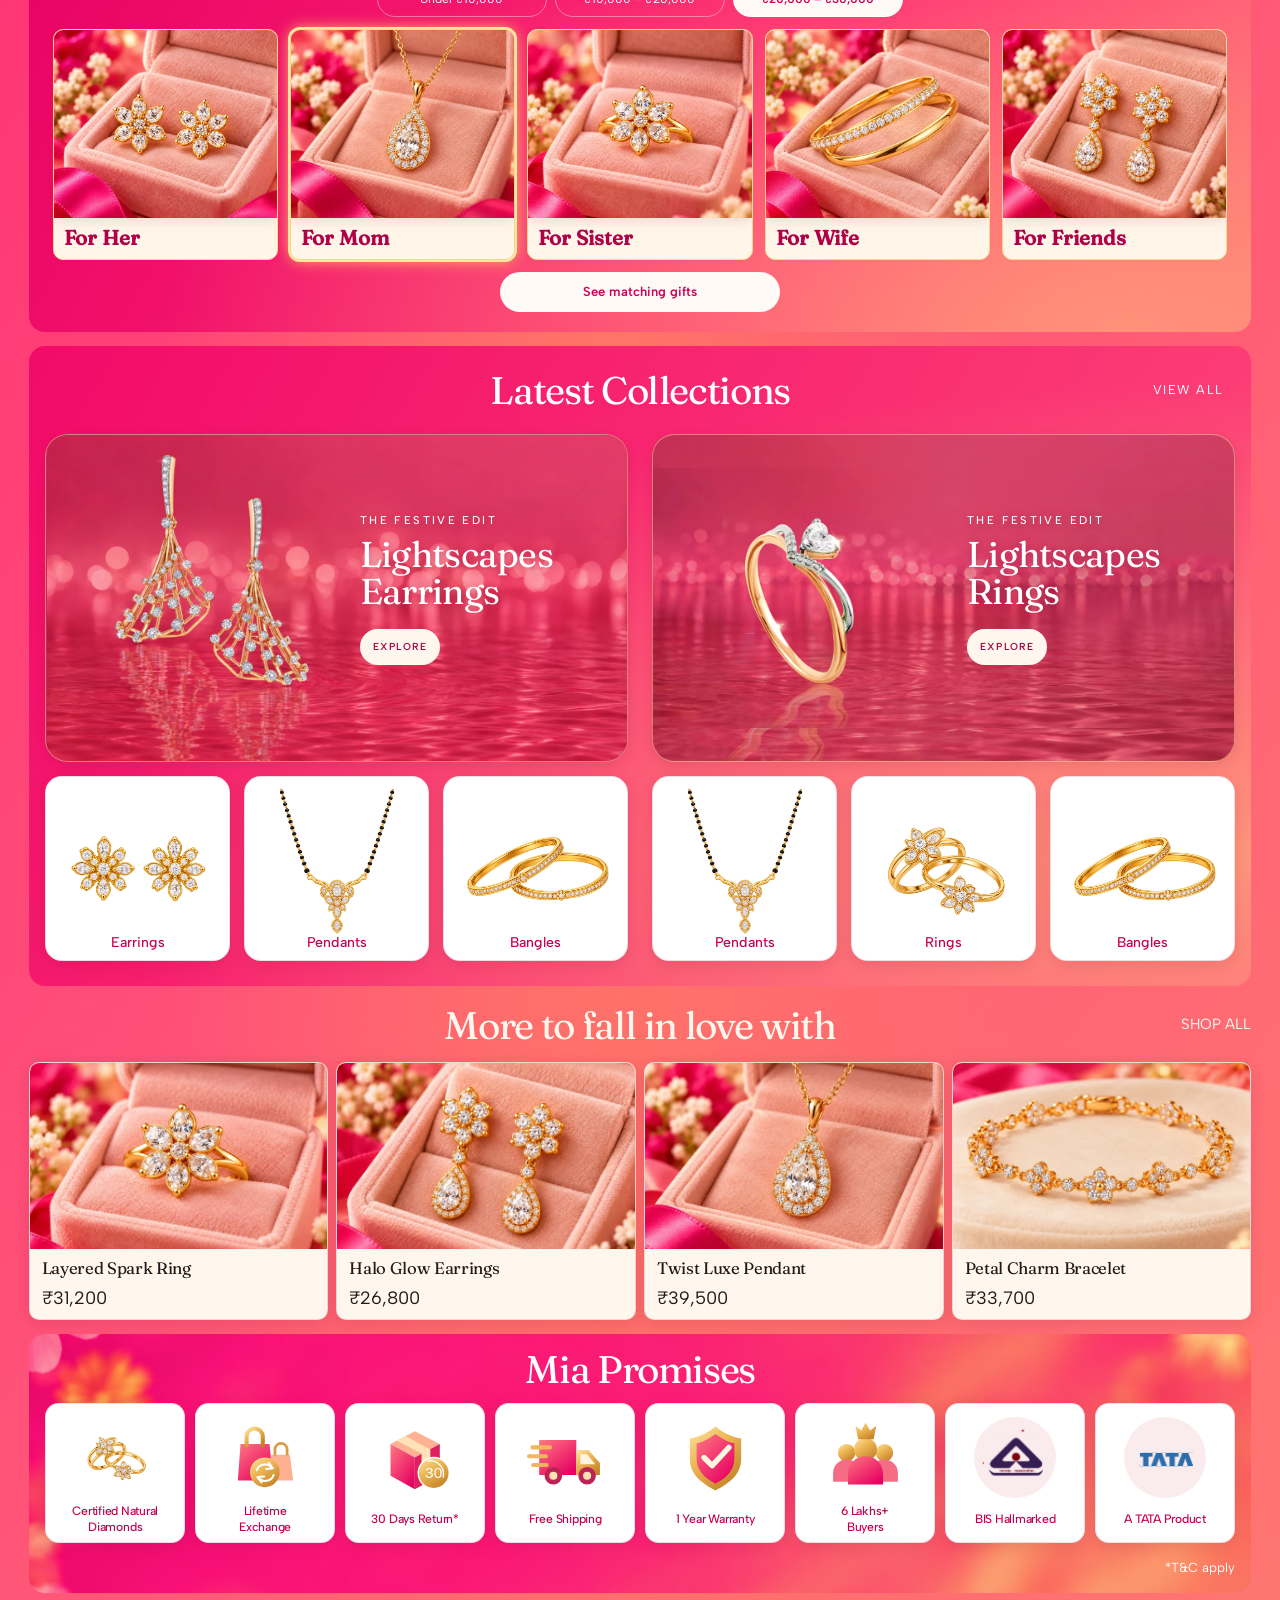
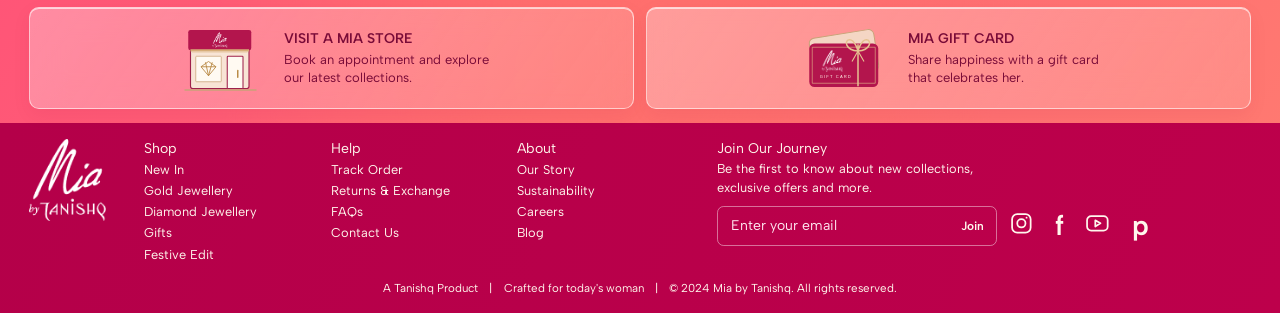
==== commit 0f69e955: "Centre Precious Every Day headings and subtitle on mobile only" ====
--- a/index.html
+++ b/index.html
@@ -54,7 +54,7 @@
 </script>
 <link rel="preload" as="image" href="assets/hero-classic-desktop.webp" media="(min-width:701px)"><link rel="preload" as="image" href="assets/hero-classic-mobile.webp" media="(max-width:700px)">
 <link rel="stylesheet" href="fonts.css?v=brief-20261023">
-<link rel="stylesheet" href="styles.css?v=hero-subtle-bling-20261024"><script src="app.js?v=hero-subtle-bling-20261024" defer></script>
+<link rel="stylesheet" href="styles.css?v=mobile-precious-titles-20261024"><script src="app.js?v=mobile-precious-titles-20261024" defer></script>
 </head>
 <body>
 <div class="mia-preloader" id="mia-preloader" role="status" aria-label="Mia is lighting up your Diwali. Loading the collection.">
--- a/styles.css
+++ b/styles.css
@@ -1355,3 +1355,10 @@
 }
 
 @media(prefers-reduced-motion:reduce){.hero-classic .diamond-glint{animation:none;opacity:0}}
+
+/* Centre only the requested Precious, Every Day mobile headings and subtitle. */
+@media(max-width:700px){
+ .precious-ivory .offer-copy>.campaign-kicker,
+ .precious-ivory .offer-copy>h2,
+ .precious-ivory .offer-copy>p{align-self:center;text-align:center;width:100%}
+}
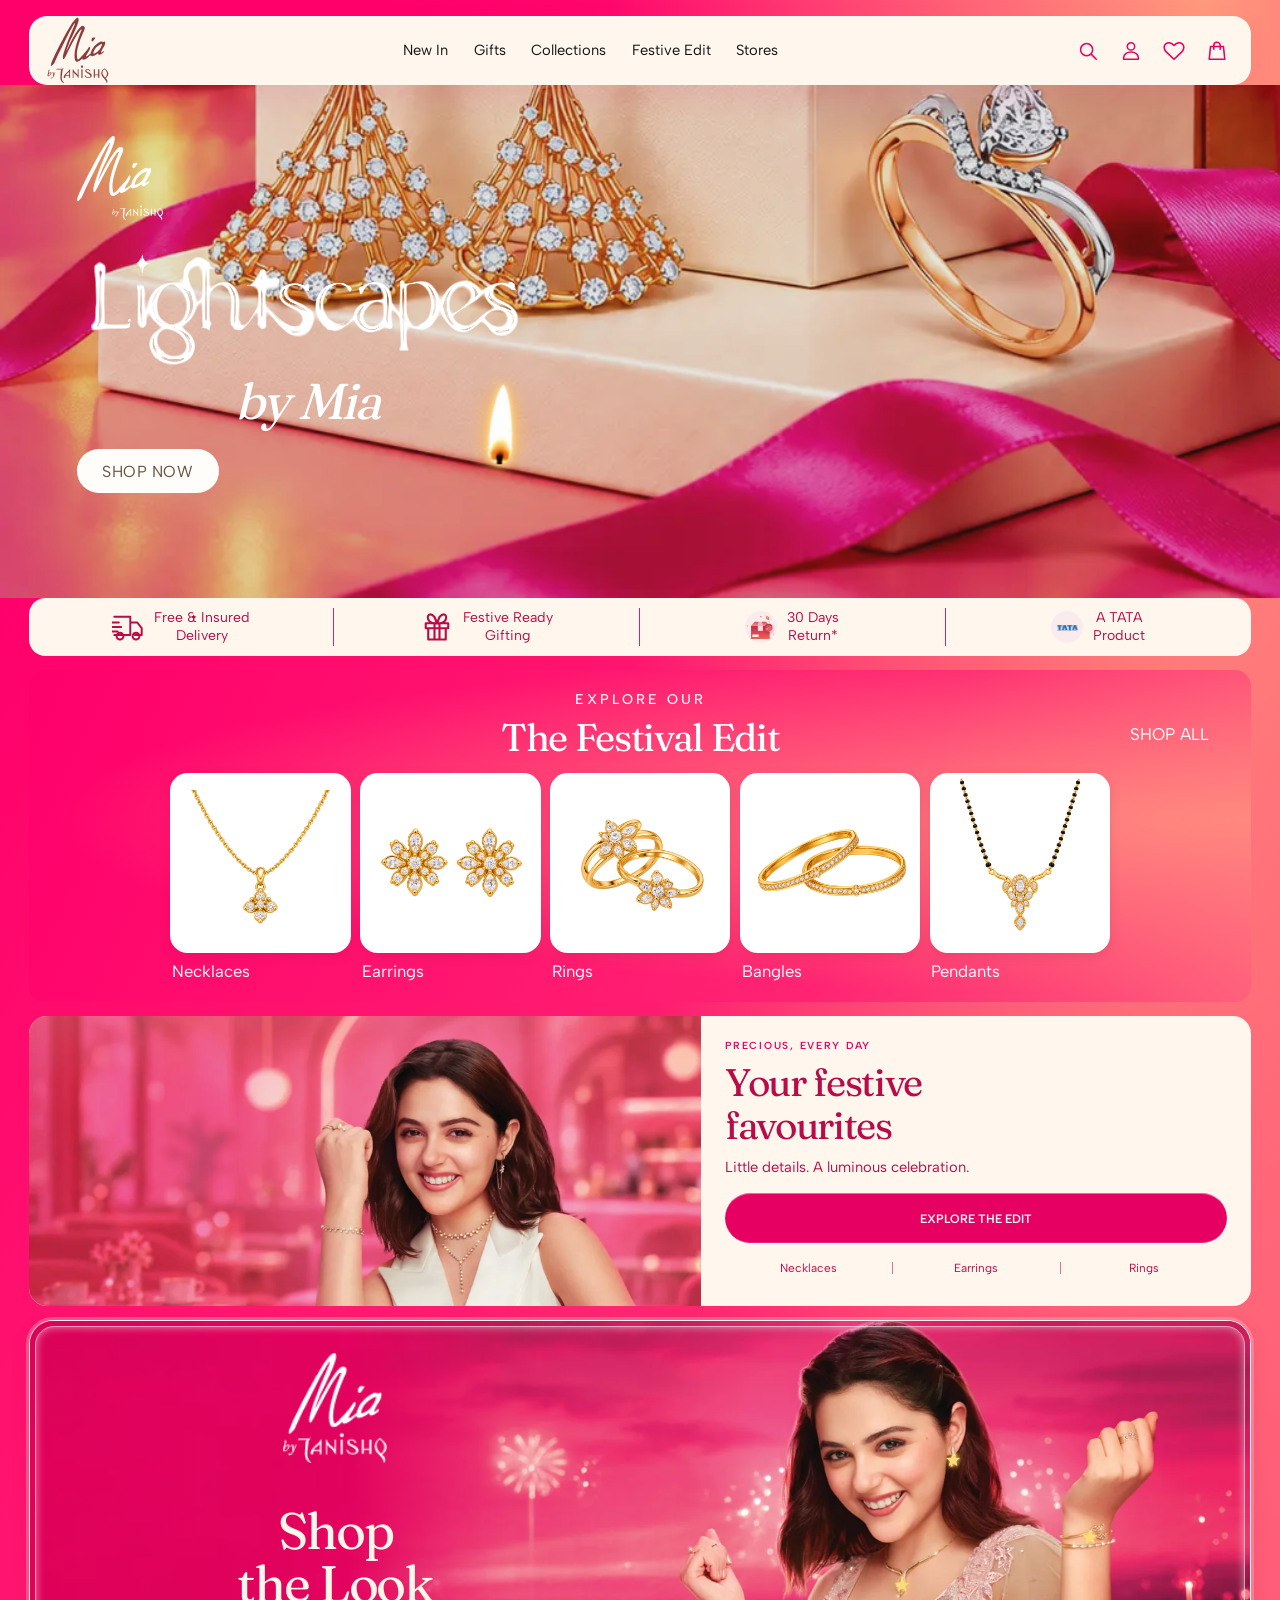
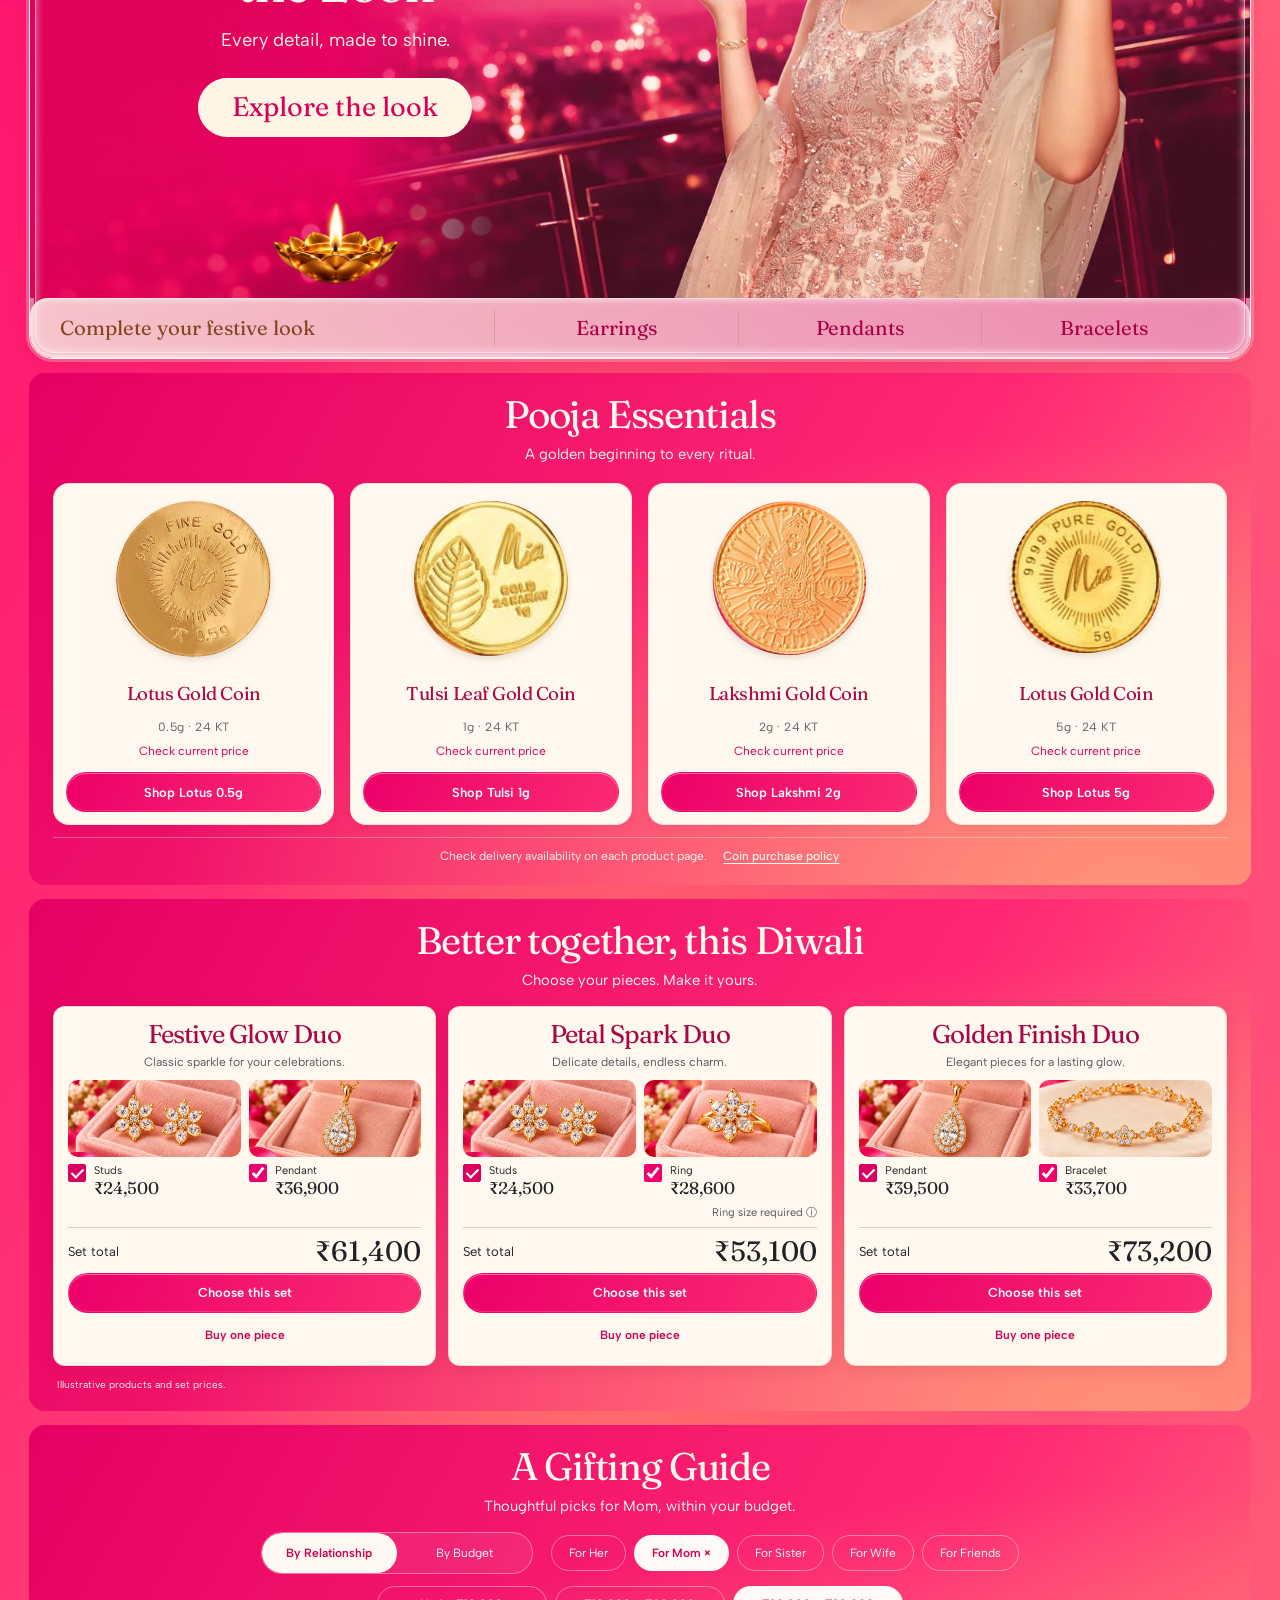
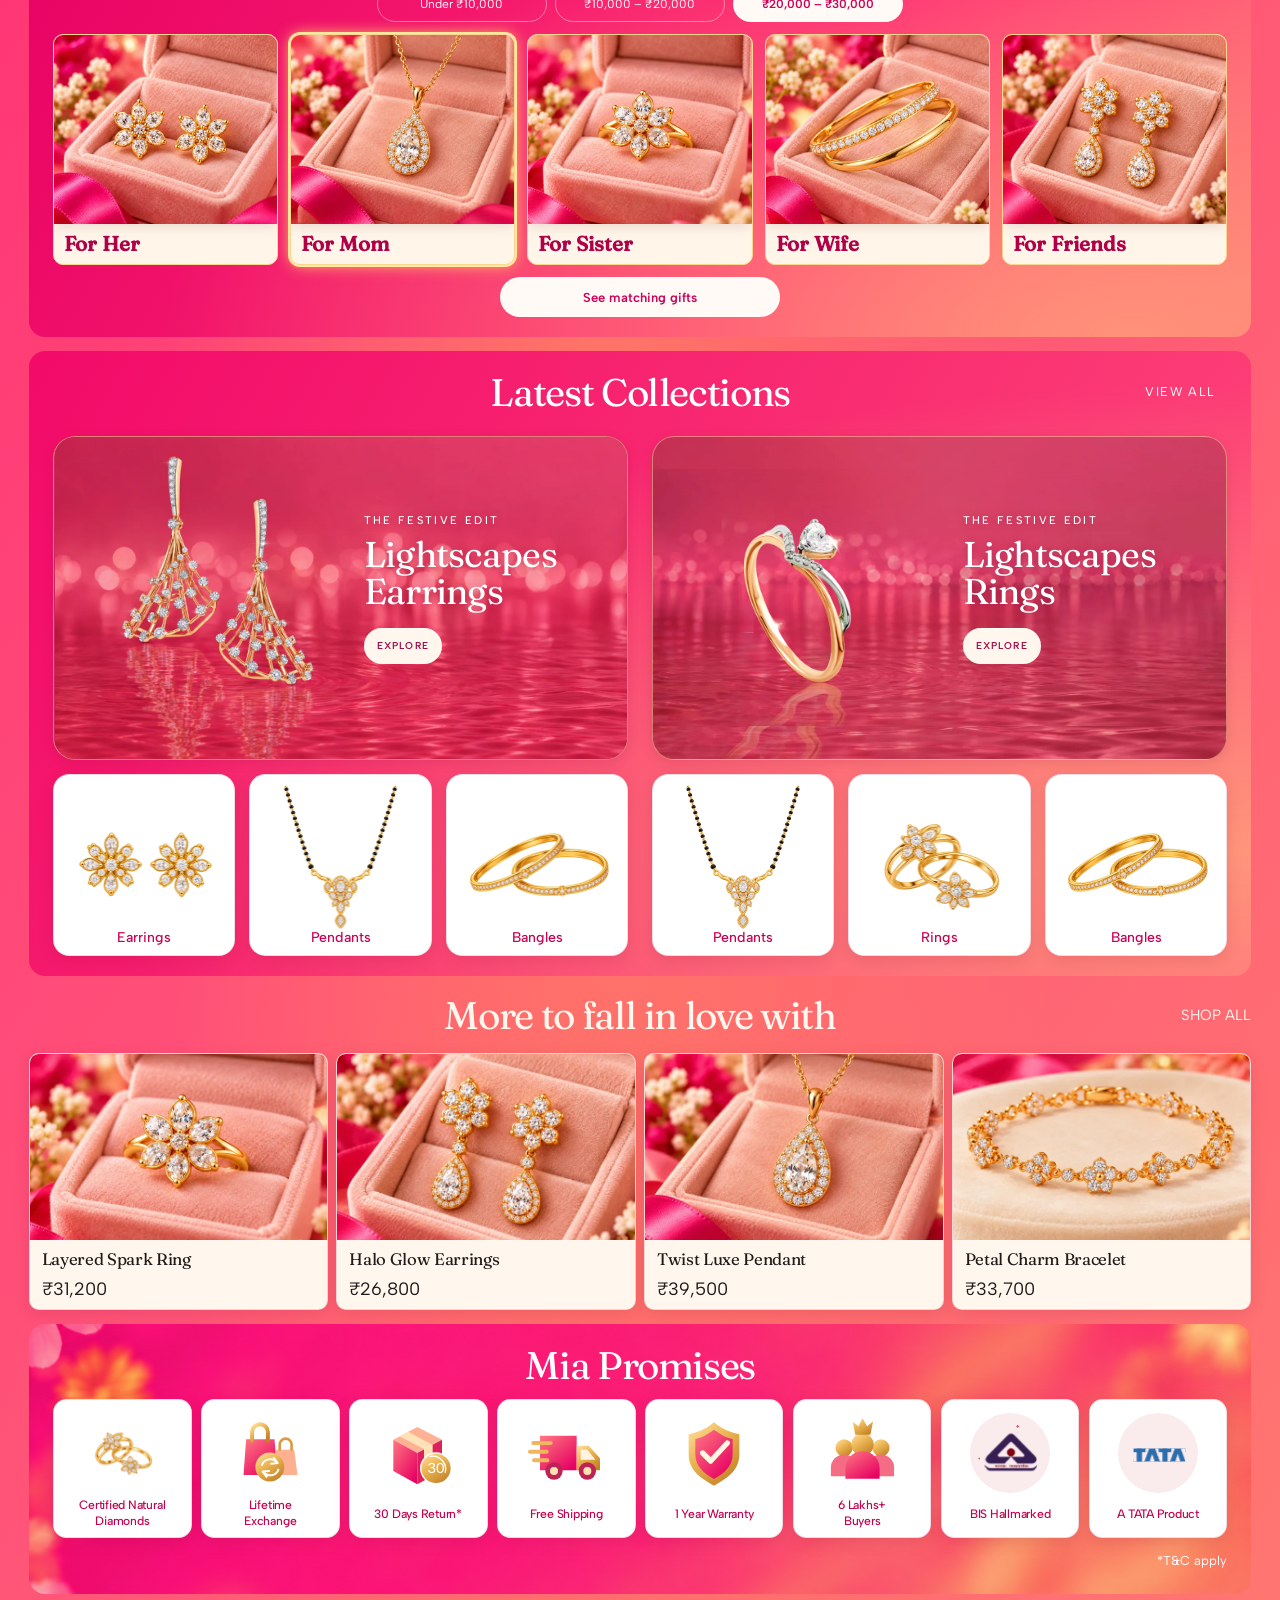
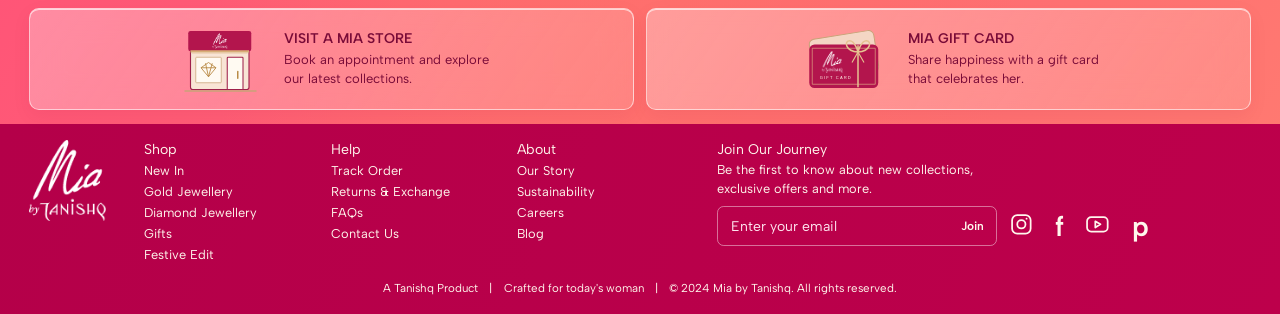
==== commit 1db20458: "Refine section padding and subtitle spacing while preserving layouts" ====
--- a/index.html
+++ b/index.html
@@ -54,7 +54,7 @@
 </script>
 <link rel="preload" as="image" href="assets/hero-classic-desktop.webp" media="(min-width:701px)"><link rel="preload" as="image" href="assets/hero-classic-mobile.webp" media="(max-width:700px)">
 <link rel="stylesheet" href="fonts.css?v=brief-20261023">
-<link rel="stylesheet" href="styles.css?v=mobile-precious-titles-20261024"><script src="app.js?v=mobile-precious-titles-20261024" defer></script>
+<link rel="stylesheet" href="styles.css?v=spacing-polish-20261024"><script src="app.js?v=spacing-polish-20261024" defer></script>
 </head>
 <body>
 <div class="mia-preloader" id="mia-preloader" role="status" aria-label="Mia is lighting up your Diwali. Loading the collection.">
--- a/styles.css
+++ b/styles.css
@@ -1362,3 +1362,13 @@
  .precious-ivory .offer-copy>h2,
  .precious-ivory .offer-copy>p{align-self:center;text-align:center;width:100%}
 }
+
+/* Spacing polish: preserve existing section gaps, layout, image framing and alignment. */
+.cro-heading p{margin-top:8px}
+@media(min-width:701px){
+ .festival-edit,.latest-collections,.mia-promises{padding:20px 24px}
+}
+@media(max-width:700px){
+ .cro-heading p{margin-top:6px}
+ .cro-set-card>p{margin-top:6px;margin-bottom:10px}
+}
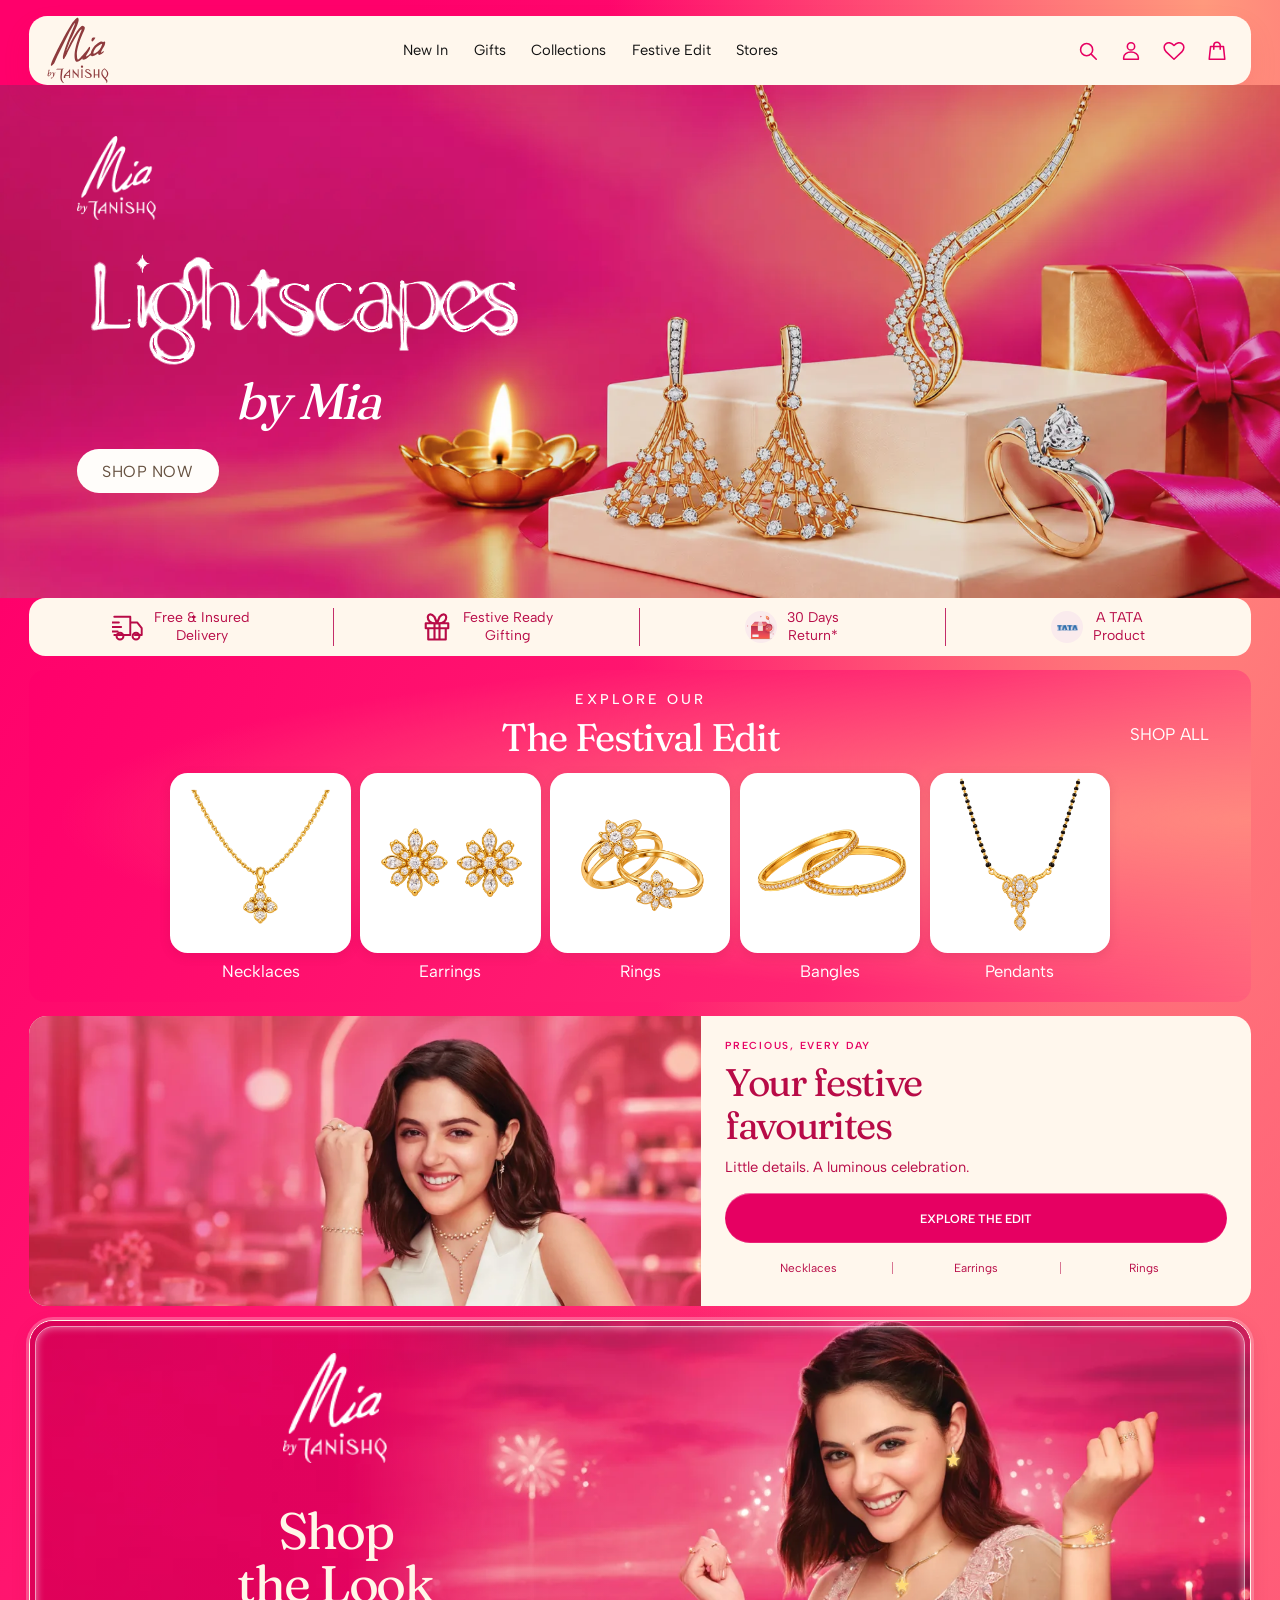
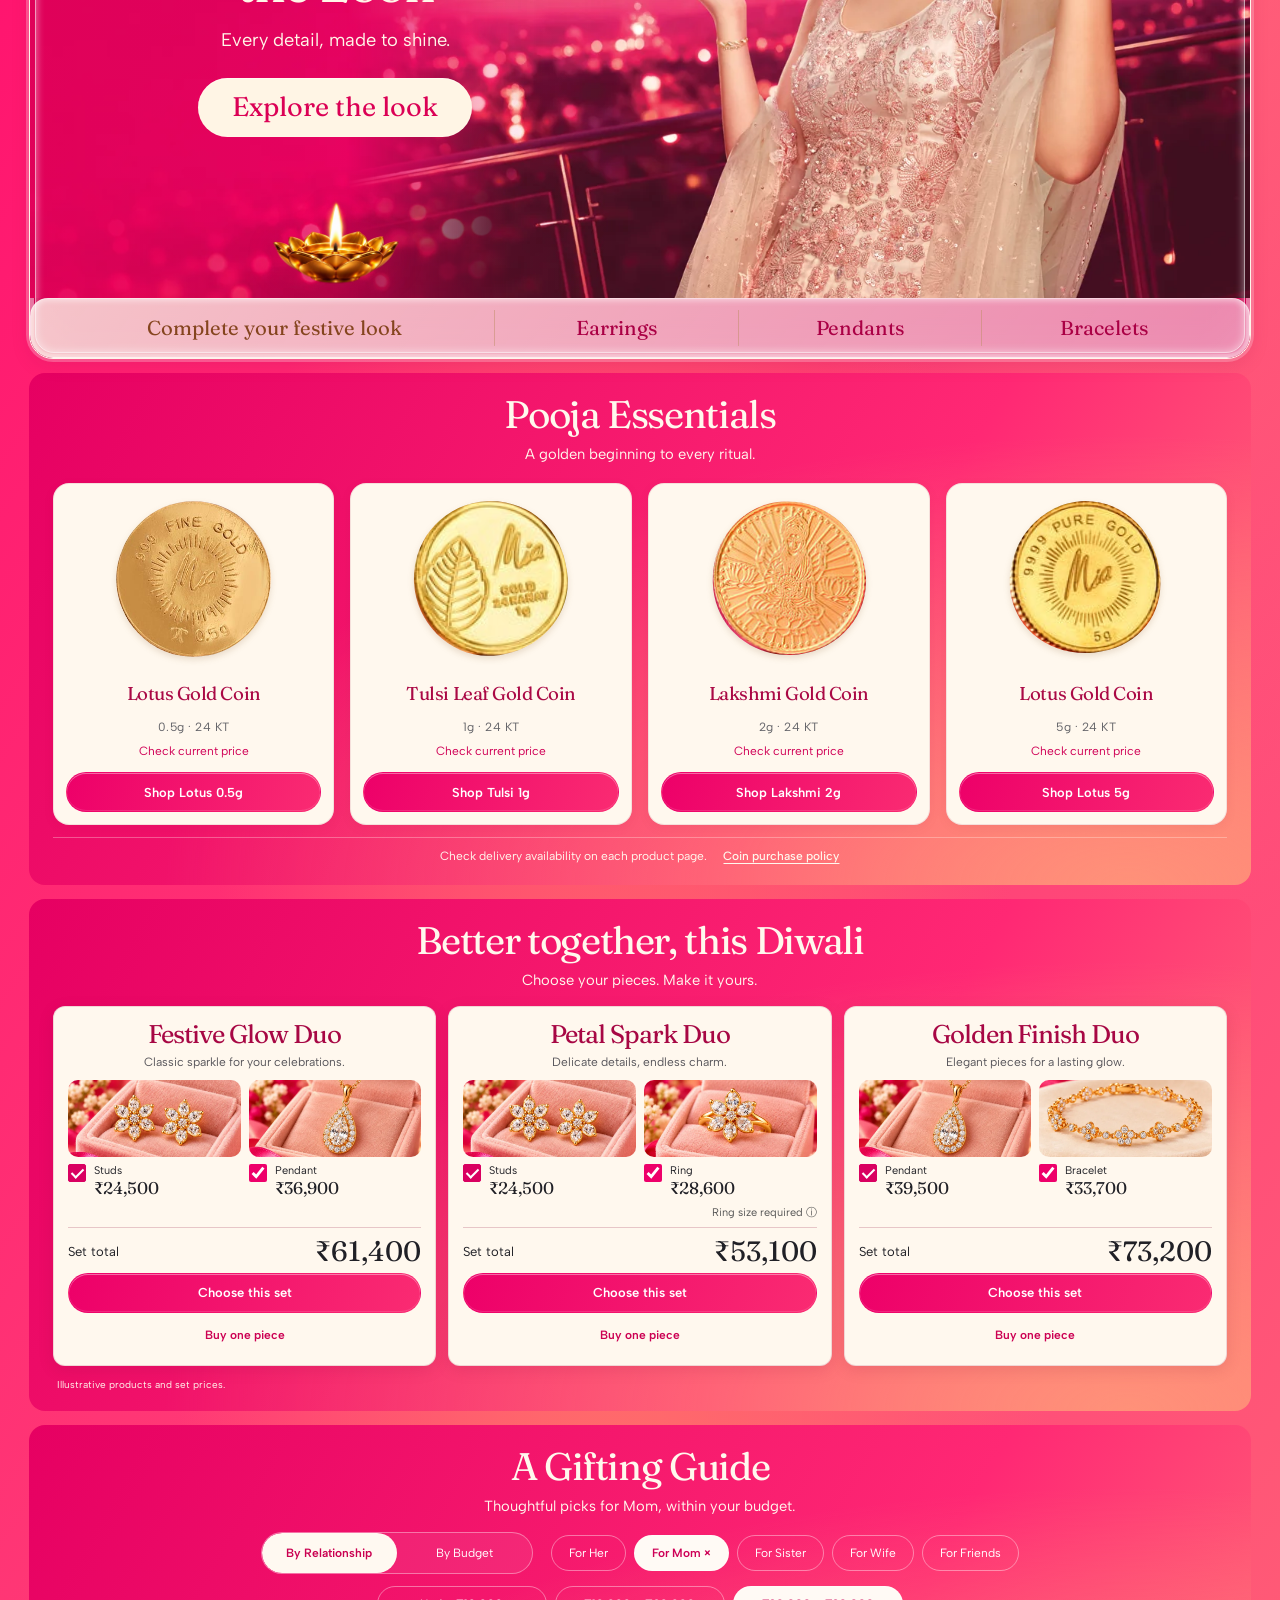
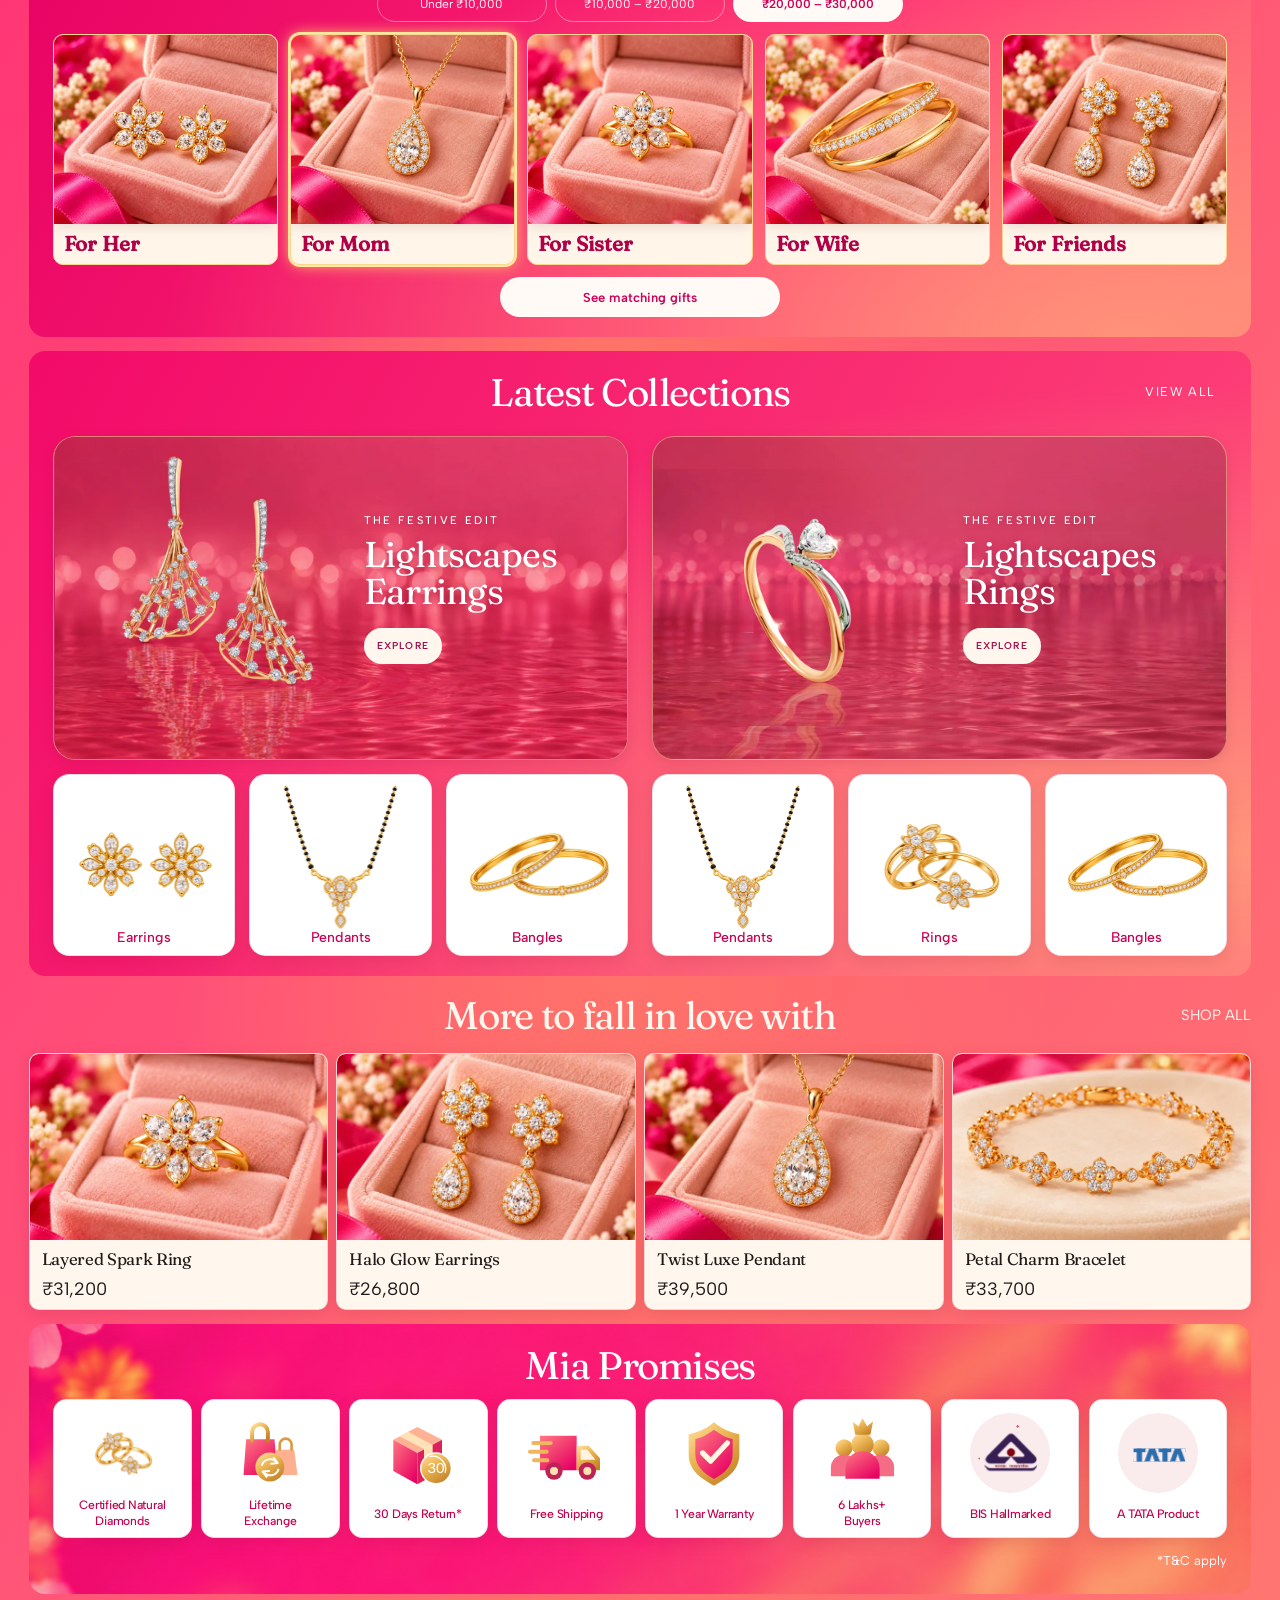
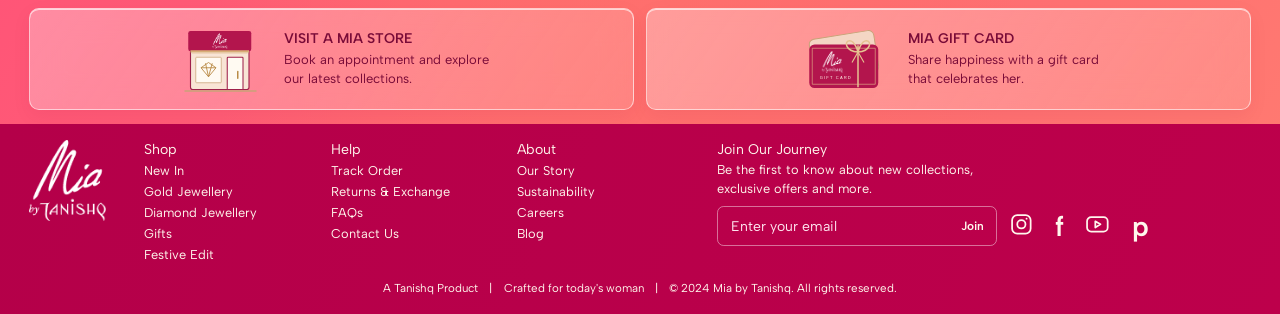
==== commit d42b7a82: "Centre desktop labels in Festival Edit, gifting cards and Shop the Look rail" ====
--- a/index.html
+++ b/index.html
@@ -54,7 +54,7 @@
 </script>
 <link rel="preload" as="image" href="assets/hero-classic-desktop.webp" media="(min-width:701px)"><link rel="preload" as="image" href="assets/hero-classic-mobile.webp" media="(max-width:700px)">
 <link rel="stylesheet" href="fonts.css?v=brief-20261023">
-<link rel="stylesheet" href="styles.css?v=spacing-polish-20261024"><script src="app.js?v=spacing-polish-20261024" defer></script>
+<link rel="stylesheet" href="styles.css?v=desktop-label-centres-20261026"><script src="app.js?v=desktop-label-centres-20261026" defer></script>
 </head>
 <body>
 <div class="mia-preloader" id="mia-preloader" role="status" aria-label="Mia is lighting up your Diwali. Loading the collection.">
--- a/styles.css
+++ b/styles.css
@@ -1372,3 +1372,10 @@
  .cro-heading p{margin-top:6px}
  .cro-set-card>p{margin-top:6px;margin-bottom:10px}
 }
+
+/* Requested desktop label alignment; mobile styling remains unchanged. */
+@media(min-width:701px){
+ .look-approved-rail .look-rail-intro{text-align:center;padding-inline:0}
+ .festival-edit .festival-label{justify-content:center;text-align:center;padding-inline:0}
+ .cro-guide .cro-gift-card>span{justify-content:center;text-align:center}
+}
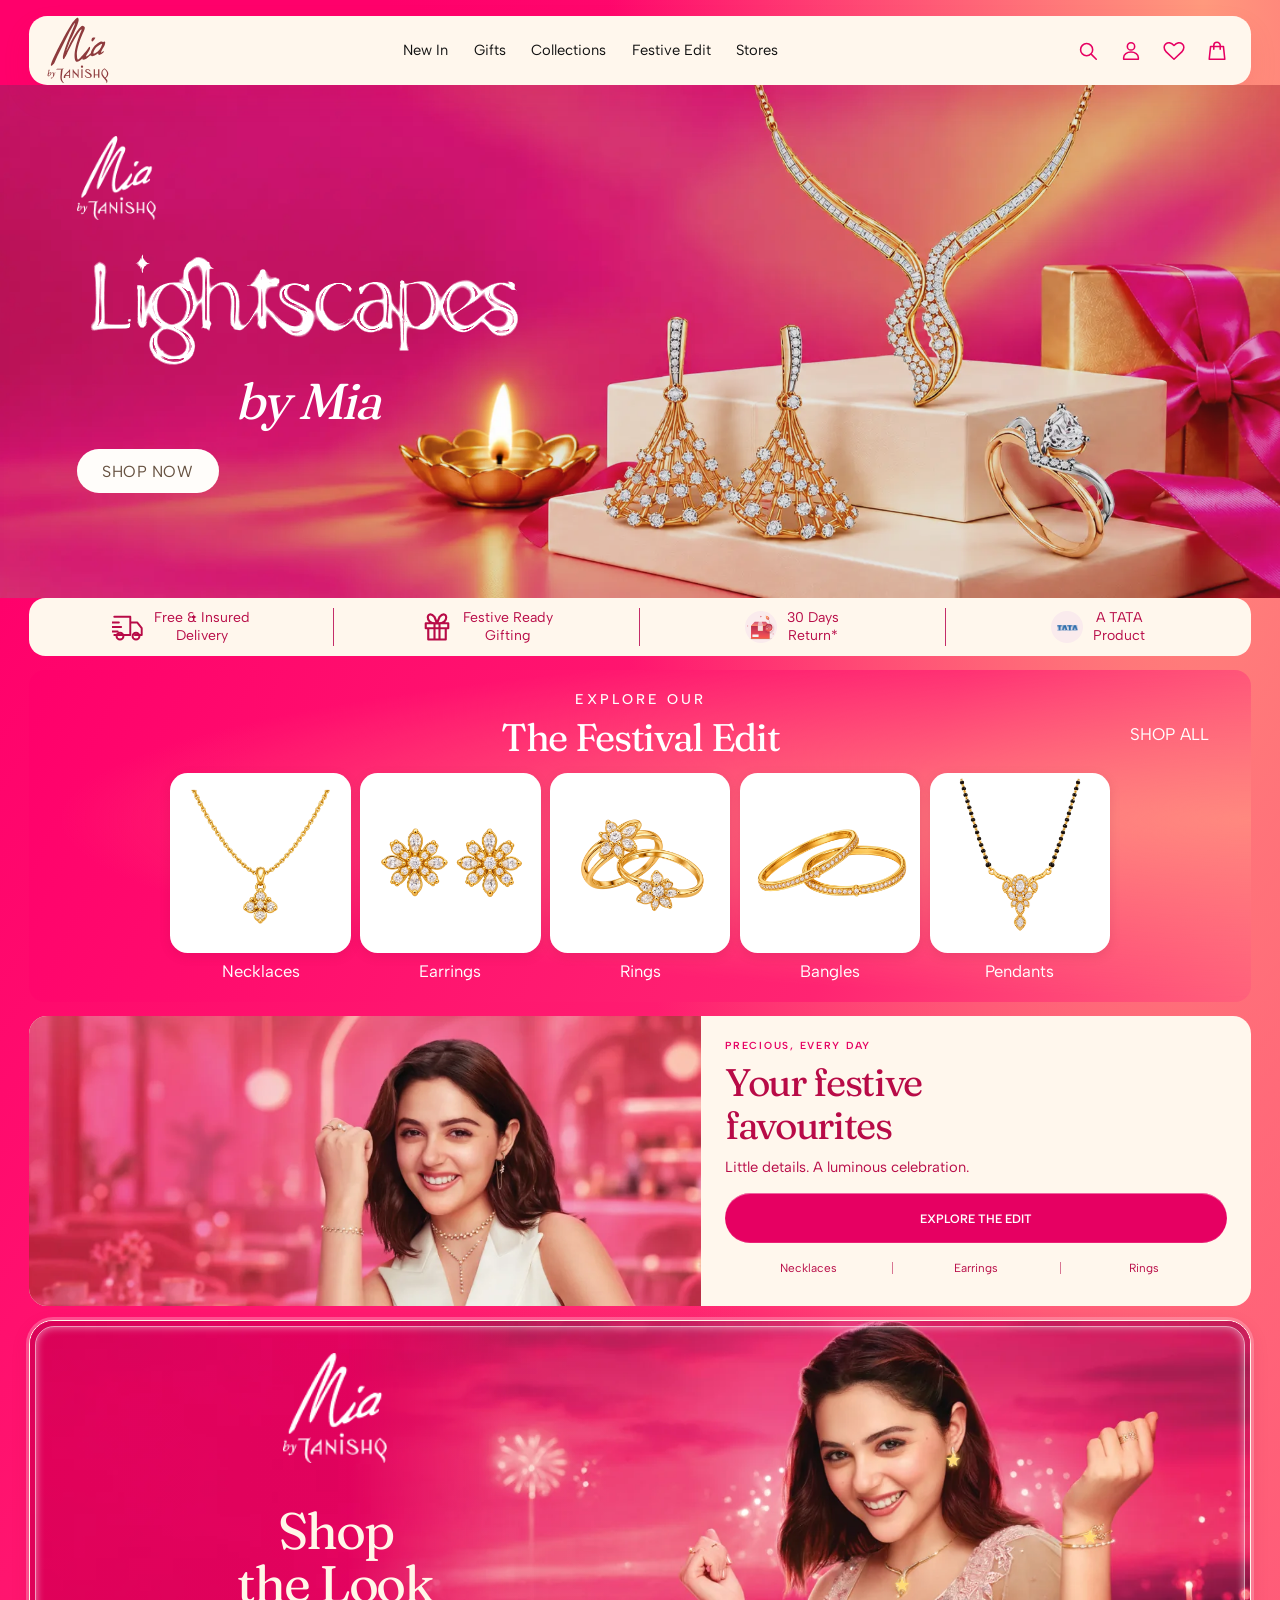
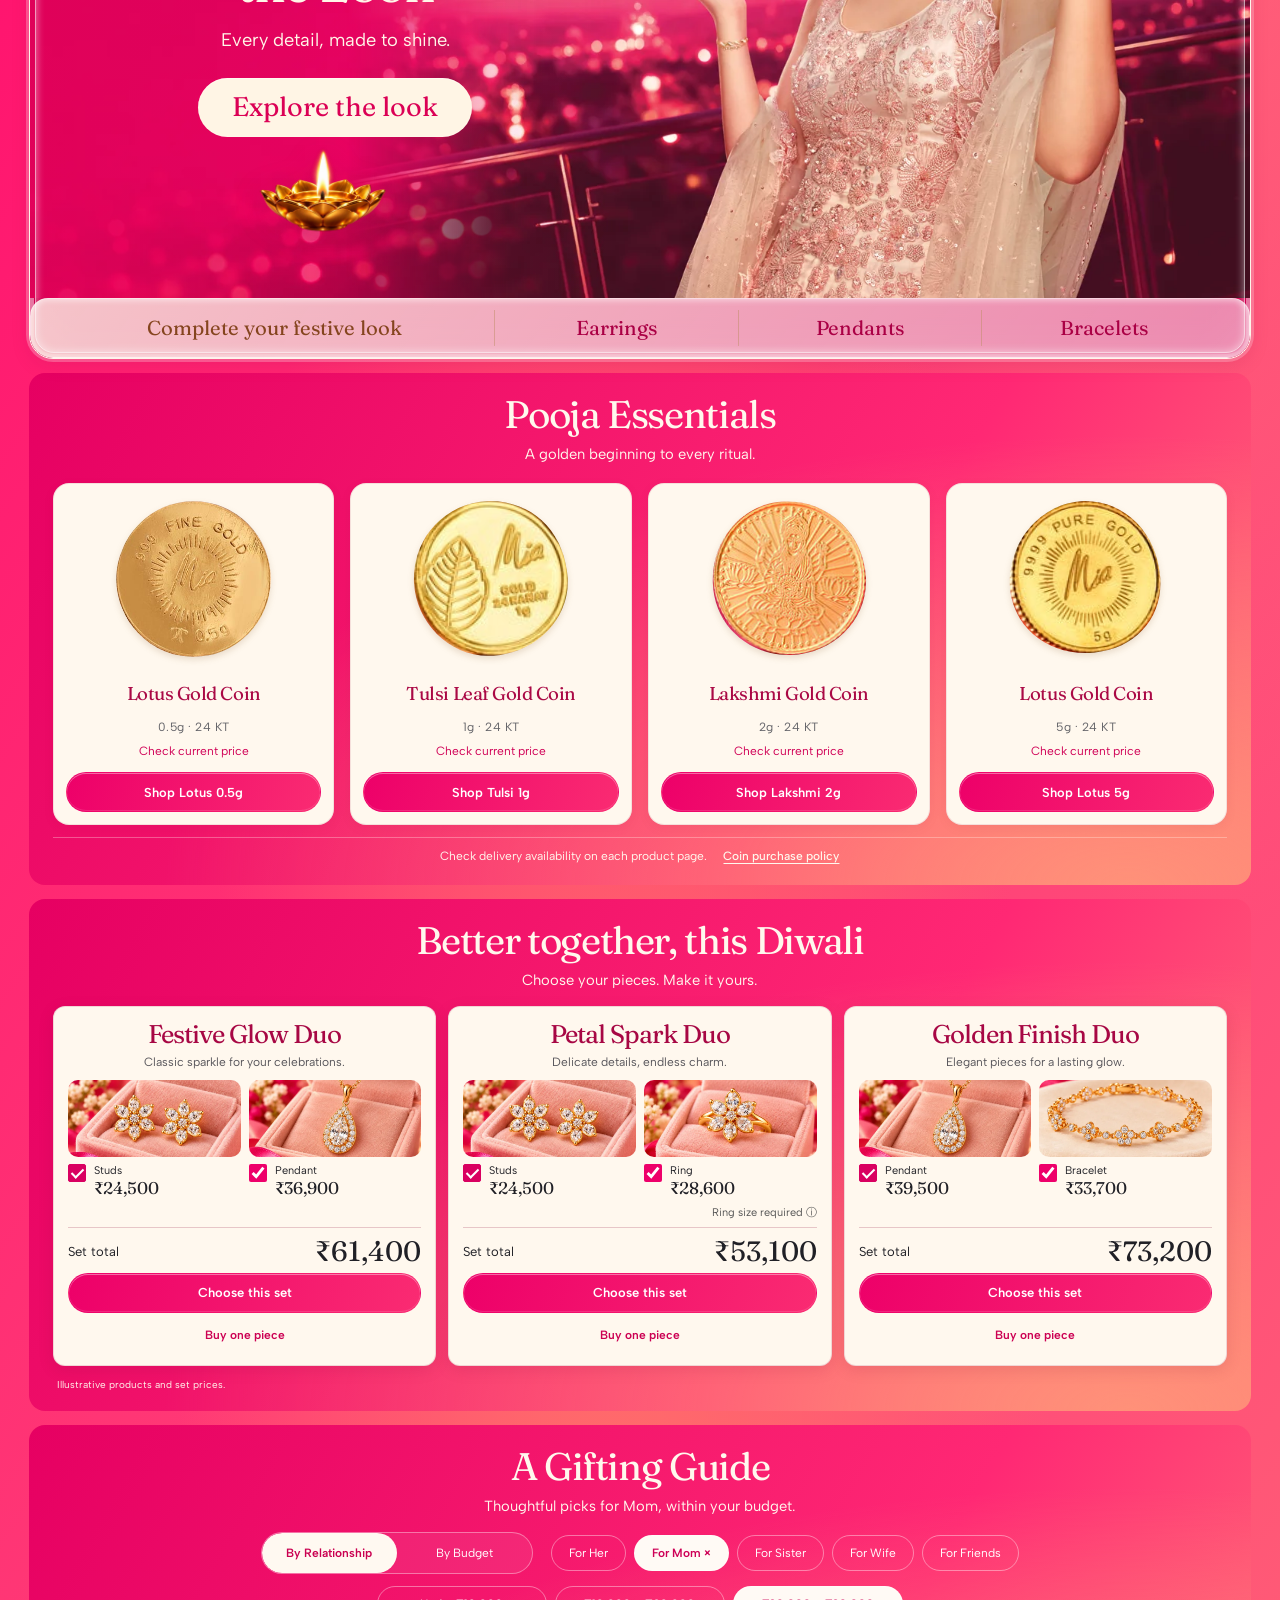
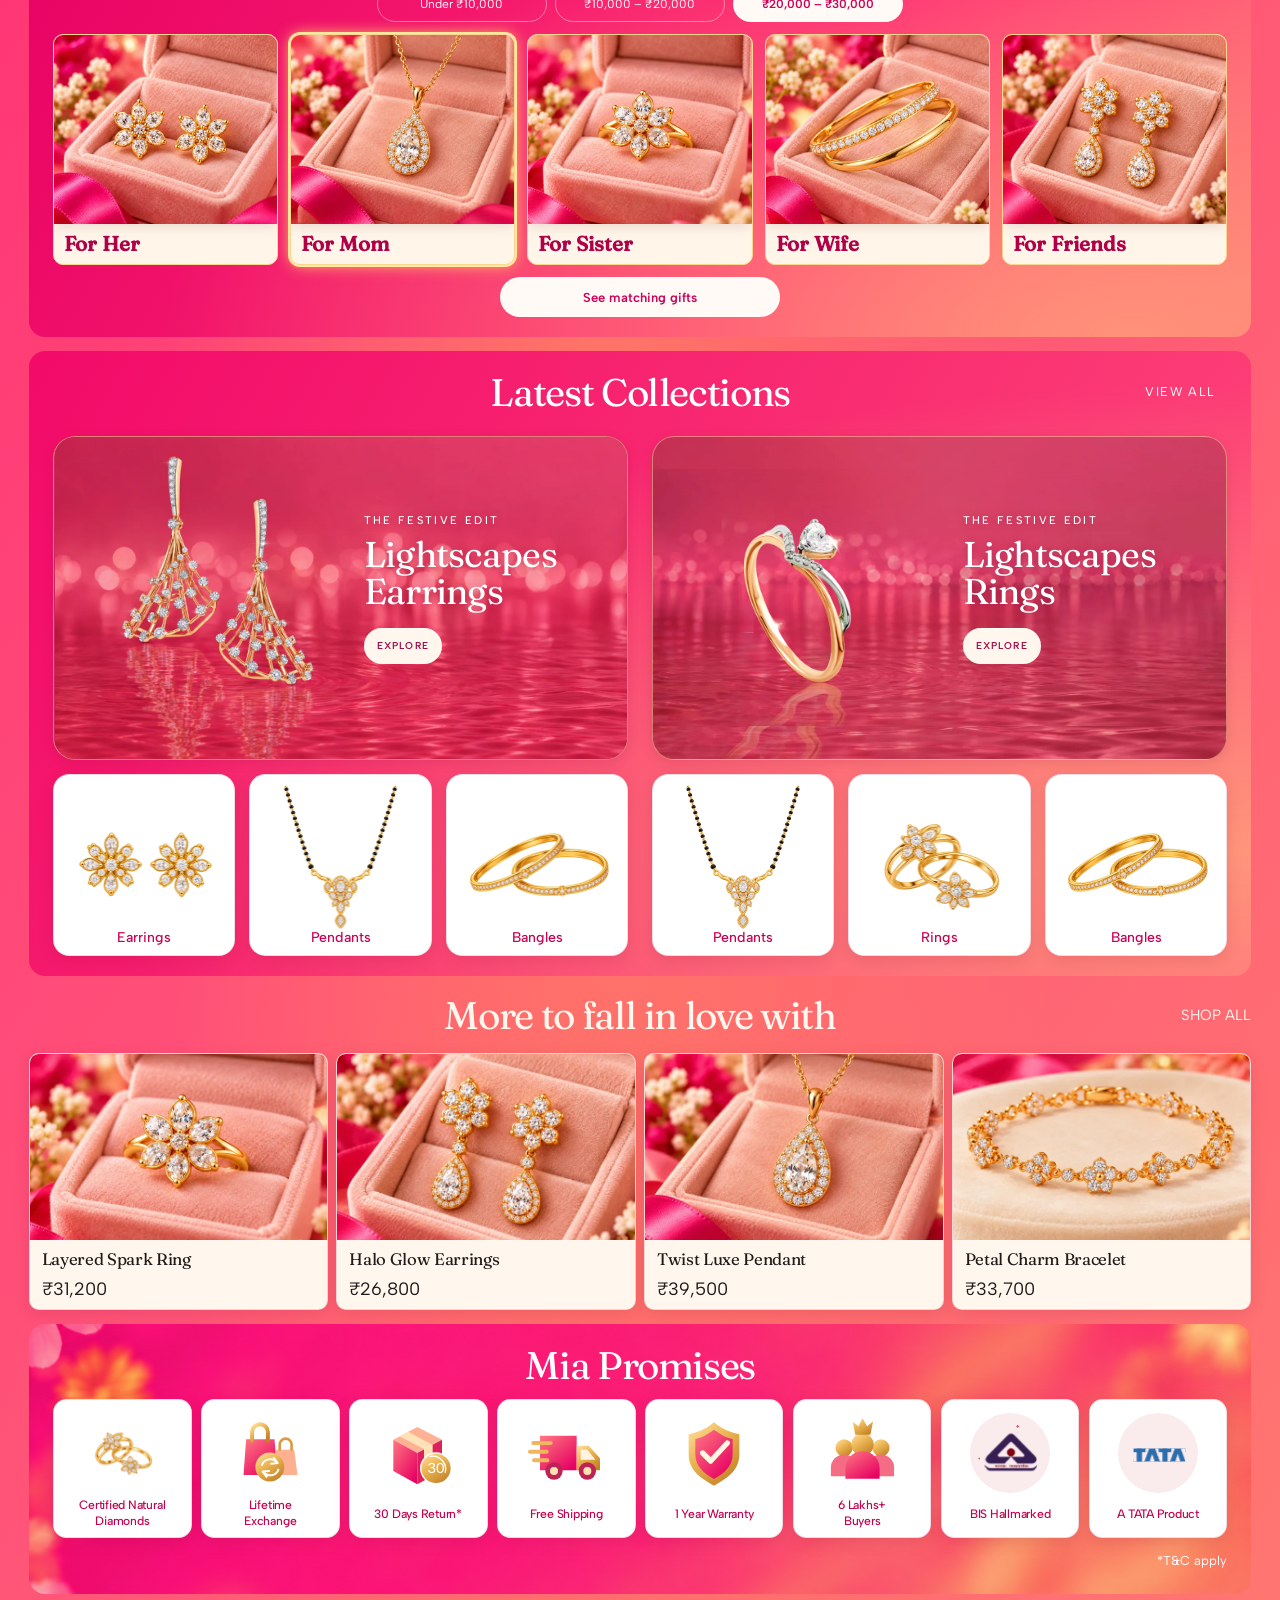
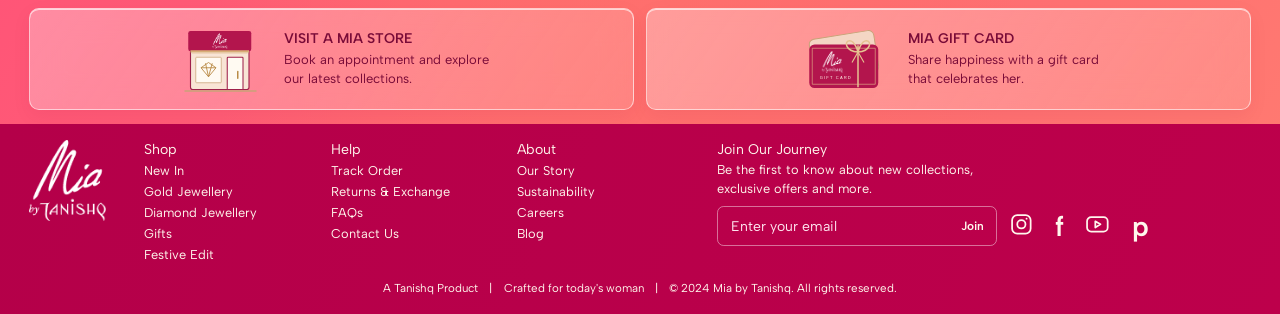
==== commit c1256569: "Move desktop Shop the Look diya to marked position" ====
--- a/index.html
+++ b/index.html
@@ -54,7 +54,7 @@
 </script>
 <link rel="preload" as="image" href="assets/hero-classic-desktop.webp" media="(min-width:701px)"><link rel="preload" as="image" href="assets/hero-classic-mobile.webp" media="(max-width:700px)">
 <link rel="stylesheet" href="fonts.css?v=brief-20261023">
-<link rel="stylesheet" href="styles.css?v=desktop-label-centres-20261026"><script src="app.js?v=desktop-label-centres-20261026" defer></script>
+<link rel="stylesheet" href="styles.css?v=desktop-diya-position-20261026"><script src="app.js?v=desktop-diya-position-20261026" defer></script>
 </head>
 <body>
 <div class="mia-preloader" id="mia-preloader" role="status" aria-label="Mia is lighting up your Diwali. Loading the collection.">
--- a/styles.css
+++ b/styles.css
@@ -1335,7 +1335,7 @@
 @media(min-width:701px){
  .look-approved-copy{text-align:center}
  .look-approved-logo{margin-left:auto;margin-right:auto;object-position:center}
- .look-approved-diya{left:17.5%;overflow:visible}
+ .look-approved-diya{left:16.5%;bottom:10%;overflow:visible}
  .look-diya-flame{transform-origin:300px 220px;animation:look-flame-flicker 1.6s ease-in-out infinite;will-change:transform,filter}
 }
 @keyframes look-flame-flicker{
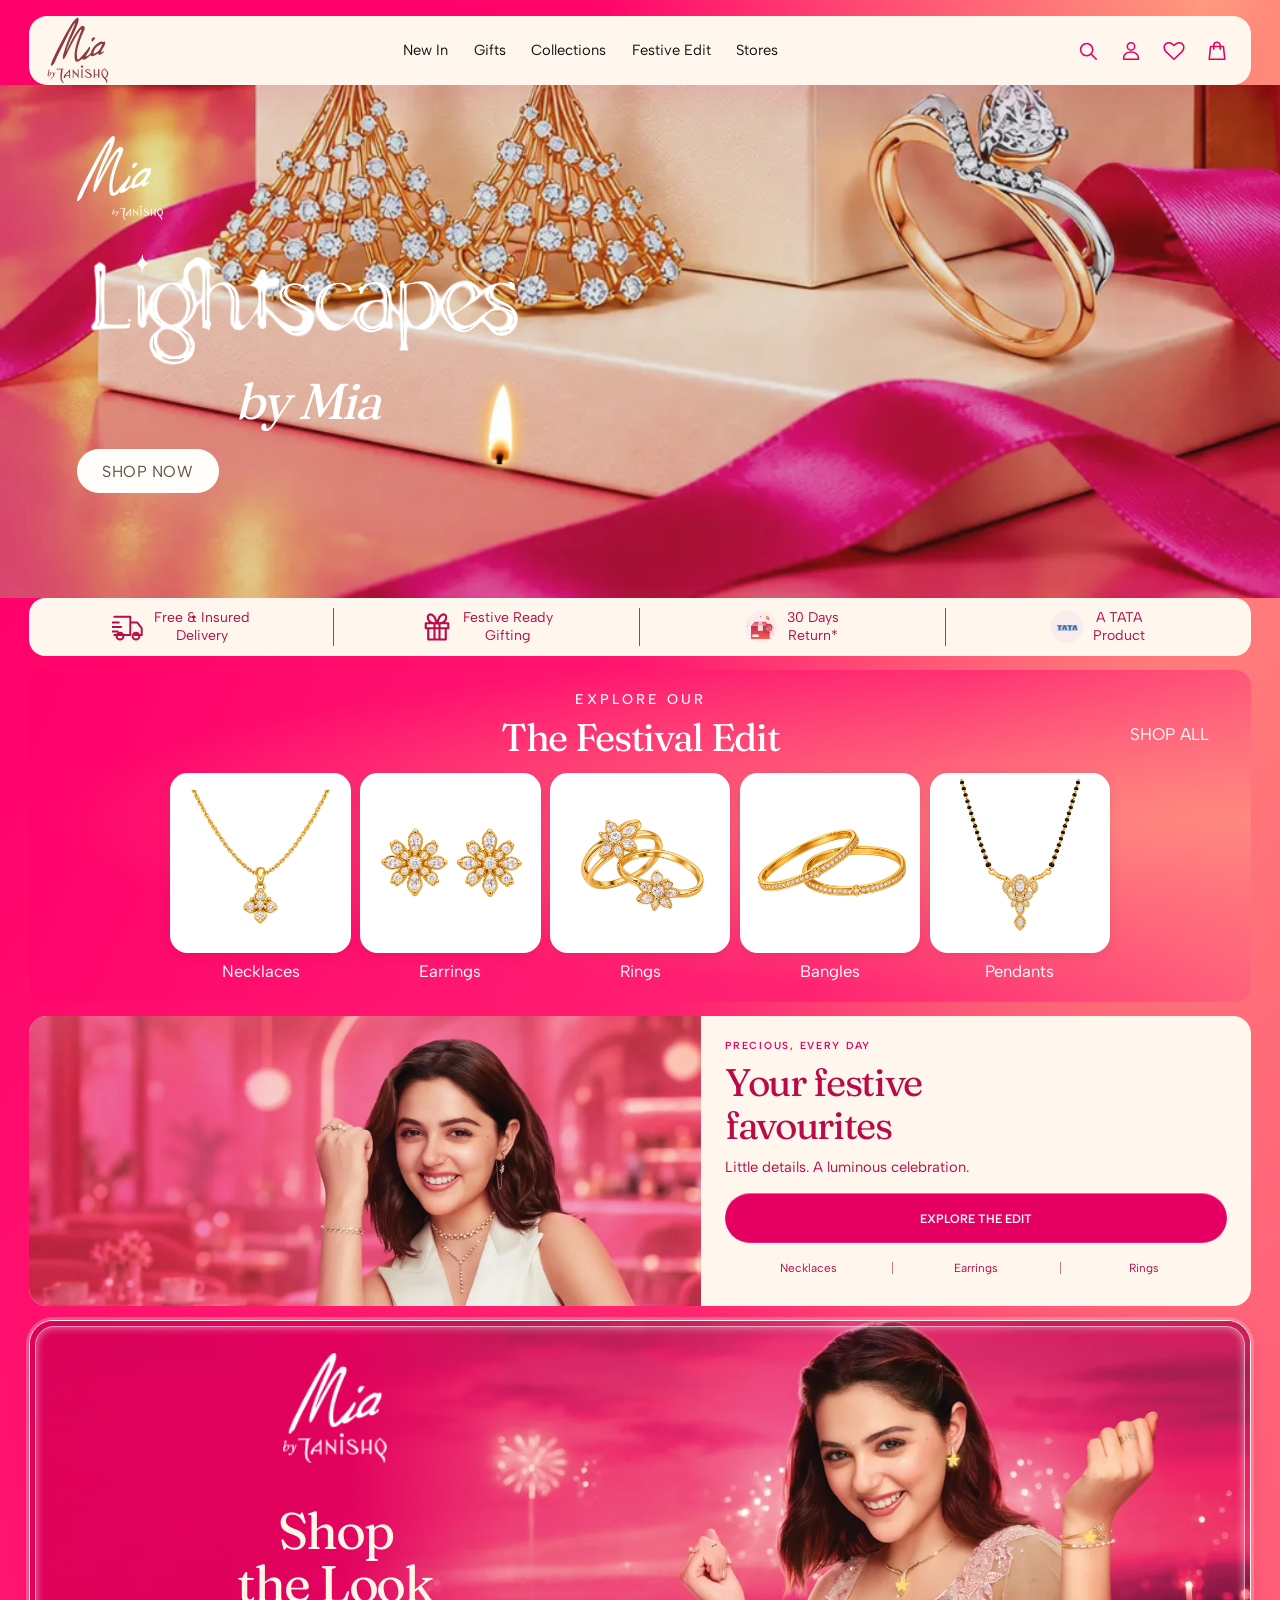
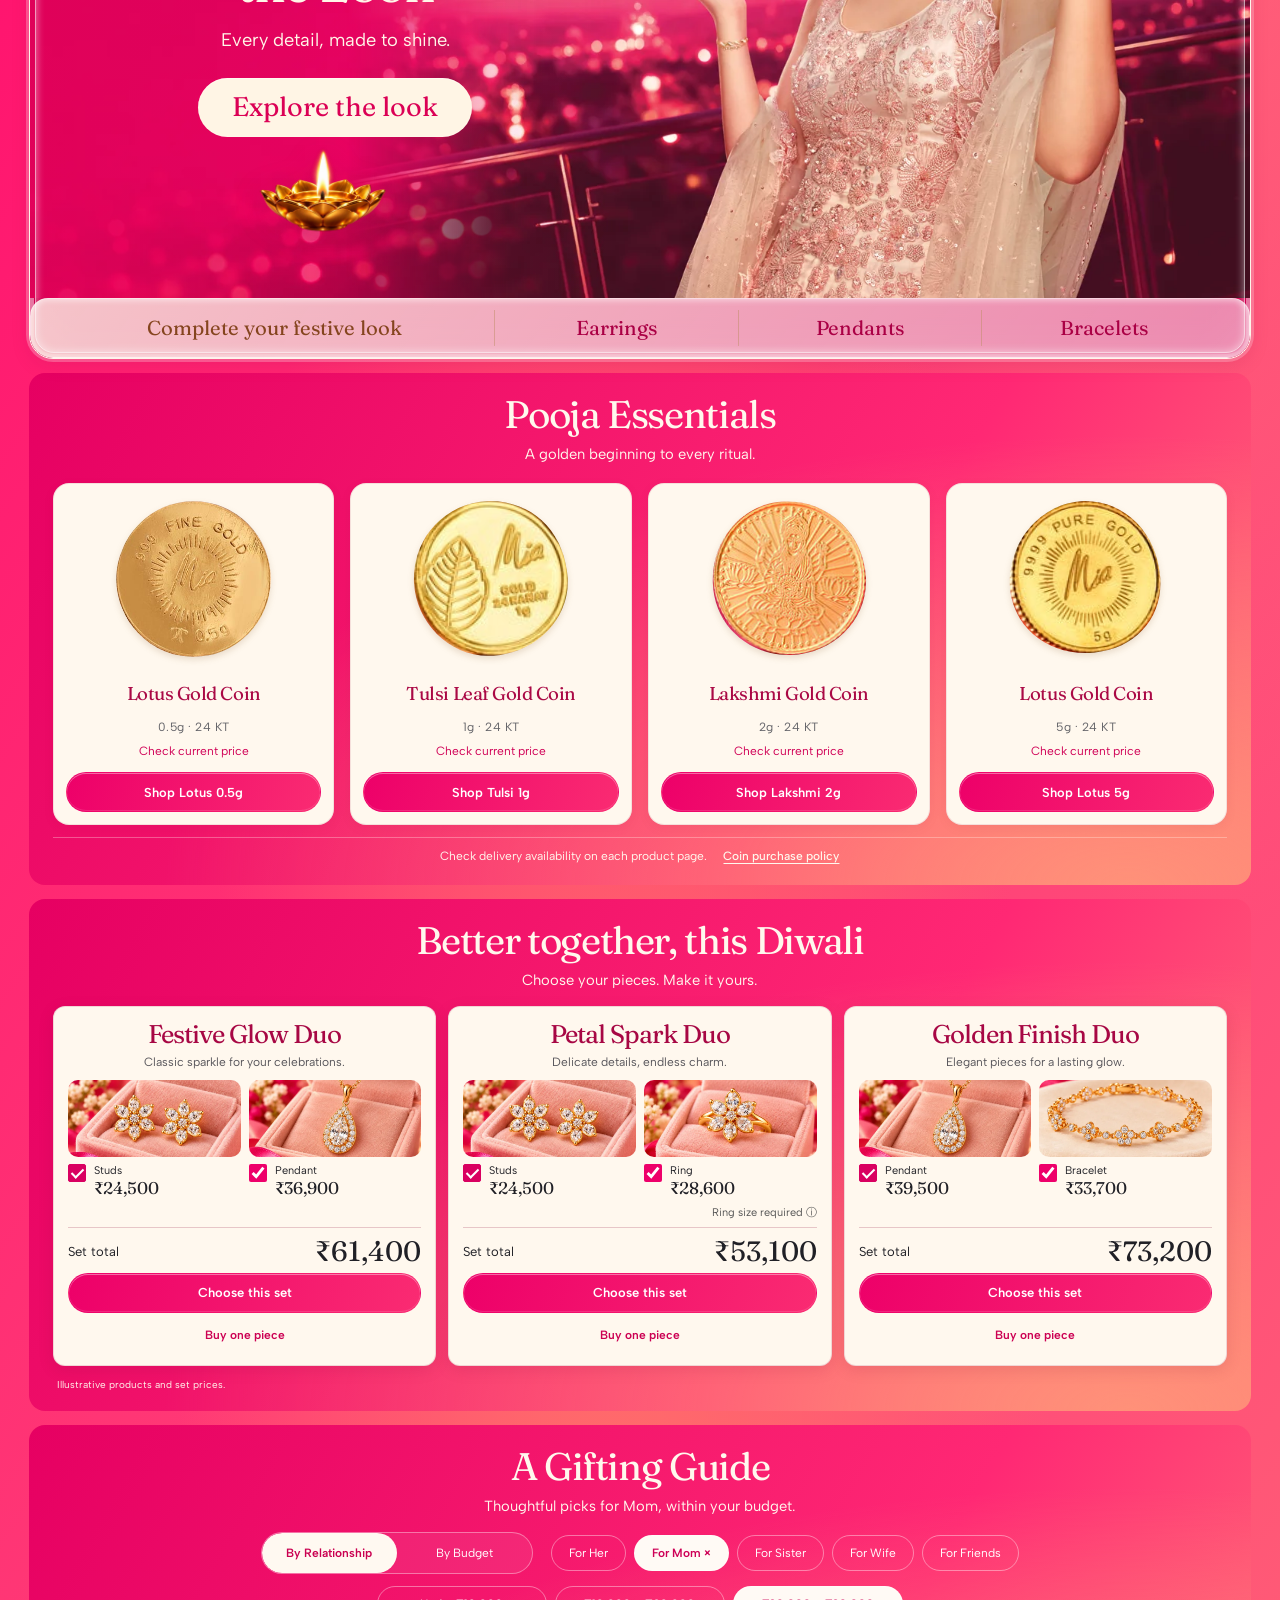
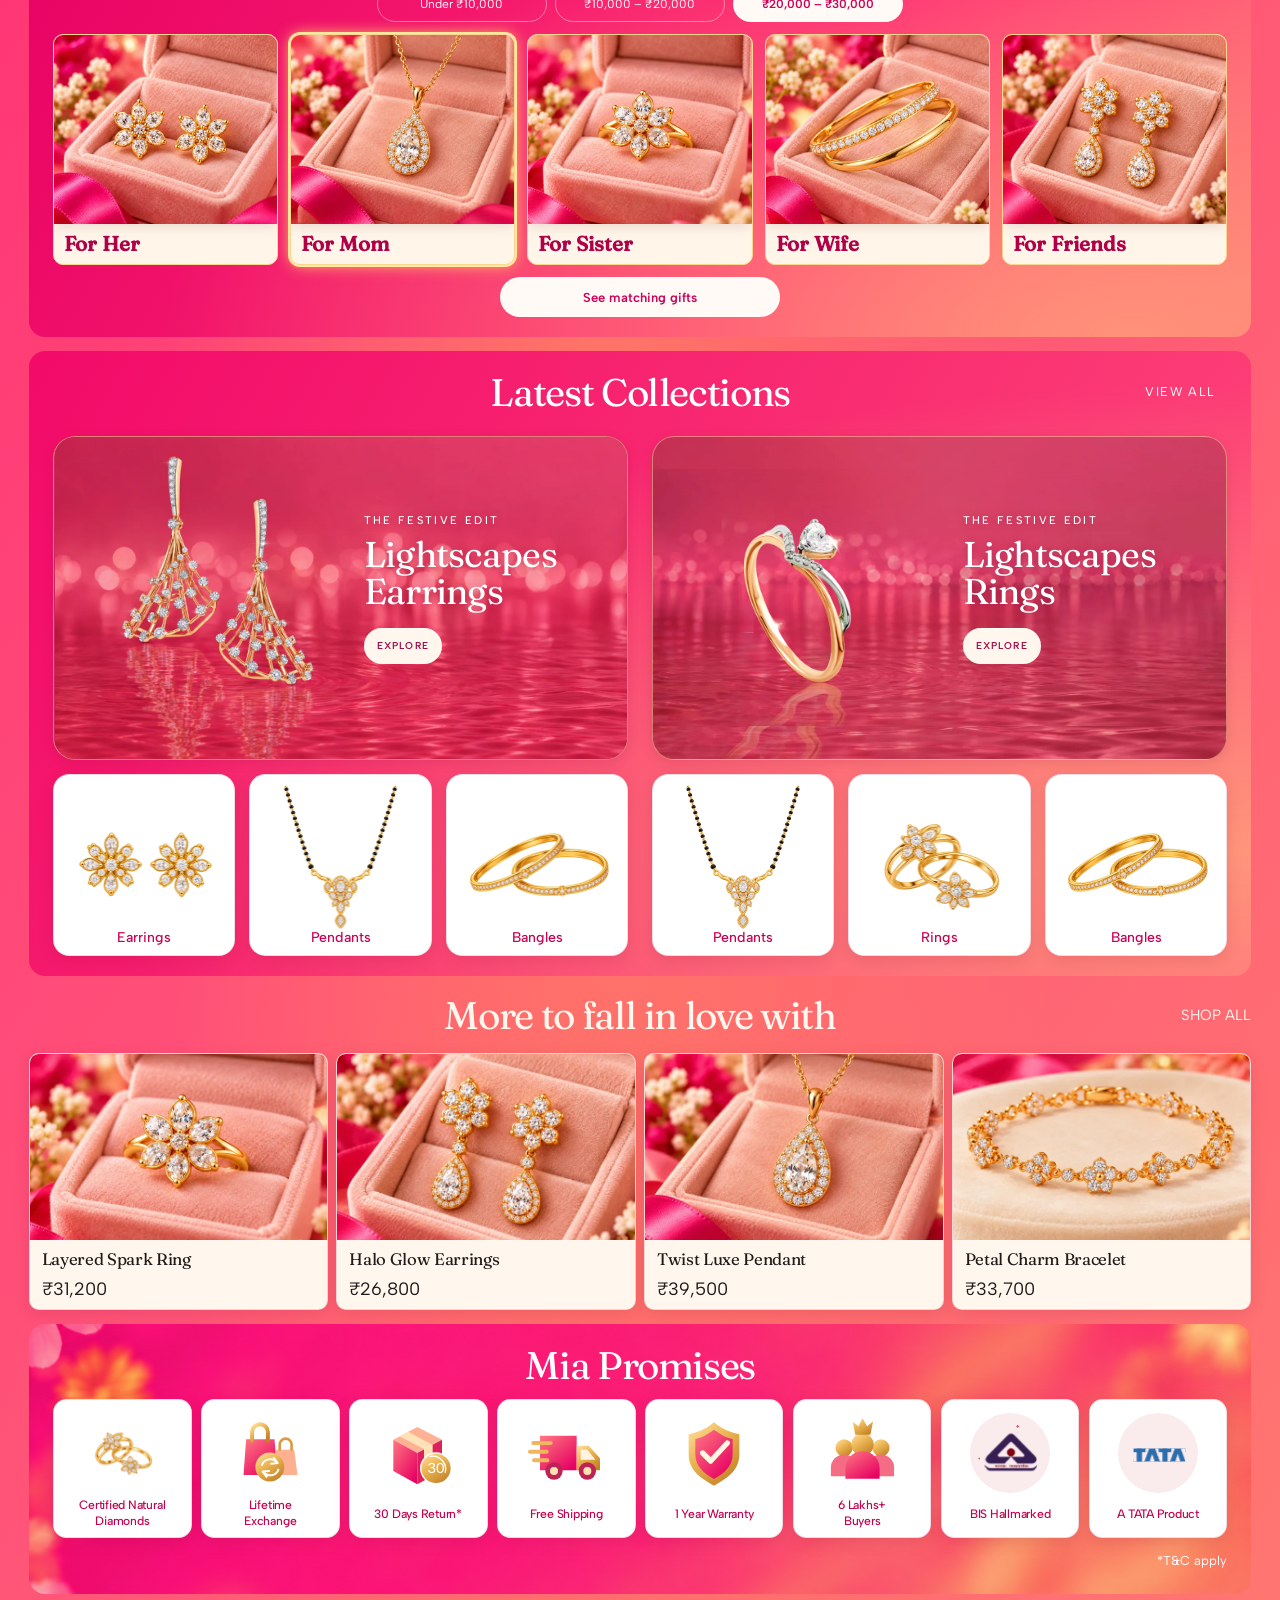
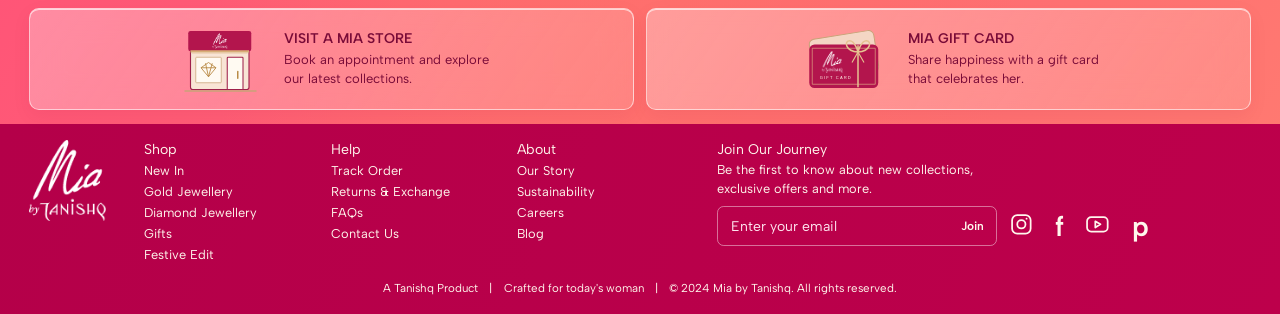
==== commit d8fe9cc7: "Connect verified Mia collection and category CTA destinations" ====
--- a/index.html
+++ b/index.html
@@ -54,7 +54,7 @@
 </script>
 <link rel="preload" as="image" href="assets/hero-classic-desktop.webp" media="(min-width:701px)"><link rel="preload" as="image" href="assets/hero-classic-mobile.webp" media="(max-width:700px)">
 <link rel="stylesheet" href="fonts.css?v=brief-20261023">
-<link rel="stylesheet" href="styles.css?v=desktop-diya-position-20261026"><script src="app.js?v=desktop-diya-position-20261026" defer></script>
+<link rel="stylesheet" href="styles.css?v=desktop-diya-position-20261026"><script src="app.js?v=mia-destinations-20261029" defer></script>
 </head>
 <body>
 <div class="mia-preloader" id="mia-preloader" role="status" aria-label="Mia is lighting up your Diwali. Loading the collection.">
@@ -80,7 +80,7 @@
 <header class="header shell">
 <button class="icon-button menu-toggle" data-action="menu" aria-label="Open menu" aria-expanded="false"><svg><use href="#menu"/></svg></button>
 <a class="brand" href="#top" aria-label="Mia by Tanishq home"><img src="assets/mia-company-logo.svg" width="80" height="80" alt="Mia by Tanishq" fetchpriority="high"></a>
-<nav class="navigation" aria-label="Main navigation"><a href="#more">New In</a><a href="#gifts">Gifts</a><a href="#featured">Collections</a><a href="#offers">Festive Edit</a><button data-action="stores">Stores</button></nav>
+<nav class="navigation" aria-label="Main navigation"><a href="#more">New In</a><a href="https://www.miabytanishq.com/en_IN/mia-gifting">Gifts</a><a href="https://www.miabytanishq.com/en_IN/collections">Collections</a><a href="https://www.miabytanishq.com/en_IN/collections/lightscapes">Festive Edit</a><button data-action="stores">Stores</button></nav>
 <div class="header-actions"><button class="icon-button" data-action="search" aria-label="Search jewellery"><svg><use href="#search"/></svg></button><button class="icon-button account" data-action="account" aria-label="Account"><svg><use href="#user"/></svg></button><button class="icon-button" data-action="wishlist" aria-label="Wishlist"><svg><use href="#heart"/></svg><span class="count" id="wish-count" hidden>0</span></button><button class="icon-button" data-action="bag" aria-label="Shopping bag"><svg><use href="#bag"/></svg><span class="count" id="bag-count" hidden>0</span></button></div>
 </header>
 <section class="hero hero-spotlight hero-classic" aria-labelledby="hero-title">
@@ -88,7 +88,7 @@
 <div class="hero-product-links"><svg class="hero-links-desktop" viewBox="0 0 1983 793" preserveAspectRatio="xMidYMax slice" role="group" aria-label="Shop hero jewellery"><a href="https://www.miabytanishq.com/en_IN/radiant-cascading-diamond-jhumka/553126jmeafa09.html" target="_top" aria-label="Shop Radiant Cascading Diamond Jhumka earrings"><path d="M1015 345H1080L1090 510 1160 695 925 695 995 510ZM1195 355H1265L1275 515 1340 715 1120 715 1180 515Z"/></a></svg><svg class="hero-links-mobile" viewBox="0 0 1018 1545" preserveAspectRatio="xMidYMax slice" role="group" aria-label="Shop hero jewellery"><a href="https://www.miabytanishq.com/en_IN/radiant-cascading-diamond-jhumka/553126jmeafa09.html" target="_top" aria-label="Shop Radiant Cascading Diamond Jhumka earrings"><path d="M245 980H310L315 1130 370 1320 160 1320 230 1130ZM410 985H475L480 1130 550 1330 340 1330 395 1130Z"/></a></svg></div>
 <div class="hero-flame" aria-hidden="true"><svg class="hero-flame-desktop" viewBox="0 0 1983 793" preserveAspectRatio="xMidYMax slice"><defs><clipPath id="classic-flame-desktop"><path d="M780 462C791 478 795 525 794 556C793 577 783 587 775 587C762 586 754 574 757 552C760 516 767 476 780 462Z"/></clipPath></defs><ellipse class="hero-flame-halo" cx="775" cy="534" rx="28" ry="52"/><g class="hero-flame-motion"><image href="assets/hero-classic-desktop.webp" width="1983" height="793" clip-path="url(#classic-flame-desktop)"/></g></svg><svg class="hero-flame-mobile" viewBox="0 0 1018 1545" preserveAspectRatio="xMidYMax slice"><defs><clipPath id="classic-flame-mobile"><path d="M129 953C139 963 146 1006 145 1041C144 1060 136 1070 127 1070C117 1068 111 1058 113 1039C114 1007 121 964 129 953Z"/></clipPath></defs><ellipse class="hero-flame-halo" cx="128" cy="1016" rx="28" ry="52"/><g class="hero-flame-motion"><image href="assets/hero-classic-mobile.webp" width="1018" height="1545" clip-path="url(#classic-flame-mobile)"/></g></svg></div>
 <div class="hero-diamond-shine" aria-hidden="true"><svg class="diamond-shine-desktop" viewBox="0 0 1983 793" preserveAspectRatio="xMidYMax slice"><g transform="translate(1399 326)"><g class="diamond-glint" style="--glint-delay:-0.00s"><circle class="diamond-glint-halo" r="15"/><path class="diamond-glint-ray" d="M0-24 3-4 20 0 3 4 0 24-3 4-20 0-3-4Z"/><circle class="diamond-glint-core" r="3"/></g></g><g transform="translate(1454 399)"><g class="diamond-glint" style="--glint-delay:-0.37s"><circle class="diamond-glint-halo" r="15"/><path class="diamond-glint-ray" d="M0-24 3-4 20 0 3 4 0 24-3 4-20 0-3-4Z"/><circle class="diamond-glint-core" r="3"/></g></g><g transform="translate(1504 209)"><g class="diamond-glint" style="--glint-delay:-0.74s"><circle class="diamond-glint-halo" r="15"/><path class="diamond-glint-ray" d="M0-24 3-4 20 0 3 4 0 24-3 4-20 0-3-4Z"/><circle class="diamond-glint-core" r="3"/></g></g><g transform="translate(1045 478)"><g class="diamond-glint" style="--glint-delay:-1.11s"><circle class="diamond-glint-halo" r="15"/><path class="diamond-glint-ray" d="M0-24 3-4 20 0 3 4 0 24-3 4-20 0-3-4Z"/><circle class="diamond-glint-core" r="3"/></g></g><g transform="translate(1020 633)"><g class="diamond-glint" style="--glint-delay:-1.48s"><circle class="diamond-glint-halo" r="15"/><path class="diamond-glint-ray" d="M0-24 3-4 20 0 3 4 0 24-3 4-20 0-3-4Z"/><circle class="diamond-glint-core" r="3"/></g></g><g transform="translate(1228 487)"><g class="diamond-glint" style="--glint-delay:-1.85s"><circle class="diamond-glint-halo" r="15"/><path class="diamond-glint-ray" d="M0-24 3-4 20 0 3 4 0 24-3 4-20 0-3-4Z"/><circle class="diamond-glint-core" r="3"/></g></g><g transform="translate(1265 621)"><g class="diamond-glint" style="--glint-delay:-2.22s"><circle class="diamond-glint-halo" r="15"/><path class="diamond-glint-ray" d="M0-24 3-4 20 0 3 4 0 24-3 4-20 0-3-4Z"/><circle class="diamond-glint-core" r="3"/></g></g><g transform="translate(1644 541)"><g class="diamond-glint" style="--glint-delay:-2.59s"><circle class="diamond-glint-halo" r="15"/><path class="diamond-glint-ray" d="M0-24 3-4 20 0 3 4 0 24-3 4-20 0-3-4Z"/><circle class="diamond-glint-core" r="3"/></g></g></svg><svg class="diamond-shine-mobile" viewBox="0 0 1018 1545" preserveAspectRatio="xMidYMax slice"><g transform="translate(536 912)"><g class="diamond-glint" style="--glint-delay:-0.00s"><circle class="diamond-glint-halo" r="15"/><path class="diamond-glint-ray" d="M0-24 3-4 20 0 3 4 0 24-3 4-20 0-3-4Z"/><circle class="diamond-glint-core" r="3"/></g></g><g transform="translate(596 998)"><g class="diamond-glint" style="--glint-delay:-0.37s"><circle class="diamond-glint-halo" r="15"/><path class="diamond-glint-ray" d="M0-24 3-4 20 0 3 4 0 24-3 4-20 0-3-4Z"/><circle class="diamond-glint-core" r="3"/></g></g><g transform="translate(743 733)"><g class="diamond-glint" style="--glint-delay:-0.74s"><circle class="diamond-glint-halo" r="15"/><path class="diamond-glint-ray" d="M0-24 3-4 20 0 3 4 0 24-3 4-20 0-3-4Z"/><circle class="diamond-glint-core" r="3"/></g></g><g transform="translate(281 1109)"><g class="diamond-glint" style="--glint-delay:-1.11s"><circle class="diamond-glint-halo" r="15"/><path class="diamond-glint-ray" d="M0-24 3-4 20 0 3 4 0 24-3 4-20 0-3-4Z"/><circle class="diamond-glint-core" r="3"/></g></g><g transform="translate(247 1240)"><g class="diamond-glint" style="--glint-delay:-1.48s"><circle class="diamond-glint-halo" r="15"/><path class="diamond-glint-ray" d="M0-24 3-4 20 0 3 4 0 24-3 4-20 0-3-4Z"/><circle class="diamond-glint-core" r="3"/></g></g><g transform="translate(445 1115)"><g class="diamond-glint" style="--glint-delay:-1.85s"><circle class="diamond-glint-halo" r="15"/><path class="diamond-glint-ray" d="M0-24 3-4 20 0 3 4 0 24-3 4-20 0-3-4Z"/><circle class="diamond-glint-core" r="3"/></g></g><g transform="translate(481 1254)"><g class="diamond-glint" style="--glint-delay:-2.22s"><circle class="diamond-glint-halo" r="15"/><path class="diamond-glint-ray" d="M0-24 3-4 20 0 3 4 0 24-3 4-20 0-3-4Z"/><circle class="diamond-glint-core" r="3"/></g></g><g transform="translate(811 1167)"><g class="diamond-glint" style="--glint-delay:-2.59s"><circle class="diamond-glint-halo" r="15"/><path class="diamond-glint-ray" d="M0-24 3-4 20 0 3 4 0 24-3 4-20 0-3-4Z"/><circle class="diamond-glint-core" r="3"/></g></g></svg></div>
-<div class="hero-copy"><picture class="campaign-logo-wrap"><source media="(max-width: 700px)" srcset="assets/mia-lockup-white.svg" width="116" height="112"><img class="campaign-logo" src="assets/mia-white-logo.png" alt="Mia by Tanishq" width="89" height="94"></picture><h1 id="hero-title"><svg class="lightscapes-original-wordmark" viewBox="1030 225 750 200" role="img" aria-label="Lightscapes"><defs><clipPath id="lightscapes-lettering-only"><path d="M1030 225H1780V400H1280V425H1030Z"/></clipPath><filter id="lightscapes-ink" color-interpolation-filters="sRGB"><feColorMatrix type="matrix" values="0 0 0 0 1  0 0 0 0 1  0 0 0 0 1  0 5 0 0 -3"/></filter></defs><image href="assets/mia-original-hero-desktop.webp" width="1920" height="860" clip-path="url(#lightscapes-lettering-only)" filter="url(#lightscapes-ink)"/></svg><span>by Mia</span></h1><a class="pill hero-cta" href="#featured">SHOP NOW</a></div>
+<div class="hero-copy"><picture class="campaign-logo-wrap"><source media="(max-width: 700px)" srcset="assets/mia-lockup-white.svg" width="116" height="112"><img class="campaign-logo" src="assets/mia-white-logo.png" alt="Mia by Tanishq" width="89" height="94"></picture><h1 id="hero-title"><svg class="lightscapes-original-wordmark" viewBox="1030 225 750 200" role="img" aria-label="Lightscapes"><defs><clipPath id="lightscapes-lettering-only"><path d="M1030 225H1780V400H1280V425H1030Z"/></clipPath><filter id="lightscapes-ink" color-interpolation-filters="sRGB"><feColorMatrix type="matrix" values="0 0 0 0 1  0 0 0 0 1  0 0 0 0 1  0 5 0 0 -3"/></filter></defs><image href="assets/mia-original-hero-desktop.webp" width="1920" height="860" clip-path="url(#lightscapes-lettering-only)" filter="url(#lightscapes-ink)"/></svg><span>by Mia</span></h1><a class="pill hero-cta" href="https://www.miabytanishq.com/en_IN/collections/lightscapes">SHOP NOW</a></div>
 </section>
 <section class="trust shell" aria-label="Shopping benefits"><div><svg><use href="#truck"/></svg><span><span class="trust-line">Free &amp; Insured</span><span class="trust-line">Delivery</span></span></div><div><svg><use href="#gift"/></svg><span><span class="trust-line">Festive Ready</span><span class="trust-line">Gifting</span></span></div><div><img class="trust-mark" src="assets/mia-original-return.svg" alt="" width="32" height="32"><a href="https://www.miabytanishq.com/en_IN/content/privacy-policy?cid=returnpolicy" title="30 days for gold, diamond and gemstone jewellery; 7 days for silver. Coins and gift cards excluded. Terms apply."><span class="trust-line">30 Days</span><span class="trust-line">Return*</span></a></div><div><img class="trust-mark" src="assets/mia-original-tata.svg" alt="" width="32" height="32"><span><span class="trust-line">A TATA</span><span class="trust-line">Product</span></span></div></section>
 <main>
@@ -103,7 +103,7 @@
   </div>
   <button class="festival-mobile-shop shop-link" data-action="festival">SHOP ALL</button>
 </section>
-<section class="offer shell campaign-offer precious-ivory" id="offers" aria-labelledby="offer-title"><div class="offer-art"><img src="assets/campaign-everyday-portrait.webp" width="1000" height="811" alt="Mia campaign portrait featuring layered necklaces, earrings, rings and bracelets" loading="lazy"></div><div class="offer-copy"><span class="campaign-kicker">PRECIOUS, EVERY DAY</span><h2 id="offer-title">Your festive<span>favourites</span></h2><p>Little details. A luminous celebration.</p><a class="pill pink" href="#featured">EXPLORE THE EDIT</a><nav class="precious-categories" aria-label="Explore the festive jewellery edit"><button type="button" data-category="necklaces">Necklaces</button><button type="button" data-category="earrings">Earrings</button><button type="button" data-category="rings">Rings</button></nav></div></section>
+<section class="offer shell campaign-offer precious-ivory" id="offers" aria-labelledby="offer-title"><div class="offer-art"><img src="assets/campaign-everyday-portrait.webp" width="1000" height="811" alt="Mia campaign portrait featuring layered necklaces, earrings, rings and bracelets" loading="lazy"></div><div class="offer-copy"><span class="campaign-kicker">PRECIOUS, EVERY DAY</span><h2 id="offer-title">Your festive<span>favourites</span></h2><p>Little details. A luminous celebration.</p><a class="pill pink" href="https://www.miabytanishq.com/en_IN/jewellery">EXPLORE THE EDIT</a><nav class="precious-categories" aria-label="Explore the festive jewellery edit"><button type="button" data-category="necklaces">Necklaces</button><button type="button" data-category="earrings">Earrings</button><button type="button" data-category="rings">Rings</button></nav></div></section>
 <section class="shop-look shell look-approved" id="shop-the-look" aria-labelledby="look-title">
  <div class="look-approved-scene">
   <div class="look-approved-photo"><svg class="look-approved-desktop" viewBox="0 180 1184 850" preserveAspectRatio="xMidYMid slice" role="group" aria-label="Shop jewellery in the festive look"><image href="assets/campaign-festive-portrait.webp" width="1184" height="1200"/><foreignObject x="725" y="338" width="140" height="140"><button xmlns="http://www.w3.org/1999/xhtml" class="look-point" data-category="earrings" aria-label="Explore earrings"><span aria-hidden="true">★</span></button></foreignObject><foreignObject x="658" y="503" width="140" height="140"><button xmlns="http://www.w3.org/1999/xhtml" class="look-point" data-category="pendants" aria-label="Explore pendants"><span aria-hidden="true">★</span></button></foreignObject><foreignObject x="904" y="440" width="140" height="140"><button xmlns="http://www.w3.org/1999/xhtml" class="look-point" data-category="bracelets" aria-label="Explore bracelets"><span aria-hidden="true">★</span></button></foreignObject></svg><svg class="look-approved-mobile" viewBox="300 180 850 650" preserveAspectRatio="xMidYMid slice" role="group" aria-label="Shop jewellery in the festive look"><image href="assets/campaign-festive-portrait.webp" width="1184" height="1200"/><foreignObject x="725" y="338" width="140" height="140"><button xmlns="http://www.w3.org/1999/xhtml" class="look-point" data-category="earrings" aria-label="Explore earrings"><span aria-hidden="true">★</span></button></foreignObject><foreignObject x="658" y="503" width="140" height="140"><button xmlns="http://www.w3.org/1999/xhtml" class="look-point" data-category="pendants" aria-label="Explore pendants"><span aria-hidden="true">★</span></button></foreignObject><foreignObject x="904" y="440" width="140" height="140"><button xmlns="http://www.w3.org/1999/xhtml" class="look-point" data-category="bracelets" aria-label="Explore bracelets"><span aria-hidden="true">★</span></button></foreignObject></svg></div>
@@ -118,7 +118,7 @@
 </section>
 <section class="cro-section cro-pooja shell" id="gifts" aria-labelledby="pooja-title"><header class="cro-heading"><h2 id="pooja-title">Pooja Essentials</h2><p>A golden beginning to every ritual.</p></header><div class="cro-coins"><article class="cro-coin"><a class="cro-coin-image" href="https://www.miabytanishq.com/en_IN/0.5-gm-24-karat-lotus-gold-coin/602923zpzaas00.html" aria-label="View Lotus Gold Coin, 0.5g"><img src="assets/mia-coin-lotus-half-cutout.svg" alt="Original Mia Lotus Gold Coin, 0.5g, 24 karat" width="480" height="480" loading="lazy"></a><div class="cro-coin-copy"><h3>Lotus Gold Coin</h3><p>0.5g · 24 KT</p><a class="cro-price-link" href="https://www.miabytanishq.com/en_IN/0.5-gm-24-karat-lotus-gold-coin/602923zpzaas00.html">Check current price</a><a class="cro-button" href="https://www.miabytanishq.com/en_IN/0.5-gm-24-karat-lotus-gold-coin/602923zpzaas00.html">Shop Lotus 0.5g</a></div></article><article class="cro-coin"><a class="cro-coin-image" href="https://www.miabytanishq.com/en_IN/1-gm-24-karat-tulsi-leaf-gold-coin-%289999-purity%29/602821zwpaaw00.html" aria-label="View Tulsi Leaf Gold Coin, 1g"><img src="assets/mia-coin-tulsi-cutout.svg?v=round2" alt="Original Mia Tulsi Leaf Gold Coin, 1g, 24 karat" width="480" height="480" loading="lazy"></a><div class="cro-coin-copy"><h3>Tulsi Leaf Gold Coin</h3><p>1g · 24 KT</p><a class="cro-price-link" href="https://www.miabytanishq.com/en_IN/1-gm-24-karat-tulsi-leaf-gold-coin-%289999-purity%29/602821zwpaaw00.html">Check current price</a><a class="cro-button" href="https://www.miabytanishq.com/en_IN/1-gm-24-karat-tulsi-leaf-gold-coin-%289999-purity%29/602821zwpaaw00.html">Shop Tulsi 1g</a></div></article><article class="cro-coin"><a class="cro-coin-image" href="https://www.miabytanishq.com/en_IN/2-gm-24-karat-prosperous-lakshmi-gold-coin/60mq26zawaaw00.html" aria-label="View Lakshmi Gold Coin, 2g"><img src="assets/mia-coin-lakshmi-cutout.svg?v=round2" alt="Original Mia Lakshmi Gold Coin, 2g, 24 karat" width="480" height="480" loading="lazy"></a><div class="cro-coin-copy"><h3>Lakshmi Gold Coin</h3><p>2g · 24 KT</p><a class="cro-price-link" href="https://www.miabytanishq.com/en_IN/2-gm-24-karat-prosperous-lakshmi-gold-coin/60mq26zawaaw00.html">Check current price</a><a class="cro-button" href="https://www.miabytanishq.com/en_IN/2-gm-24-karat-prosperous-lakshmi-gold-coin/60mq26zawaaw00.html">Shop Lakshmi 2g</a></div></article><article class="cro-coin"><a class="cro-coin-image" href="https://www.miabytanishq.com/en_IN/5-gm-24-karat-lotus-gold-coin-%289999-purity%29/602820zicaaw00.html" aria-label="View Lotus Gold Coin, 5g"><img src="assets/mia-coin-lotus-cutout.svg?v=round2" alt="Original Mia Lotus Gold Coin, 5g, 24 karat" width="480" height="480" loading="lazy"></a><div class="cro-coin-copy"><h3>Lotus Gold Coin</h3><p>5g · 24 KT</p><a class="cro-price-link" href="https://www.miabytanishq.com/en_IN/5-gm-24-karat-lotus-gold-coin-%289999-purity%29/602820zicaaw00.html">Check current price</a><a class="cro-button" href="https://www.miabytanishq.com/en_IN/5-gm-24-karat-lotus-gold-coin-%289999-purity%29/602820zicaaw00.html">Shop Lotus 5g</a></div></article></div><div class="pooja-shopping-note"><span>Check delivery availability on each product page.</span><a href="https://www.miabytanishq.com/en_IN/content/privacy-policy?cid=clc">Coin purchase policy</a></div></section><section class="cro-section cro-sets shell" id="diwali-bundles" aria-labelledby="bundles-title"><header class="cro-heading cro-gift-heading"><h2 id="bundles-title">Better together,<br> this Diwali</h2><p>Choose your pieces. Make it yours.</p></header><div class="bundle-tabs cro-set-tabs" role="group" aria-label="Choose a Diwali set"><button id="bundle-tab-glow" data-bundle-tab="glow" aria-pressed="true" aria-controls="bundle-glow">Glow</button><button id="bundle-tab-petal" data-bundle-tab="petal" aria-pressed="false" aria-controls="bundle-petal">Petal</button><button id="bundle-tab-golden" data-bundle-tab="golden" aria-pressed="false" aria-controls="bundle-golden">Golden</button></div><div class="cro-sets-grid" id="bundles-grid"></div><p class="cro-note">Illustrative products and set prices.</p></section><section class="cro-section cro-guide shell" id="gifting-guide" aria-labelledby="guide-title"><header class="cro-heading cro-gift-heading"><h2 id="guide-title">A Gifting Guide</h2><p id="guide-subtitle">Thoughtful picks for Mom, within your budget.</p></header><div class="cro-guide-controls"><div class="guide-tabs cro-mode-tabs" role="tablist" aria-label="Find a jewellery gift"><button id="guide-relationship-tab" role="tab" aria-selected="true" aria-controls="guide-panel" data-guide-mode="relationship">By Relationship</button><button id="guide-budget-tab" role="tab" aria-selected="false" aria-controls="guide-panel" tabindex="-1" data-guide-mode="budget">By Budget</button></div><div id="cro-recipients" class="cro-chips" aria-label="Choose recipient"></div></div><div id="cro-budgets" class="cro-chips cro-budget-chips" aria-label="Choose budget"></div><div id="guide-panel" role="tabpanel" aria-labelledby="guide-relationship-tab"><div class="cro-guide-grid" id="guide-grid"></div></div><button class="cro-button cro-matching" id="cro-matching">See matching gifts</button></section>
 <section class="latest-collections shell" id="latest-collections" aria-labelledby="latest-title">
-  <header class="latest-heading"><h2 id="latest-title">Latest Collections</h2><button class="shop-link" data-action="all">VIEW ALL</button></header>
+  <header class="latest-heading"><h2 id="latest-title">Latest Collections</h2><button class="shop-link" data-action="collections">VIEW ALL</button></header>
   <div class="collection-duet">
     <article class="collection-group">
       <button class="collection-banner collection-gold campaign-collection" data-category="earrings" aria-label="Explore earrings"><img class="campaign-collection-photo" src="assets/campaign-earrings.webp" alt="" width="1400" height="788" loading="lazy"><span class="collection-campaign-copy"><span class="collection-eyebrow">THE FESTIVE EDIT</span><span class="collection-campaign-title">Lightscapes<br>Earrings</span><span class="collection-campaign-cta">EXPLORE</span></span></button>
@@ -151,7 +151,7 @@
 </section>
 <section class="utilities shell" aria-label="Visit and gifting"><button class="utility" data-action="stores"><img class="utility-icon" src="assets/utility-store-premium.svg" alt="" width="64" height="64"><span><strong>VISIT A MIA STORE</strong><span>Book an appointment and explore<br>our latest collections.</span></span></button><button class="utility" data-action="giftcard"><img class="utility-icon" src="assets/utility-gift-premium.svg" alt="" width="64" height="64"><span><strong>MIA GIFT CARD</strong><span>Share happiness with a gift card<br>that celebrates her.</span></span></button></section>
 </main>
-<footer class="footer"><div class="footer-top"><a class="footer-brand" href="#top"><img src="assets/mia-white-logo.png" alt="Mia by Tanishq" width="89" height="94" loading="lazy"></a><div class="footer-groups"><details class="footer-group" open><summary>Shop</summary><div><a href="#more">New In</a><a href="#featured" data-link-mood="Gold">Gold Jewellery</a><a href="#featured">Diamond Jewellery</a><a href="#gifts">Gifts</a><a href="#offers">Festive Edit</a></div></details><details class="footer-group" open><summary>Help</summary><div><button data-info="Track Order">Track Order</button><button data-info="Returns &amp; Exchange">Returns &amp; Exchange</button><button data-info="FAQs">FAQs</button><button data-info="Contact Us">Contact Us</button></div></details><details class="footer-group" open><summary>About</summary><div><button data-info="Our Story">Our Story</button><button data-info="Sustainability">Sustainability</button><button data-info="Careers">Careers</button><button data-info="Blog">Blog</button></div></details></div><div class="newsletter"><h3>Join Our Journey</h3><p>Be the first to know about new collections,<br>exclusive offers and more.</p><div class="newsletter-bottom"><form id="newsletter-form"><label class="sr-only" for="newsletter-email">Email address</label><input id="newsletter-email" type="email" required placeholder="Enter your email"><button aria-label="Join our journey">Join</button></form><div class="socials"><button data-info="Instagram" aria-label="Instagram"><svg><use href="#instagram"/></svg></button><button data-info="Facebook" aria-label="Facebook">f</button><button data-info="YouTube" aria-label="YouTube"><svg><use href="#youtube"/></svg></button><button data-info="Pinterest" aria-label="Pinterest">p</button></div></div></div><div class="mobile-socials socials"><button data-info="Instagram" aria-label="Instagram"><svg><use href="#instagram"/></svg></button><button data-info="Facebook" aria-label="Facebook">f</button><button data-info="YouTube" aria-label="YouTube"><svg><use href="#youtube"/></svg></button><button data-info="Pinterest" aria-label="Pinterest">p</button></div></div><p class="copyright">A Tanishq Product <span class="legal-divider">|</span> <span class="desktop-only">Crafted for today's woman <span class="legal-divider">|</span></span> © 2024 Mia by Tanishq. All rights reserved.</p></footer>
+<footer class="footer"><div class="footer-top"><a class="footer-brand" href="#top"><img src="assets/mia-white-logo.png" alt="Mia by Tanishq" width="89" height="94" loading="lazy"></a><div class="footer-groups"><details class="footer-group" open><summary>Shop</summary><div><a href="#more">New In</a><a href="https://www.miabytanishq.com/en_IN/plain-gold-jewellery">Gold Jewellery</a><a href="https://www.miabytanishq.com/en_IN/diamond-jewellery">Diamond Jewellery</a><a href="https://www.miabytanishq.com/en_IN/mia-gifting">Gifts</a><a href="https://www.miabytanishq.com/en_IN/collections/lightscapes">Festive Edit</a></div></details><details class="footer-group" open><summary>Help</summary><div><button data-info="Track Order">Track Order</button><button data-info="Returns &amp; Exchange">Returns &amp; Exchange</button><button data-info="FAQs">FAQs</button><button data-info="Contact Us">Contact Us</button></div></details><details class="footer-group" open><summary>About</summary><div><button data-info="Our Story">Our Story</button><button data-info="Sustainability">Sustainability</button><button data-info="Careers">Careers</button><button data-info="Blog">Blog</button></div></details></div><div class="newsletter"><h3>Join Our Journey</h3><p>Be the first to know about new collections,<br>exclusive offers and more.</p><div class="newsletter-bottom"><form id="newsletter-form"><label class="sr-only" for="newsletter-email">Email address</label><input id="newsletter-email" type="email" required placeholder="Enter your email"><button aria-label="Join our journey">Join</button></form><div class="socials"><button data-info="Instagram" aria-label="Instagram"><svg><use href="#instagram"/></svg></button><button data-info="Facebook" aria-label="Facebook">f</button><button data-info="YouTube" aria-label="YouTube"><svg><use href="#youtube"/></svg></button><button data-info="Pinterest" aria-label="Pinterest">p</button></div></div></div><div class="mobile-socials socials"><button data-info="Instagram" aria-label="Instagram"><svg><use href="#instagram"/></svg></button><button data-info="Facebook" aria-label="Facebook">f</button><button data-info="YouTube" aria-label="YouTube"><svg><use href="#youtube"/></svg></button><button data-info="Pinterest" aria-label="Pinterest">p</button></div></div><p class="copyright">A Tanishq Product <span class="legal-divider">|</span> <span class="desktop-only">Crafted for today's woman <span class="legal-divider">|</span></span> © 2024 Mia by Tanishq. All rights reserved.</p></footer>
 </div>
 <dialog id="shopping-dialog" aria-labelledby="dialog-title"><header class="dialog-header"><h2 id="dialog-title"></h2><button class="icon-button close-dialog" aria-label="Close"><svg><use href="#close"/></svg></button></header><div id="dialog-content"></div></dialog><div class="toast" id="toast" role="status" aria-live="polite"></div>
 <svg class="icon-definitions" xmlns="http://www.w3.org/2000/svg" aria-hidden="true"><defs>
